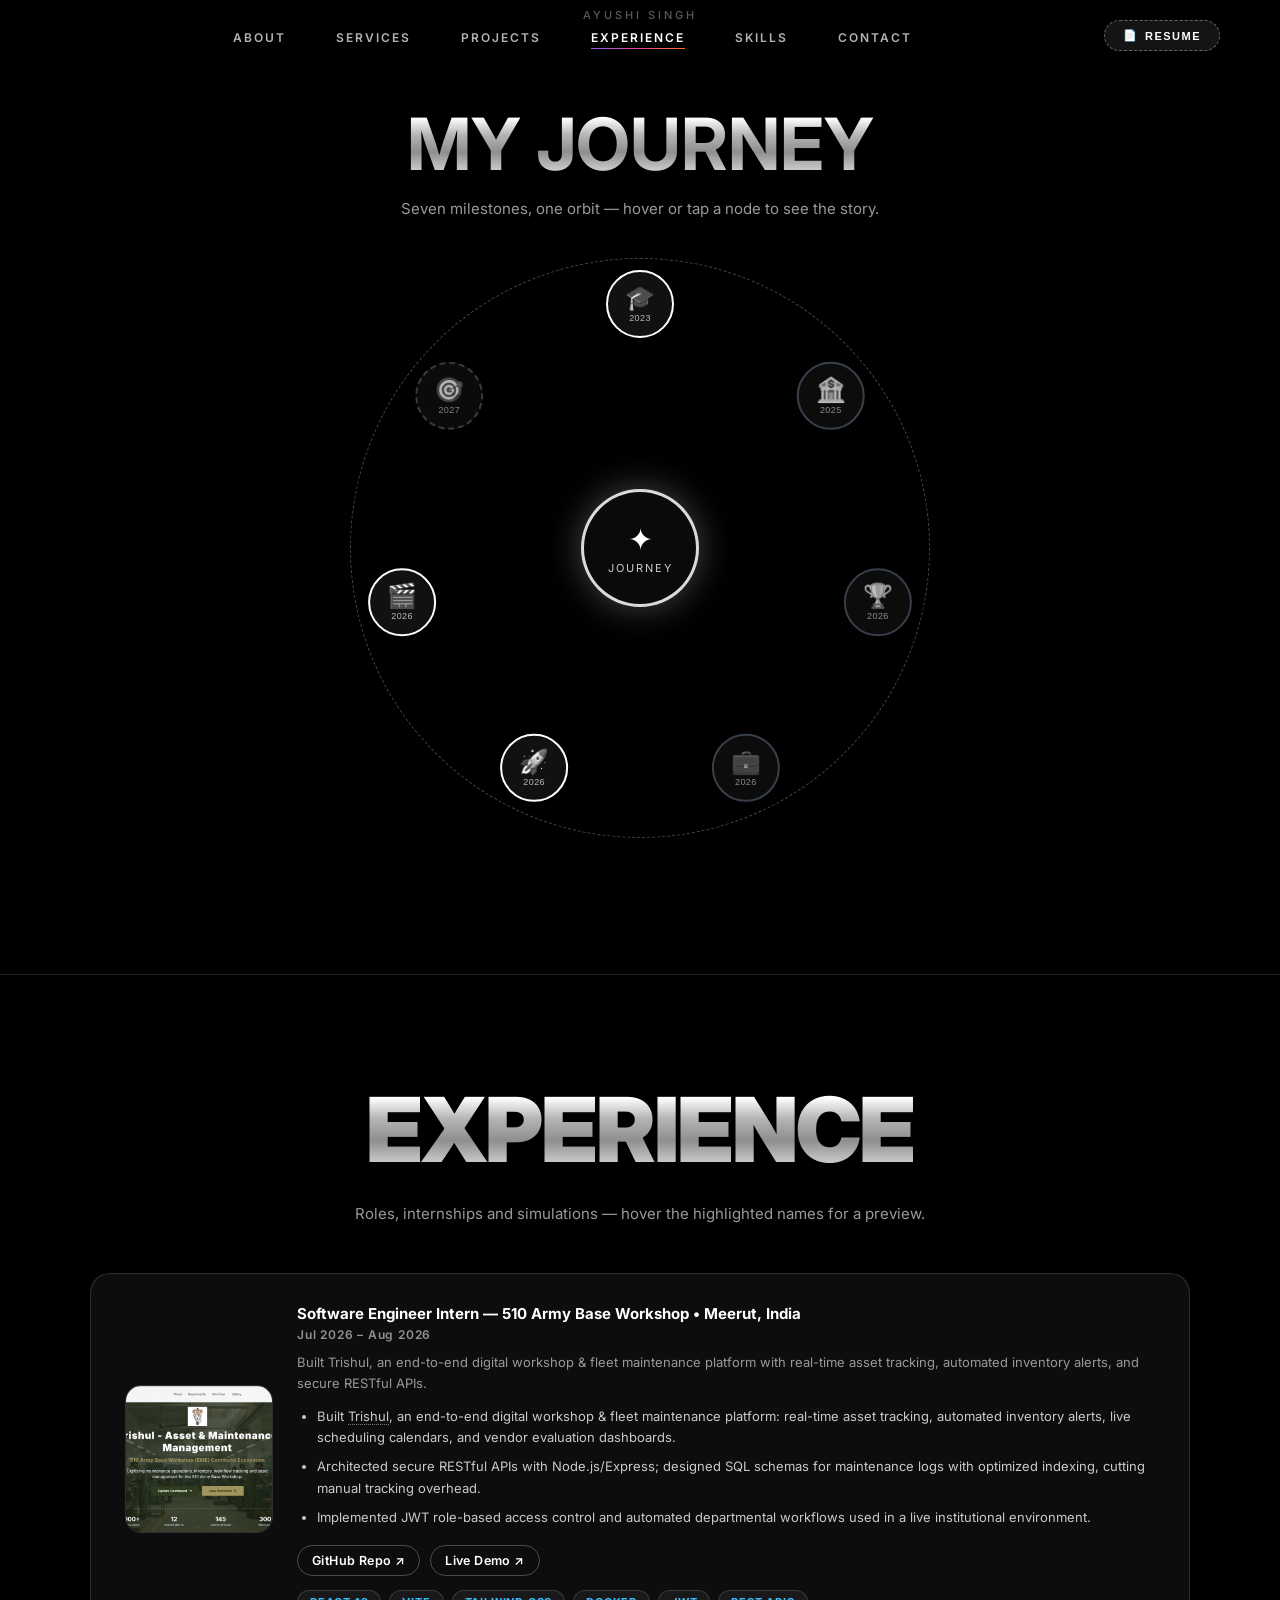
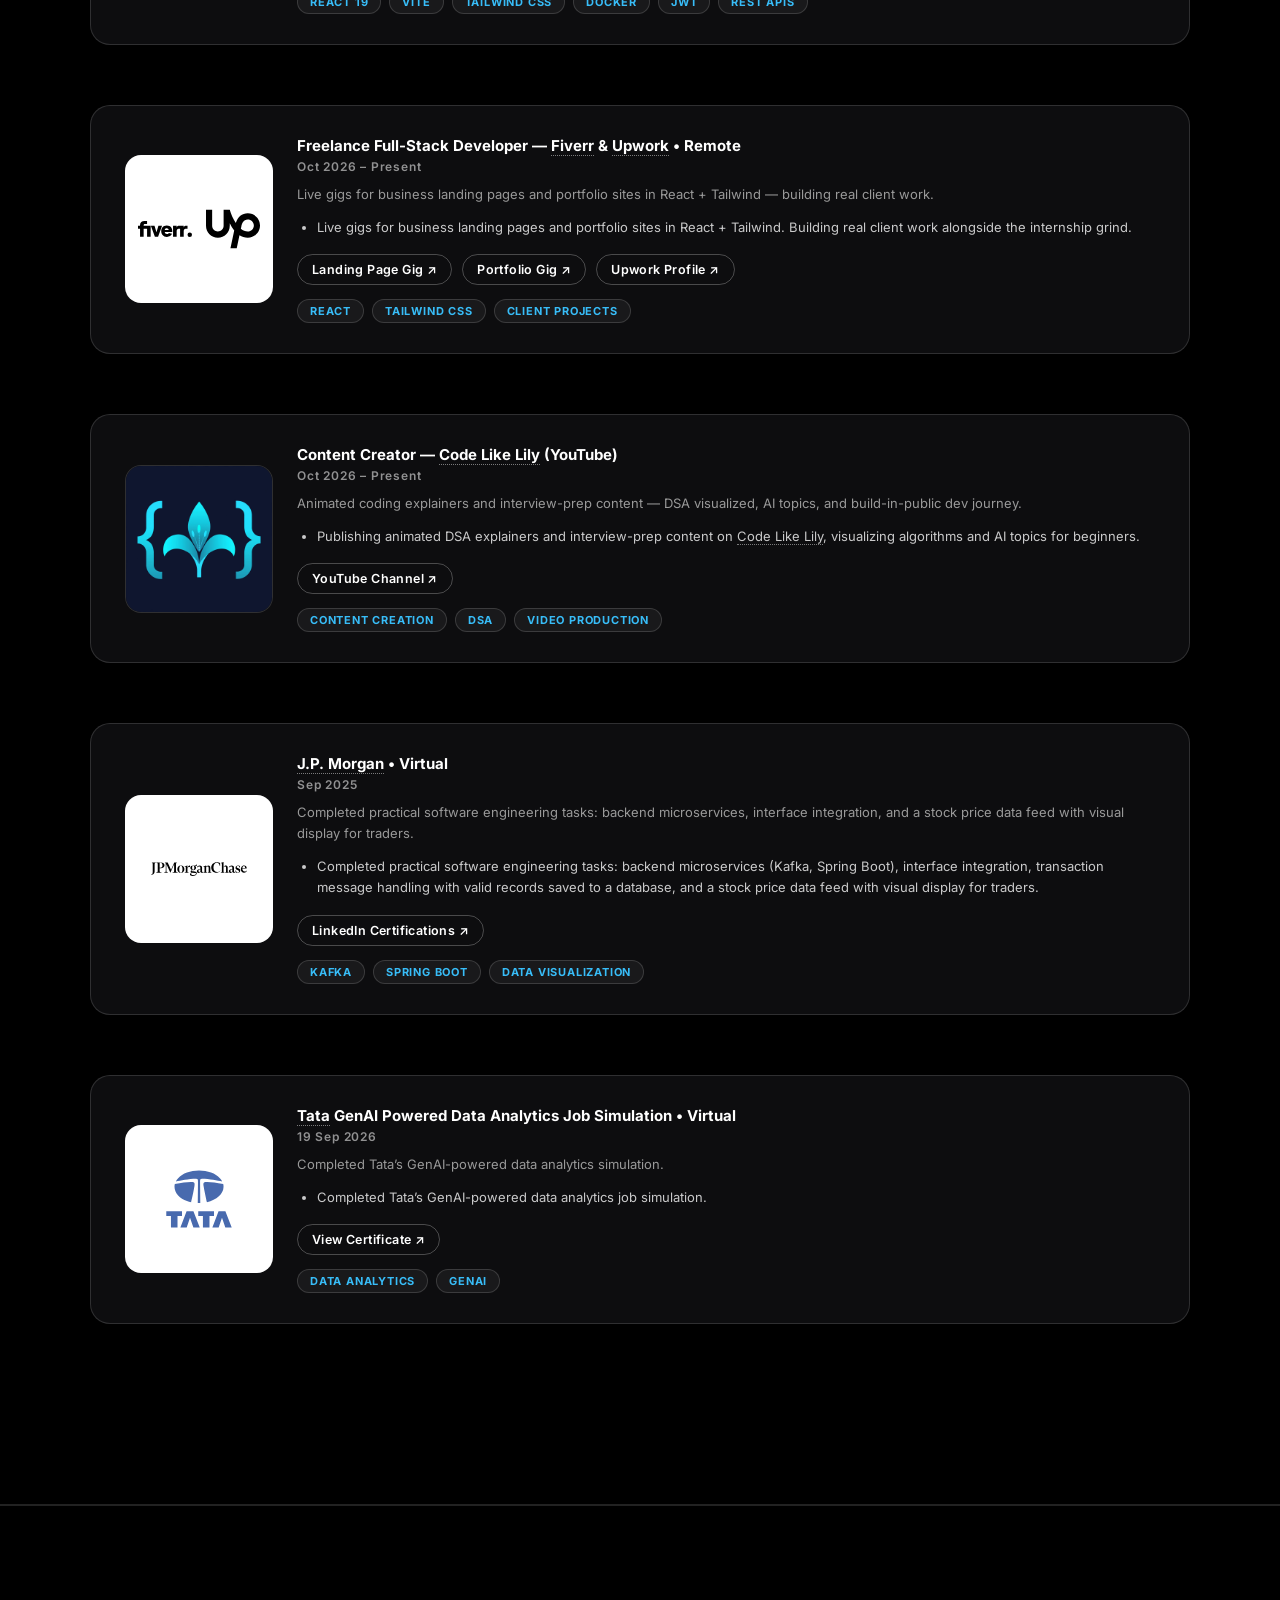
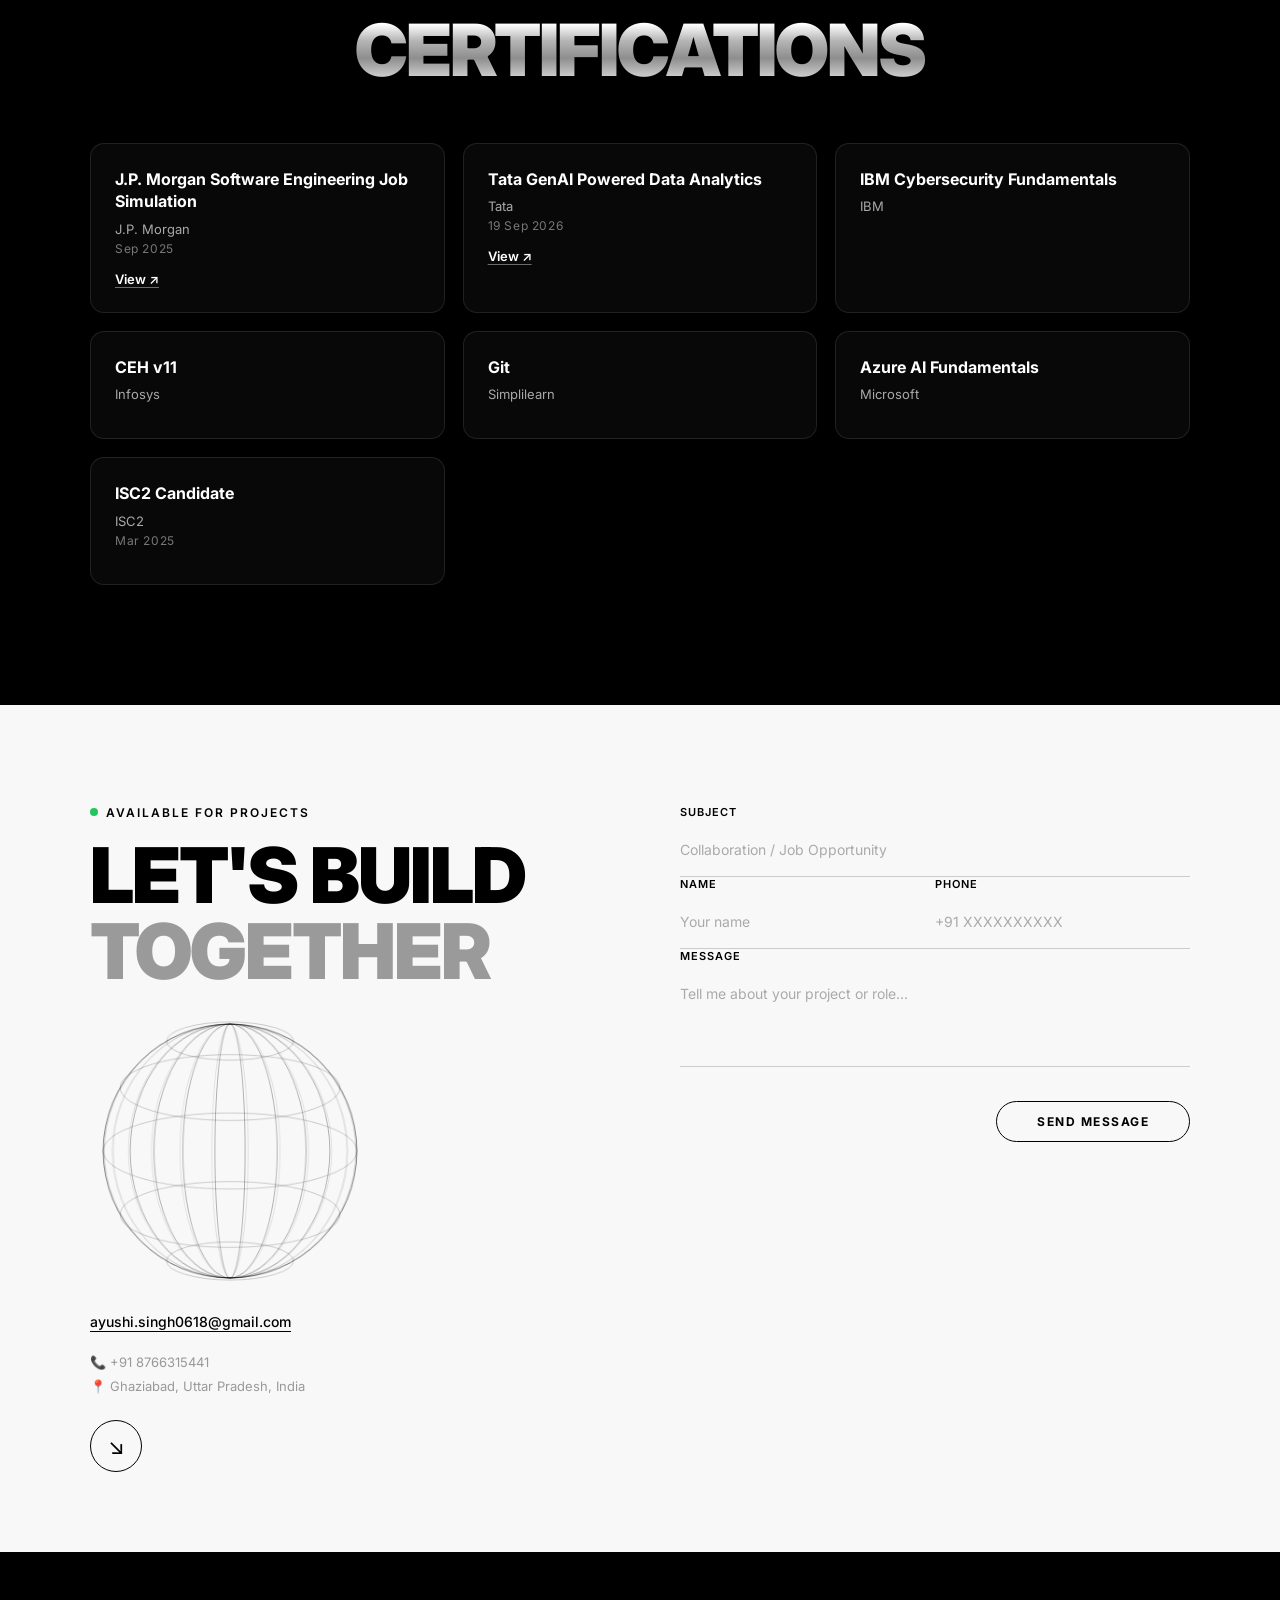
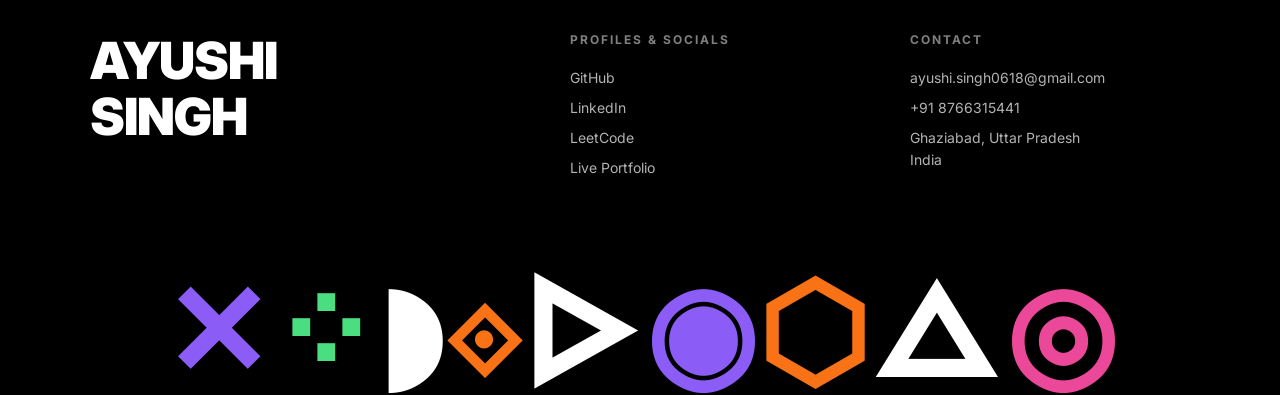
==== experience.html @ fd78d574 "Contact: Lets Work heading + wireframe globe + real backend (api/contact via Resend)" ====
<!DOCTYPE html>
<html lang="en">

<head>
  <meta charset="UTF-8">
  <meta name="viewport" content="width=device-width, initial-scale=1.0">
  <meta name="description"
    content="Ayushi Singh — Experience & Certifications. Software Engineer Intern, freelance full-stack developer, and job simulations.">
  <title>Experience &amp; Certifications &mdash; Ayushi Singh</title>
  <link rel="stylesheet" href="style.css">
  <link rel="icon"
    href="data:image/svg+xml,<svg xmlns='http://www.w3.org/2000/svg' viewBox='0 0 100 100'><text y='.9em' font-size='90'>&#128187;</text></svg>">
</head>

<body>

  <!-- ===== NAVIGATION ===== -->
  <nav class="navbar" id="navbar">
    <span class="nav-center">Ayushi Singh</span>
    <ul class="nav-links">
      <li><a href="index.html#about">About</a></li>
      <li><a href="index.html#services">Services</a></li>
      <li><a href="index.html#projects">Projects</a></li>
      <li><a href="experience.html" class="active">Experience</a></li>
      <li><a href="index.html#skills">Skills</a></li>
      <li><a href="index.html#contact">Contact</a></li>
    </ul>
    <button class="btn-resume-nav" id="open-resume-nav" title="View Ayushi's Resume">
      <span>&#128196;</span> Resume
    </button>
  </nav>

  <main>
  <!-- ===== EXPERIENCE SECTION ===== -->
  <section class="experience-section" id="experience">
    <div class="experience-container">
      <h2 class="chrome-text reveal"
        style="text-align: center; font-size: clamp(40px, 7vw, 90px); margin-bottom: 20px; font-weight: 900; letter-spacing: -2px;">
        EXPERIENCE</h2>
      <p class="reveal" style="text-align:center; color: rgba(255,255,255,0.6); margin-bottom: 50px; font-size: 15px;">
        Roles, internships and simulations &mdash; hover the highlighted names for a preview.</p>

      <div class="experience-list reveal delay-1">
      <div class="experience-bar reveal">
        <div class="exp-media"><img src="assets/trishul-1.png" alt="Trishul project screenshot" loading="lazy"></div>
        <div class="exp-details">
          <h4>Software Engineer Intern &mdash; 510 Army Base Workshop &bull; Meerut, India</h4>
          <div class="exp-date">Jul 2026 &ndash; Aug 2026</div>
          <p class="exp-desc">Built Trishul, an end-to-end digital workshop &amp; fleet maintenance platform with real-time asset tracking, automated inventory alerts, and secure RESTful APIs.</p>
          <ul class="exp-bullets">
            <li>Built <span class="exp-hover" data-preview="trishul">Trishul</span>, an end-to-end digital workshop &amp; fleet maintenance platform: real-time asset tracking, automated inventory alerts, live scheduling calendars, and vendor evaluation dashboards.</li>
            <li>Architected secure RESTful APIs with Node.js/Express; designed SQL schemas for maintenance logs with optimized indexing, cutting manual tracking overhead.</li>
            <li>Implemented JWT role-based access control and automated departmental workflows used in a live institutional environment.</li>
          </ul>
          <div class="exp-links">
            <a class="exp-link" href="https://github.com/ayushi0618/kavach-" target="_blank" rel="noopener noreferrer">GitHub Repo &#8599;</a>
            <a class="exp-link" href="https://trishul-eight.vercel.app/admin/analytics" target="_blank" rel="noopener noreferrer">Live Demo &#8599;</a>
          </div>
          <div class="exp-tags-row">
            <span class="exp-tag">React 19</span>
            <span class="exp-tag">Vite</span>
            <span class="exp-tag">Tailwind CSS</span>
            <span class="exp-tag">Docker</span>
            <span class="exp-tag">JWT</span>
            <span class="exp-tag">REST APIs</span>
          </div>
        </div>
      </div>
      <div class="experience-bar reveal">
        <div class="exp-media exp-media-logo"><img src="assets/logos/fiverr.svg" alt="Fiverr" loading="lazy"><img src="assets/logos/upwork.svg" alt="Upwork" loading="lazy"></div>
        <div class="exp-details">
          <h4>Freelance Full-Stack Developer &mdash; <span class="exp-hover" data-preview="freelance">Fiverr</span> &amp; <span class="exp-hover" data-preview="freelance">Upwork</span> &bull; Remote</h4>
          <div class="exp-date">Oct 2026 &ndash; Present</div>
          <p class="exp-desc">Live gigs for business landing pages and portfolio sites in React + Tailwind &mdash; building real client work.</p>
          <ul class="exp-bullets">
            <li>Live gigs for business landing pages and portfolio sites in React + Tailwind. Building real client work alongside the internship grind.</li>
          </ul>
          <div class="exp-links">
            <a class="exp-link" href="https://www.fiverr.com/ayushisingh504/build-a-modern-responsive-business-landing-page-in-react" target="_blank" rel="noopener noreferrer">Landing Page Gig &#8599;</a>
            <a class="exp-link" href="https://www.fiverr.com/ayushisingh504/create-a-stunning-portfolio-website-that-gets-you-noticed" target="_blank" rel="noopener noreferrer">Portfolio Gig &#8599;</a>
            <a class="exp-link" href="https://www.upwork.com/freelancers/~01e946418aff1cc53e" target="_blank" rel="noopener noreferrer">Upwork Profile &#8599;</a>
          </div>
          <div class="exp-tags-row">
            <span class="exp-tag">React</span>
            <span class="exp-tag">Tailwind CSS</span>
            <span class="exp-tag">Client Projects</span>
          </div>
        </div>
      </div>
      <div class="experience-bar reveal">
        <div class="exp-media"><img src="assets/logos/codelikelily.png" alt="Code Like Lily channel logo" loading="lazy"></div>
        <div class="exp-details">
          <h4>Content Creator &mdash; <span class="exp-hover" data-preview="codelikelily">Code Like Lily</span> (YouTube)</h4>
          <div class="exp-date">Oct 2026 &ndash; Present</div>
          <p class="exp-desc">Animated coding explainers and interview-prep content &mdash; DSA visualized, AI topics, and build-in-public dev journey.</p>
          <ul class="exp-bullets">
            <li>Publishing animated DSA explainers and interview-prep content on <span class="exp-hover" data-preview="codelikelily">Code Like Lily</span>, visualizing algorithms and AI topics for beginners.</li>
          </ul>
          <div class="exp-links">
            <a class="exp-link" href="https://www.youtube.com/@liliescodes" target="_blank" rel="noopener noreferrer">YouTube Channel &#8599;</a>
          </div>
          <div class="exp-tags-row">
            <span class="exp-tag">Content Creation</span>
            <span class="exp-tag">DSA</span>
            <span class="exp-tag">Video Production</span>
          </div>
        </div>
      </div>
      <div class="experience-bar reveal">
        <div class="exp-media exp-media-logo"><img class="logo-wide" src="assets/logos/jpmorganchase.svg" alt="JPMorgan Chase logo" loading="lazy"></div>
        <div class="exp-details">
          <h4><span class="exp-hover" data-preview="jpmorgan">J.P. Morgan</span> &bull; Virtual</h4>
          <div class="exp-date">Sep 2025</div>
          <p class="exp-desc">Completed practical software engineering tasks: backend microservices, interface integration, and a stock price data feed with visual display for traders.</p>
          <ul class="exp-bullets">
            <li>Completed practical software engineering tasks: backend microservices (Kafka, Spring Boot), interface integration, transaction message handling with valid records saved to a database, and a stock price data feed with visual display for traders.</li>
          </ul>
          <div class="exp-links">
            <a class="exp-link" href="https://www.theforage.com/completion-certificates/Sj7temL583QAYpHXD/E6McHJDKsQYh79moz_Sj7temL583QAYpHXD_68cfb30d010f69612c2b4b20_1759203359111_completion_certificate.pdf" target="_blank" rel="noopener noreferrer">LinkedIn Certifications &#8599;</a>
          </div>
          <div class="exp-tags-row">
            <span class="exp-tag">Kafka</span>
            <span class="exp-tag">Spring Boot</span>
            <span class="exp-tag">Data Visualization</span>
          </div>
        </div>
      </div>
      <div class="experience-bar reveal">
        <div class="exp-media exp-media-logo"><img class="logo-wide" src="assets/logos/tata.svg" alt="Tata logo" loading="lazy"></div>
        <div class="exp-details">
          <h4><span class="exp-hover" data-preview="tata">Tata</span> GenAI Powered Data Analytics Job Simulation &bull; Virtual</h4>
          <div class="exp-date">19 Sep 2026</div>
          <p class="exp-desc">Completed Tata&rsquo;s GenAI-powered data analytics simulation.</p>
          <ul class="exp-bullets">
            <li>Completed Tata&rsquo;s GenAI-powered data analytics job simulation.</li>
          </ul>
          <div class="exp-links">
            <a class="exp-link" href="https://drive.google.com/file/d/1M-NdrFGB6un7Y_RwoZTe3vNK2QL683BX/view" target="_blank" rel="noopener noreferrer">View Certificate &#8599;</a>
          </div>
          <div class="exp-tags-row">
            <span class="exp-tag">Data Analytics</span>
            <span class="exp-tag">GenAI</span>
          </div>
        </div>
      </div>
      </div>
    </div>
  </section>

  <!-- ===== CERTIFICATIONS SECTION ===== -->
  <section class="cert-section" id="certifications">
    <div class="experience-container">
      <h2 class="chrome-text reveal"
        style="text-align: center; font-size: clamp(36px, 6vw, 72px); margin-bottom: 50px; font-weight: 900; letter-spacing: -2px;">
        CERTIFICATIONS</h2>
      <div class="cert-grid">
        <div class="cert-card reveal">
          <h4>J.P. Morgan Software Engineering Job Simulation</h4>
          <p class="cert-issuer">J.P. Morgan</p>
          <p class="cert-date">Sep 2025</p>
          <a class="cert-link" href="https://www.theforage.com/completion-certificates/Sj7temL583QAYpHXD/E6McHJDKsQYh79moz_Sj7temL583QAYpHXD_68cfb30d010f69612c2b4b20_1759203359111_completion_certificate.pdf" target="_blank" rel="noopener noreferrer">View &#8599;</a>
        </div>
        <div class="cert-card reveal">
          <h4>Tata GenAI Powered Data Analytics</h4>
          <p class="cert-issuer">Tata</p>
          <p class="cert-date">19 Sep 2026</p>
          <a class="cert-link" href="https://drive.google.com/file/d/1M-NdrFGB6un7Y_RwoZTe3vNK2QL683BX/view" target="_blank" rel="noopener noreferrer">View &#8599;</a>
        </div>
        <div class="cert-card reveal">
          <h4>IBM Cybersecurity Fundamentals</h4>
          <p class="cert-issuer">IBM</p>
          <p class="cert-date"></p>
          
        </div>
        <div class="cert-card reveal">
          <h4>CEH v11</h4>
          <p class="cert-issuer">Infosys</p>
          <p class="cert-date"></p>
          
        </div>
        <div class="cert-card reveal">
          <h4>Git</h4>
          <p class="cert-issuer">Simplilearn</p>
          <p class="cert-date"></p>
          
        </div>
        <div class="cert-card reveal">
          <h4>Azure AI Fundamentals</h4>
          <p class="cert-issuer">Microsoft</p>
          <p class="cert-date"></p>
          
        </div>
        <div class="cert-card reveal">
          <h4>ISC2 Candidate</h4>
          <p class="cert-issuer">ISC2</p>
          <p class="cert-date">Mar 2025</p>
          
        </div>
      </div>
    </div>
  </section>
  </main>

  <!-- ===== CONTACT SECTION ===== -->
  <section class="contact" id="contact">
    <div class="contact-inner">
      <div class="contact-left">
        <p class="contact-avail reveal"><span class="contact-avail-dot"></span>Available for projects</p>
        <h2 class="contact-heading reveal">Let's build<br><span class="contact-heading-gray">together</span></h2>
        <canvas class="contact-globe reveal" id="contact-globe" width="300" height="300" aria-hidden="true"></canvas>
        <a href="mailto:ayushi.singh0618@gmail.com" class="contact-email reveal delay-1">ayushi.singh0618@gmail.com</a>
        <p class="contact-subinfo reveal delay-2">
          📞 +91 8766315441<br>
          📍 Ghaziabad, Uttar Pradesh, India
        </p>
        <a class="contact-arrow reveal delay-3" href="#contact-form" aria-label="Jump to the contact form">↘</a>
      </div>
      <form class="contact-form" id="contact-form">
        <div class="form-group reveal delay-1">
          <label for="contact-subject">Subject</label>
          <input type="text" id="contact-subject" name="subject" placeholder="Collaboration / Job Opportunity" required>
        </div>
        <div class="form-row">
          <div class="form-group reveal delay-2">
            <label for="contact-name">Name</label>
            <input type="text" id="contact-name" name="name" placeholder="Your name" required>
          </div>
          <div class="form-group reveal delay-2">
            <label for="contact-phone">Phone</label>
            <input type="tel" id="contact-phone" name="phone" placeholder="+91 XXXXXXXXXX">
          </div>
        </div>
        <div class="form-group reveal delay-3">
          <label for="contact-message">Message</label>
          <textarea id="contact-message" name="message" placeholder="Tell me about your project or role..."
            required></textarea>
        </div>
        <button type="submit" class="btn-send reveal delay-4" id="contact-submit">Send Message</button>
        <p class="contact-status" id="contact-status" role="status" aria-live="polite"></p>
      </form>
    </div>
  </section>

  <footer class="footer" id="footer">
    <div class="footer-top">
      <div class="footer-name-wrap">
        <h3 class="footer-name">AYUSHI<br>SINGH</h3>
      </div>
      <div class="footer-column">
        <h4 class="footer-column-title">Profiles & Socials</h4>
        <ul>
          <li><a href="https://github.com/ayushi0618" target="_blank" rel="noopener noreferrer"
              id="social-github">GitHub</a></li>
          <li><a href="https://www.linkedin.com/in/ayushi-singh-247126293/" target="_blank" rel="noopener noreferrer"
              id="social-linkedin">LinkedIn</a></li>
          <li><a href="https://leetcode.com/u/ayushi0618/" target="_blank" rel="noopener noreferrer"
              id="social-leetcode">LeetCode</a></li>
          <li><a href="https://ayushi-gray.vercel.app/" target="_blank" rel="noopener noreferrer"
              id="social-portfolio">Live Portfolio</a></li>
        </ul>
      </div>
      <div class="footer-column">
        <h4 class="footer-column-title">Contact</h4>
        <ul>
          <li><a href="mailto:ayushi.singh0618@gmail.com">ayushi.singh0618@gmail.com</a></li>
          <li><a href="tel:+918766315441">+91 8766315441</a></li>
        </ul>
        <address class="footer-address">
          Ghaziabad, Uttar Pradesh<br>
          India
        </address>
      </div>
    </div>

    <!-- Colorful geometric shapes -->
    <div class="footer-shapes" aria-hidden="true">
      <span class="shape shape-purple">✕</span>
      <span class="shape shape-green">⁘</span>
      <span class="shape shape-white">◗</span>
      <span class="shape shape-orange">⟐</span>
      <span class="shape shape-white">▷</span>
      <span class="shape shape-purple">◉</span>
      <span class="shape shape-orange">⬡</span>
      <span class="shape shape-white">△</span>
      <span class="shape shape-pink">◎</span>
    </div>
  </footer>

  <!-- ===== VERIFIED RESUME MODAL ===== -->
  <div id="resume-modal" class="modal-overlay" aria-hidden="true">
    <div class="modal-card">
      <div class="modal-header">
        <div class="modal-title-wrap">
          <span class="modal-icon">📄</span>
          <h3>Verified Resume • Ayushi Singh</h3>
        </div>
        <div class="modal-actions">
          <button id="print-resume-btn" class="btn-gradient btn-sm">
            <span>🖨️</span> Print / Save PDF
          </button>
          <button id="close-resume-btn" class="modal-close" aria-label="Close modal">&times;</button>
        </div>
      </div>
      <div class="resume-tabs" role="tablist" aria-label="Resume version">
        <button type="button" class="resume-tab active" data-resume-tab="sde" role="tab" aria-selected="true">Software Development</button>
        <button type="button" class="resume-tab" data-resume-tab="da" role="tab" aria-selected="false">Data Analyst</button>
      </div>
      <div class="modal-body" id="printable-resume">
        <div class="resume-sheet">
          <div class="resume-sde-pdf">
            <p class="resume-da-note">Software resume — same resume used for software-role applications.</p>
            <a class="btn-gradient btn-sm resume-da-download" href="assets/Ayushi_Singh_Software_Resume.pdf" download>⬇ Download Software Resume (PDF)</a>
          </div>
          <img class="resume-page-img" src="assets/resumes/sde-1.png" alt="Ayushi Singh software resume">
        </div>
        <div class="resume-pane-da" id="resume-da" hidden>
          <p class="resume-da-note">Data Analyst resume — same resume used for data-analyst applications (Retail Analyzer, A/B Testing, Olist).</p>
          <a class="btn-gradient btn-sm resume-da-download" href="assets/Ayushi_Singh_Data_Analyst_Resume.pdf" download>⬇ Download Data Analyst Resume (PDF)</a>
                    <img class="resume-page-img" src="assets/resumes/da-1.png" alt="Ayushi Singh data analyst resume">
        </div>
      </div>
    </div>
  </div>

  <script src="intro.js"></script>
  <script src="circular-gallery.js"></script>
  <script src="orbital-timeline.js"></script>
  <script src="neon-hero.js"></script>
  <script src="exp-hover.js"></script>
  <script src="contact-globe.js"></script>
  <script src="script.js"></script>
</body>

</html>
---- style.css ----
/* ===== IMPORTS ===== */
@import url('https://fonts.googleapis.com/css2?family=Inter:wght@300;400;500;600;700;800;900&display=swap');

/* ===== CSS CUSTOM PROPERTIES ===== */
:root {
  --bg-dark: #000000;
  --bg-light: #f8f8f8;
  --text-light: #ffffff;
  --text-dark: #000000;
  --text-gray: #999999;
  --text-gray-dark: #666666;
  --border-dark: #222222;
  --border-light: #e0e0e0;
  --accent-purple: #8B5CF6;
  --accent-pink: #EC4899;
  --accent-orange: #F97316;
  --gradient-accent: linear-gradient(135deg, #8B5CF6, #EC4899, #F97316);
  --font-main: 'Inter', -apple-system, BlinkMacSystemFont, sans-serif;
  --section-padding: 100px 60px;
  --transition-smooth: all 0.4s cubic-bezier(0.25, 0.46, 0.45, 0.94);
}

/* ===== RESET & BASE ===== */
*,
*::before,
*::after {
  margin: 0;
  padding: 0;
  box-sizing: border-box;
}

html {
  scroll-behavior: smooth;
  font-size: 16px;
}

body {
  font-family: var(--font-main);
  background: var(--bg-dark);
  color: var(--text-light);
  overflow-x: hidden;
  -webkit-font-smoothing: antialiased;
  -moz-osx-font-smoothing: grayscale;
}

a {
  text-decoration: none;
  color: inherit;
}

img {
  max-width: 100%;
  display: block;
}

/* ===== SCROLLBAR ===== */
::-webkit-scrollbar {
  width: 6px;
}

::-webkit-scrollbar-track {
  background: var(--bg-dark);
}

::-webkit-scrollbar-thumb {
  background: #333;
  border-radius: 3px;
}

::-webkit-scrollbar-thumb:hover {
  background: #555;
}

/* ===== NAVIGATION ===== */
.navbar {
  position: fixed;
  top: 0;
  left: 0;
  width: 100%;
  z-index: 1000;
  padding: 20px 60px;
  display: flex;
  align-items: center;
  justify-content: center;
  transition: var(--transition-smooth);
  background: transparent;
}

.navbar.scrolled {
  background: rgba(0, 0, 0, 0.85);
  backdrop-filter: blur(20px);
  -webkit-backdrop-filter: blur(20px);
  padding: 15px 60px;
  border-bottom: 1px solid rgba(255, 255, 255, 0.05);
}

.nav-center {
  font-size: 11px;
  font-weight: 500;
  letter-spacing: 3px;
  text-transform: uppercase;
  color: rgba(255, 255, 255, 0.35);
  position: absolute;
  top: 8px;
  left: 50%;
  transform: translateX(-50%);
  pointer-events: none;
}

.nav-links {
  display: flex;
  align-items: center;
  gap: 50px;
  list-style: none;
  width: 100%;
  justify-content: center;
}

.nav-links a {
  font-size: 12px;
  font-weight: 600;
  letter-spacing: 2px;
  text-transform: uppercase;
  color: rgba(255, 255, 255, 0.7);
  transition: var(--transition-smooth);
  position: relative;
}

.nav-links a::after {
  content: '';
  position: absolute;
  bottom: -4px;
  left: 0;
  width: 0;
  height: 1px;
  background: var(--gradient-accent);
  transition: width 0.3s ease;
}

.nav-links a:hover {
  color: #ffffff;
}

.nav-links a:hover::after {
  width: 100%;
}

/* ===== GRADIENT BUTTON ===== */
.btn-gradient {
  position: relative;
  display: inline-flex;
  align-items: center;
  justify-content: center;
  padding: 12px 28px;
  font-size: 11px;
  font-weight: 700;
  letter-spacing: 1.5px;
  text-transform: uppercase;
  color: var(--text-light);
  background: var(--bg-dark);
  border: none;
  border-radius: 50px;
  cursor: pointer;
  overflow: hidden;
  transition: var(--transition-smooth);
  z-index: 1;
}

.btn-gradient::before {
  content: '';
  position: absolute;
  inset: 0;
  border-radius: 50px;
  padding: 2px;
  background: var(--gradient-accent);
  -webkit-mask: linear-gradient(#fff 0 0) content-box, linear-gradient(#fff 0 0);
  -webkit-mask-composite: xor;
  mask-composite: exclude;
  z-index: -1;
}

.btn-gradient:hover {
  background: transparent;
  background-image: var(--gradient-accent);
  transform: scale(1.05);
  box-shadow: 0 0 30px rgba(139, 92, 246, 0.3);
}

/* White outline button variant */
.btn-outline {
  display: inline-flex;
  align-items: center;
  justify-content: center;
  padding: 10px 24px;
  font-size: 11px;
  font-weight: 700;
  letter-spacing: 1.5px;
  text-transform: uppercase;
  color: var(--text-light);
  background: transparent;
  border: 1px solid rgba(255, 255, 255, 0.4);
  border-radius: 50px;
  cursor: pointer;
  transition: var(--transition-smooth);
  font-family: var(--font-main);
}

.btn-outline:hover {
  background: rgba(255, 255, 255, 0.1);
  border-color: #fff;
  transform: scale(1.05);
}

/* Send button (light section) */
.btn-send {
  display: inline-flex;
  align-items: center;
  justify-content: center;
  padding: 12px 40px;
  font-size: 12px;
  font-weight: 700;
  letter-spacing: 1.5px;
  text-transform: uppercase;
  color: var(--text-dark);
  background: transparent;
  border: 1.5px solid var(--text-dark);
  border-radius: 50px;
  cursor: pointer;
  transition: var(--transition-smooth);
  font-family: var(--font-main);
}

.btn-send:hover {
  background: var(--text-dark);
  color: var(--text-light);
  transform: scale(1.05);
}

/* ===== CHROME TEXT EFFECT ===== */
.chrome-text {
  background: linear-gradient(
    180deg,
    #ffffff 0%,
    #e0e0e0 20%,
    #a0a0a0 40%,
    #808080 60%,
    #b0b0b0 80%,
    #d0d0d0 100%
  );
  -webkit-background-clip: text;
  background-clip: text;
  -webkit-text-fill-color: transparent;
  filter: brightness(1.1) contrast(1.1);
}

.chrome-text-dark {
  background: linear-gradient(
    180deg,
    #1a1a1a 0%,
    #333333 20%,
    #555555 40%,
    #222222 60%,
    #444444 80%,
    #1a1a1a 100%
  );
  -webkit-background-clip: text;
  background-clip: text;
  -webkit-text-fill-color: transparent;
}

/* ===== SECTION: HERO ===== */
.hero {
  min-height: 100vh;
  background: var(--bg-dark);
  display: flex;
  flex-direction: column;
  align-items: center;
  justify-content: center;
  position: relative;
  padding: 120px 60px 80px;
  overflow: hidden;
}

.hero-heading {
  font-size: clamp(80px, 12vw, 180px);
  font-weight: 900;
  text-transform: uppercase;
  line-height: 0.9;
  text-align: center;
  letter-spacing: -3px;
  position: relative;
  z-index: 2;
}

.hero-character {
  width: clamp(250px, 25vw, 400px);
  height: auto;
  position: absolute;
  top: 50%;
  left: 50%;
  transform: translate(-50%, -40%);
  z-index: 3;
  animation: float 4s ease-in-out infinite;
  filter: drop-shadow(0 20px 40px rgba(0, 0, 0, 0.5));
}

.hero-bottom {
  display: flex;
  justify-content: space-between;
  align-items: flex-end;
  width: 100%;
  max-width: 1200px;
  margin-top: auto;
  padding-top: 60px;
  position: relative;
  z-index: 4;
}

.hero-subtitle {
  font-size: 12px;
  font-weight: 500;
  line-height: 1.8;
  color: rgba(255, 255, 255, 0.7);
  max-width: 280px;
  text-transform: uppercase;
  letter-spacing: 0.5px;
}

/* ===== EXPERIENCE HOVER PREVIEWS ===== */
.exp-hover {
  border-bottom: 1px dotted rgba(255, 255, 255, 0.45);
  cursor: help;
  transition: border-color 0.2s, color 0.2s;
}
.exp-hover:hover, .exp-hover:focus-visible {
  border-bottom-color: #fff;
  color: #fff;
  outline: none;
}
.exp-hover-card {
  position: fixed;
  z-index: 5000;
  width: 300px;
  max-width: calc(100vw - 32px);
  background: #0d0d0d;
  border: 1px solid rgba(255, 255, 255, 0.16);
  border-radius: 14px;
  overflow: hidden;
  box-shadow: 0 18px 50px rgba(0, 0, 0, 0.65), 0 0 24px rgba(255, 255, 255, 0.08);
  pointer-events: none;
}
.exp-hover-img {
  width: 100%;
  height: 150px;
  object-fit: cover;
  object-position: top;
  display: block;
  border-bottom: 1px solid rgba(255, 255, 255, 0.1);
}
.exp-hover-body { padding: 14px 16px 16px; }
.exp-hover-title { font-size: 14px; font-weight: 700; color: #fff; margin-bottom: 6px; }
.exp-hover-desc { font-size: 12.5px; color: rgba(255, 255, 255, 0.7); line-height: 1.55; margin-bottom: 8px; }
.exp-hover-stack { font-size: 11px; color: rgba(255, 255, 255, 0.5); letter-spacing: 0.3px; }
@keyframes exp-hover-in {
  from { opacity: 0; transform: translateY(6px) scale(0.98); }
  to { opacity: 1; transform: translateY(0) scale(1); }
}
.exp-hover-in { animation: exp-hover-in 0.18s ease-out; }
@media (prefers-reduced-motion: reduce) {
  .exp-hover-in { animation: none; }
}

/* ===== DOTTED SURFACE — hero background ===== */
.dot-surface-canvas {
  position: absolute;
  inset: 0;
  width: 100%;
  height: 100%;
  z-index: 0;
  pointer-events: none;
}
/* dark scrim above the shader so hero text keeps its contrast */
.hero::after {
  content: '';
  position: absolute;
  inset: 0;
  z-index: 1;
  pointer-events: none;
  background: radial-gradient(ellipse 90% 75% at 50% 42%, rgba(0, 0, 0, 0.18) 0%, rgba(0, 0, 0, 0.52) 78%, rgba(0, 0, 0, 0.78) 100%);
}
/* static fallback (reduced motion / no canvas): faint neutral glow */
.hero.neon-static {
  background:
    radial-gradient(ellipse 70% 55% at 50% 40%, rgba(255, 255, 255, 0.07) 0%, transparent 70%),
    var(--bg-dark, #000);
}

/* ===== SECTION: ABOUT ME ===== */
.about {
  background: var(--bg-dark);
  padding: 120px 60px;
  position: relative;
  overflow: hidden;
  text-align: center;
}

.about-heading {
  font-size: clamp(60px, 9vw, 140px);
  font-weight: 900;
  text-transform: uppercase;
  margin-bottom: 40px;
  line-height: 1;
  letter-spacing: -2px;
}

.about-text {
  font-size: 15px;
  font-weight: 400;
  line-height: 1.9;
  color: rgba(255, 255, 255, 0.8);
  max-width: 600px;
  margin: 0 auto 40px;
}

.about-btn {
  margin-top: 10px;
}

/* 3D Decorative elements (Enlarged & Floating Physics) */
.about-decor {
  position: absolute;
  z-index: 3;
  pointer-events: none;
  border-radius: 50%;
  overflow: hidden;
  box-shadow: 0 14px 45px rgba(0, 0, 0, 0.75);
  border: 1px solid rgba(255, 255, 255, 0.12);
  transition: transform 0.1s ease-out;
}

.about-decor img {
  width: 100%;
  height: 100%;
  object-fit: cover;
  border-radius: 50%;
  filter: drop-shadow(0 6px 16px rgba(0,0,0,0.5));
}

.decor-star {
  width: 170px;
  height: 170px;
  top: 18%;
  left: 6%;
}

.decor-gem {
  width: 155px;
  height: 155px;
  top: 32%;
  right: 5%;
}

.decor-heart {
  width: 145px;
  height: 145px;
  bottom: 25%;
  left: 10%;
}

.decor-flower {
  width: 160px;
  height: 160px;
  top: 10%;
  right: 14%;
}

/* Hero 3D Cute Decors */
.hero-decor {
  position: absolute;
  z-index: 2;
  pointer-events: none;
  border-radius: 50%;
  overflow: hidden;
  box-shadow: 0 12px 35px rgba(0, 0, 0, 0.7);
  border: 1px solid rgba(255, 255, 255, 0.15);
  transition: transform 0.1s ease-out;
}

.hero-decor img {
  width: 100%;
  height: 100%;
  object-fit: cover;
  border-radius: 50%;
}

.hero-decor-star {
  width: 100px;
  height: 100px;
  top: 18%;
  left: 10%;
  animation: floatSlow 5s ease-in-out infinite;
}

.hero-decor-flower {
  width: 95px;
  height: 95px;
  top: 22%;
  right: 12%;
  animation: floatSlow 6s ease-in-out infinite 0.7s;
}

.hero-decor-gem {
  width: 85px;
  height: 85px;
  bottom: 24%;
  right: 8%;
  animation: floatSlow 5.5s ease-in-out infinite 1.2s;
}

.hero-decor-heart {
  width: 85px;
  height: 85px;
  bottom: 26%;
  left: 9%;
  animation: floatSlow 6.5s ease-in-out infinite 0.4s;
}

/* ===== SECTION: SERVICES ===== */
.services {
  background: var(--bg-light);
  padding: 100px 60px 120px;
  color: var(--text-dark);
}

.services-heading {
  font-size: clamp(60px, 9vw, 140px);
  font-weight: 900;
  text-transform: uppercase;
  text-align: center;
  margin-bottom: 80px;
  line-height: 1;
  letter-spacing: -2px;
}

.services-list {
  max-width: 900px;
  margin: 0 auto;
}

.service-item {
  display: flex;
  align-items: flex-start;
  gap: 30px;
  padding: 40px 0;
  border-top: 1px solid var(--border-light);
  position: relative;
}

.service-item:last-child {
  border-bottom: 1px solid var(--border-light);
}

.service-number {
  font-size: 48px;
  font-weight: 900;
  line-height: 1;
  min-width: 80px;
}

.service-content {
  flex: 1;
}

.service-title {
  font-size: 16px;
  font-weight: 800;
  text-transform: uppercase;
  letter-spacing: 1px;
  margin-bottom: 12px;
}

.service-desc {
  font-size: 14px;
  font-weight: 400;
  line-height: 1.7;
  color: var(--text-gray-dark);
}

/* ===== SECTION: PROJECTS (STICKY STACKED CARDS MATCHING VIDEO) ===== */
.projects {
  background: var(--bg-dark);
  padding: 100px 60px 160px;
  position: relative;
}

.projects-list {
  max-width: 1120px;
  margin: 0 auto;
  position: relative;
  display: flex;
  flex-direction: column;
}

.project-item {
  background: #0d0d0f;
  border: 1.5px solid rgba(255, 255, 255, 0.22);
  border-radius: 28px;
  overflow: hidden;
  box-shadow: 0 -8px 30px rgba(0, 0, 0, 0.9), 0 25px 60px rgba(0, 0, 0, 0.95);
  position: sticky;
  transition: transform 0.4s cubic-bezier(0.25, 0.46, 0.45, 0.94),
              border-color 0.3s ease,
              box-shadow 0.3s ease;
  margin-bottom: 70px;
}

.project-item:hover {
  border-color: rgba(255, 255, 255, 0.5);
}

/* Dynamic stacking top offsets */
.project-item:nth-child(1) { top: 90px; z-index: 1; }
.project-item:nth-child(2) { top: 115px; z-index: 2; }
.project-item:nth-child(3) { top: 140px; z-index: 3; }
.project-item:nth-child(4) { top: 165px; z-index: 4; }
.project-item:nth-child(5) { top: 190px; z-index: 5; }
.project-item:nth-child(6) { top: 215px; z-index: 6; }
.project-item:nth-child(7) { top: 240px; z-index: 7; }
.project-item:nth-child(8) { top: 265px; z-index: 8; }

.project-header {
  display: flex;
  align-items: center;
  justify-content: space-between;
  padding: 32px 38px;
  cursor: pointer;
  background: #0d0d0f;
  border-radius: 28px 28px 0 0;
  user-select: none;
}

.project-actions {
  display: flex;
  align-items: center;
  gap: 12px;
}

.project-left {
  display: flex;
  align-items: center;
  gap: 28px;
}

.project-number {
  font-size: 50px;
  font-weight: 900;
  line-height: 1;
  color: rgba(255, 255, 255, 0.9);
  letter-spacing: -1.5px;
}

.project-info {
  display: flex;
  flex-direction: column;
  gap: 4px;
}

.project-client-label {
  font-size: 16px;
  font-weight: 800;
  text-transform: uppercase;
  letter-spacing: 1px;
}

.project-client-name {
  font-size: 12px;
  font-weight: 500;
  color: var(--text-gray);
}

.project-gallery {
  padding: 0 38px 36px;
  overflow: hidden;
}

.project-images {
  display: flex;
  gap: 20px;
  width: 100%;
}

.project-images img {
  flex: 1 1 0;
  min-width: 0;
  max-width: 100%;
  height: 250px;
  object-fit: cover;
  border-radius: 18px;
  transition: transform 0.4s ease;
}

.project-images img:hover {
  transform: scale(1.02);
}

/* ===== SECTION: TESTIMONIALS ===== */
.testimonials {
  background: var(--bg-dark);
  padding: 100px 60px 120px;
  position: relative;
}

.testimonials-grid {
  display: grid;
  grid-template-columns: repeat(3, 1fr);
  gap: 16px;
  max-width: 1100px;
  margin: 0 auto;
}

.testimonial-card {
  background: rgba(255, 255, 255, 0.02);
  border: 1px solid rgba(255, 255, 255, 0.1);
  border-radius: 16px;
  padding: 28px;
  display: flex;
  flex-direction: column;
  justify-content: space-between;
  min-height: 200px;
  transition: var(--transition-smooth);
}

.testimonial-card:hover {
  border-color: rgba(255, 255, 255, 0.25);
  background: rgba(255, 255, 255, 0.04);
  transform: translateY(-4px);
}

.testimonial-text {
  font-size: 13px;
  font-weight: 400;
  line-height: 1.7;
  color: rgba(255, 255, 255, 0.7);
  margin-bottom: 20px;
}

.testimonial-author {
  display: flex;
  align-items: center;
  gap: 12px;
}

.testimonial-avatar {
  width: 40px;
  height: 40px;
  border-radius: 50%;
  object-fit: cover;
  background: linear-gradient(135deg, #333, #555);
}

.testimonial-name {
  font-size: 12px;
  font-weight: 700;
  text-transform: uppercase;
  letter-spacing: 0.5px;
}

.testimonial-company {
  font-size: 11px;
  font-weight: 400;
  color: var(--text-gray);
  margin-top: 2px;
}

.testimonials-emoji {
  position: absolute;
  bottom: 40px;
  left: 60px;
  font-size: 40px;
  animation: floatSlow 4s ease-in-out infinite;
}

/* ===== SECTION: CONTACT ===== */
.contact {
  background: var(--bg-light);
  padding: 100px 60px 80px;
  color: var(--text-dark);
  position: relative;
  overflow: hidden;
}

.contact-inner {
  max-width: 1100px;
  margin: 0 auto;
  display: grid;
  grid-template-columns: 1fr 1fr;
  gap: 80px;
  align-items: start;
}

.contact-left {
  position: relative;
}

.contact-heading {
  font-size: clamp(48px, 6vw, 90px);
  font-weight: 900;
  text-transform: uppercase;
  line-height: 1;
  letter-spacing: -2px;
  margin-bottom: 20px;
}

.contact-email {
  font-size: 14px;
  font-weight: 500;
  color: var(--text-dark);
  text-decoration: underline;
  text-underline-offset: 4px;
}

.contact-hand {
  position: absolute;
  top: -56px;
  right: 30px;
  width: 115px;
  height: 115px;
  animation: floatSlow 4s ease-in-out infinite;
  z-index: 2;
}

.contact-hand img {
  width: 100%;
  height: 100%;
  object-fit: contain;
}

.contact-emoji {
  position: absolute;
  top: -30px;
  left: -6px;
  font-size: 42px;
  animation: floatSlow 3.5s ease-in-out infinite 0.5s;
}

.contact-form {
  display: flex;
  flex-direction: column;
  gap: 0;
}

.form-row {
  display: grid;
  grid-template-columns: 1fr 1fr;
  gap: 0;
}

.form-group {
  position: relative;
}

.form-group input,
.form-group textarea {
  width: 100%;
  padding: 18px 0;
  font-size: 14px;
  font-family: var(--font-main);
  font-weight: 400;
  color: var(--text-dark);
  background: transparent;
  border: none;
  border-bottom: 1px solid #ccc;
  outline: none;
  transition: border-color 0.3s ease;
}

.form-group input::placeholder,
.form-group textarea::placeholder {
  color: #aaa;
  font-weight: 400;
}

.form-group input:focus,
.form-group textarea:focus {
  border-bottom-color: var(--text-dark);
}

.form-row .form-group:first-child input {
  padding-right: 20px;
}

.form-group textarea {
  resize: none;
  height: 100px;
}

.form-group label {
  font-size: 11px;
  font-weight: 600;
  text-transform: uppercase;
  letter-spacing: 1px;
  color: var(--text-dark);
  margin-bottom: 4px;
  display: block;
}

.contact-form .btn-send {
  align-self: flex-end;
  margin-top: 30px;
}

/* ===== CONTACT RETOUCH (Lets Work heading + wireframe globe) ===== */
.contact-avail {
  display: flex;
  align-items: center;
  gap: 8px;
  font-size: 12px;
  font-weight: 600;
  text-transform: uppercase;
  letter-spacing: 2px;
  color: var(--text-dark);
  margin-bottom: 18px;
}

.contact-avail-dot {
  width: 8px;
  height: 8px;
  border-radius: 50%;
  background: #22c55e;
  animation: contactPulse 2s ease-in-out infinite;
}

@keyframes contactPulse {
  0% { box-shadow: 0 0 0 0 rgba(34, 197, 94, 0.45); }
  70% { box-shadow: 0 0 0 9px rgba(34, 197, 94, 0); }
  100% { box-shadow: 0 0 0 0 rgba(34, 197, 94, 0); }
}

.contact-heading-gray {
  color: #9a9a9a;
}

.contact-globe {
  display: block;
  width: 280px;
  height: 280px;
  max-width: 100%;
  margin: 6px 0 20px;
}

.contact-arrow {
  display: inline-flex;
  align-items: center;
  justify-content: center;
  width: 52px;
  height: 52px;
  margin-top: 22px;
  border: 1.5px solid var(--text-dark);
  border-radius: 50%;
  font-size: 22px;
  color: var(--text-dark);
  text-decoration: none;
  transition: background 0.3s ease, color 0.3s ease, transform 0.3s ease;
}

.contact-arrow:hover {
  background: var(--text-dark);
  color: #fff;
  transform: rotate(45deg);
}

.contact-status {
  min-height: 20px;
  margin-top: 16px;
  font-size: 13px;
  color: var(--text-dark);
}

.contact-status.success { color: #15803d; }
.contact-status.error { color: #b91c1c; }
.contact-status.info { color: #92400e; }

/* ===== SECTION: FOOTER ===== */
.footer {
  background: var(--bg-dark);
  padding: 80px 60px 0;
  color: var(--text-light);
  position: relative;
  overflow: hidden;
}

.footer-top {
  display: grid;
  grid-template-columns: 1.5fr 1fr 1fr;
  gap: 60px;
  max-width: 1100px;
  margin: 0 auto;
  padding-bottom: 60px;
}

.footer-name {
  font-size: clamp(36px, 4vw, 56px);
  font-weight: 900;
  text-transform: uppercase;
  line-height: 1.1;
  letter-spacing: -1px;
}

.footer-column-title {
  font-size: 12px;
  font-weight: 700;
  text-transform: uppercase;
  letter-spacing: 2px;
  margin-bottom: 20px;
  color: rgba(255, 255, 255, 0.5);
}

.footer-column ul {
  list-style: none;
}

.footer-column ul li {
  margin-bottom: 10px;
}

.footer-column ul li a {
  font-size: 14px;
  font-weight: 400;
  color: rgba(255, 255, 255, 0.7);
  transition: color 0.3s ease;
}

.footer-column ul li a:hover {
  color: #ffffff;
}

.footer-address {
  font-size: 14px;
  font-weight: 400;
  color: rgba(255, 255, 255, 0.7);
  line-height: 1.6;
  font-style: normal;
}

/* Footer decorative shapes */
.footer-shapes {
  display: flex;
  align-items: center;
  justify-content: center;
  gap: 0;
  padding: 20px 0 0;
  overflow: hidden;
  font-size: clamp(60px, 10vw, 140px);
  font-weight: 900;
  line-height: 1;
  user-select: none;
}

.shape {
  display: inline-flex;
  align-items: center;
  justify-content: center;
}

.shape-purple { color: #8B5CF6; }
.shape-green { color: #4ADE80; }
.shape-white { color: #FFFFFF; }
.shape-orange { color: #F97316; }
.shape-pink { color: #EC4899; }
.shape-yellow { color: #FBBF24; }

/* ===== ANIMATIONS ===== */
@keyframes float {
  0%, 100% { transform: translate(-50%, -40%) translateY(0); }
  50% { transform: translate(-50%, -40%) translateY(-15px); }
}

@keyframes floatSlow {
  0%, 100% { transform: translateY(0) rotate(0deg); }
  50% { transform: translateY(-12px) rotate(3deg); }
}

/* Scroll reveal animations */
.reveal {
  opacity: 0;
  transform: translateY(40px);
  transition: opacity 0.8s cubic-bezier(0.25, 0.46, 0.45, 0.94),
              transform 0.8s cubic-bezier(0.25, 0.46, 0.45, 0.94);
}

.reveal.visible {
  opacity: 1;
  transform: translateY(0);
}

.reveal-left {
  opacity: 0;
  transform: translateX(-40px);
  transition: opacity 0.8s cubic-bezier(0.25, 0.46, 0.45, 0.94),
              transform 0.8s cubic-bezier(0.25, 0.46, 0.45, 0.94);
}

.reveal-left.visible {
  opacity: 1;
  transform: translateX(0);
}

/* Staggered delays */
.delay-1 { transition-delay: 0.1s; }
.delay-2 { transition-delay: 0.2s; }
.delay-3 { transition-delay: 0.3s; }
.delay-4 { transition-delay: 0.4s; }
.delay-5 { transition-delay: 0.5s; }
.delay-6 { transition-delay: 0.6s; }
.delay-7 { transition-delay: 0.7s; }
.delay-8 { transition-delay: 0.8s; }
.delay-9 { transition-delay: 0.9s; }

/* Hero specific animations */
.hero-heading {
  animation: heroReveal 1s cubic-bezier(0.25, 0.46, 0.45, 0.94) forwards;
}

@keyframes heroReveal {
  0% { opacity: 0; transform: scale(0.9); }
  100% { opacity: 1; transform: scale(1); }
}

.hero-character {
  animation: heroCharacter 1.2s cubic-bezier(0.25, 0.46, 0.45, 0.94) forwards,
             float 4s ease-in-out infinite 1.2s;
  opacity: 0;
}

@keyframes heroCharacter {
  0% { opacity: 0; transform: translate(-50%, -30%) scale(0.8); }
  100% { opacity: 1; transform: translate(-50%, -40%) scale(1); }
}

.hero-bottom {
  animation: fadeInUp 1s cubic-bezier(0.25, 0.46, 0.45, 0.94) 0.5s forwards;
  opacity: 0;
}

@keyframes fadeInUp {
  0% { opacity: 0; transform: translateY(30px); }
  100% { opacity: 1; transform: translateY(0); }
}

/* ===== RESPONSIVE ===== */
@media (max-width: 1024px) {
  :root {
    --section-padding: 80px 40px;
  }

  .navbar {
    padding: 15px 30px;
  }

  .nav-links {
    gap: 30px;
  }

  .hero {
    padding: 100px 40px 60px;
  }

  .about,
  .services,
  .projects,
  .testimonials,
  .contact,
  .footer {
    padding-left: 40px;
    padding-right: 40px;
  }

  .testimonials-grid {
    grid-template-columns: repeat(2, 1fr);
  }

  .footer-top {
    grid-template-columns: 1fr 1fr;
    gap: 40px;
  }
}

@media (max-width: 768px) {
  .navbar {
    padding: 12px 20px;
  }

  .nav-links {
    gap: 20px;
  }

  .nav-links a {
    font-size: 10px;
  }

  .nav-center {
    display: none;
  }

  .hero {
    padding: 100px 20px 40px;
    min-height: 80vh;
  }

  .hero-bottom {
    flex-direction: column;
    gap: 30px;
    align-items: center;
    text-align: center;
  }

  .hero-subtitle {
    max-width: 100%;
  }

  .about,
  .services,
  .projects,
  .testimonials,
  .contact,
  .footer {
    padding-left: 20px;
    padding-right: 20px;
  }

  .service-item {
    flex-direction: column;
    gap: 15px;
  }

  .service-number {
    font-size: 36px;
  }

  .project-header {
    flex-direction: column;
    align-items: flex-start;
    gap: 15px;
  }

  .project-images {
    flex-direction: column;
  }

  .project-images img {
    height: 180px;
  }

  .testimonials-grid {
    grid-template-columns: 1fr;
  }

  .contact-inner {
    grid-template-columns: 1fr;
    gap: 50px;
  }

  .footer-top {
    grid-template-columns: 1fr;
    gap: 30px;
  }

  .footer-shapes {
    font-size: 40px;
    flex-wrap: wrap;
  }

  .form-row {
    grid-template-columns: 1fr;
  }
}

@media (max-width: 480px) {
  .nav-links {
    gap: 15px;
  }

  .nav-links a {
    font-size: 9px;
    letter-spacing: 1px;
  }

  .hero-heading {
    font-size: 60px;
  }

  .hero-character {
    width: 200px;
  }

  .about-heading,
  .services-heading {
    font-size: 50px;
  }

  .decor-star,
  .decor-gem,
  .decor-heart,
  .decor-flower {
    width: 60px;
    height: 60px;
  }
}

/* ===== SKILLS SECTION & CUSTOM ADDITIONS ===== */
.project-desc-text {
  font-size: 13.5px;
  line-height: 1.75;
  color: rgba(255, 255, 255, 0.72);
  margin-bottom: 18px;
  max-width: 950px;
}

.experience-section {
  background: var(--bg-dark);
  padding: 100px 60px 120px;
  border-top: 1px solid var(--border-dark);
  border-bottom: 1px solid var(--border-dark);
}

.experience-container {
  max-width: 1100px;
  margin: 0 auto;
}

.skills-section {
  background: var(--bg-dark);
  padding: 100px 60px 120px;
  border-top: 1px solid var(--border-dark);
  border-bottom: 1px solid var(--border-dark);
}

.skills-container {
  max-width: 1100px;
  margin: 0 auto;
}

.skills-grid {
  display: grid;
  grid-template-columns: repeat(2, 1fr);
  gap: 24px;
  margin-bottom: 50px;
}

.skill-category-card {
  background: rgba(255, 255, 255, 0.02);
  border: 1px solid rgba(255, 255, 255, 0.08);
  border-radius: 16px;
  padding: 30px;
  transition: var(--transition-smooth);
}

.skill-category-card:hover {
  background: rgba(255, 255, 255, 0.05);
  border-color: rgba(255, 255, 255, 0.2);
  transform: translateY(-3px);
}

.skill-cat-title {
  font-size: 16px;
  font-weight: 700;
  letter-spacing: 1px;
  text-transform: uppercase;
  margin-bottom: 14px;
  background: var(--gradient-accent);
  -webkit-background-clip: text;
  -webkit-text-fill-color: transparent;
}

.skill-tags {
  font-size: 13.5px;
  line-height: 1.8;
  color: rgba(255, 255, 255, 0.8);
}

.experience-bar {
  display: flex;
  align-items: center;
  gap: 24px;
  background: rgba(255, 255, 255, 0.03);
  border: 1px solid rgba(255, 255, 255, 0.1);
  border-radius: 16px;
  padding: 24px 30px;
}
.experience-list {
  display: flex;
  flex-direction: column;
  gap: 18px;
}
.exp-date {
  font-size: 12px;
  color: rgba(255, 255, 255, 0.55);
  letter-spacing: 0.8px;
  margin-bottom: 10px;
  font-weight: 600;
}
.exp-details {
  min-width: 0; /* let flex child shrink so bullets never overflow the card */
  flex: 1;
}

.exp-badge {
  font-size: 11px;
  font-weight: 800;
  letter-spacing: 1.5px;
  text-transform: uppercase;
  padding: 6px 14px;
  background: var(--gradient-accent);
  color: #fff;
  border-radius: 20px;
  white-space: nowrap;
}

.exp-details h4 {
  font-size: 15px;
  font-weight: 700;
  margin-bottom: 4px;
  color: #fff;
}

.exp-details p {
  font-size: 13px;
  color: var(--text-gray);
  line-height: 1.6;
}

.exp-bullets {
  list-style: disc;
  padding-left: 20px;
  margin: 12px 0 16px;
  display: flex;
  flex-direction: column;
  gap: 8px;
}

.exp-bullets li {
  font-size: 13px;
  line-height: 1.65;
  color: rgba(255, 255, 255, 0.78);
  overflow-wrap: break-word;
}

.exp-tags-row {
  display: flex;
  flex-wrap: wrap;
  gap: 8px;
  margin-top: 10px;
}

.exp-tag {
  font-size: 11px;
  font-weight: 700;
  letter-spacing: 0.8px;
  text-transform: uppercase;
  padding: 4px 12px;
  background: rgba(255, 255, 255, 0.05);
  border: 1px solid rgba(255, 255, 255, 0.15);
  border-radius: 12px;
  color: #38bdf8;
}

.contact-subinfo {
  margin-top: 20px;
  font-size: 13px;
  line-height: 1.8;
  color: var(--text-gray);
}

@media (max-width: 768px) {
  .skills-grid {
    grid-template-columns: 1fr;
  }
  .experience-bar {
    flex-direction: column;
    align-items: flex-start;
    gap: 12px;
  }
}

/* ===== RESUME BUTTON IN NAVBAR ===== */
.btn-resume-nav {
  display: inline-flex;
  align-items: center;
  gap: 6px;
  padding: 8px 18px;
  font-size: 11px;
  font-weight: 700;
  letter-spacing: 1.5px;
  text-transform: uppercase;
  color: #fff;
  background: rgba(255, 255, 255, 0.08);
  border: 1px dashed rgba(255, 255, 255, 0.35);
  border-radius: 20px;
  cursor: pointer;
  transition: var(--transition-smooth);
  margin-left: 20px;
}

.btn-resume-nav:hover {
  background: var(--gradient-accent);
  border-style: solid;
  border-color: transparent;
  transform: translateY(-2px);
  box-shadow: 0 4px 15px rgba(236, 72, 153, 0.4);
}

/* ===== HERO ROLE TAGS & BADGES ANIMATION ===== */
.hero-roles-banner {
  display: flex;
  flex-direction: column;
  align-items: center;
  gap: 12px;
  margin-bottom: 25px;
  z-index: 5;
}

.pulse-badge {
  font-size: 11px;
  font-weight: 700;
  letter-spacing: 1.5px;
  text-transform: uppercase;
  background: rgba(16, 185, 129, 0.15);
  color: #34d399;
  border: 1px solid rgba(52, 211, 153, 0.3);
  padding: 6px 14px;
  border-radius: 20px;
  box-shadow: 0 0 15px rgba(52, 211, 153, 0.2);
  animation: pulseGlow 2.5s infinite;
}

@keyframes pulseGlow {
  0%, 100% {
    transform: scale(1);
    opacity: 0.95;
  }
  50% {
    transform: scale(1.04);
    opacity: 1;
    box-shadow: 0 0 22px rgba(52, 211, 153, 0.45);
  }
}

.role-tags-track {
  display: flex;
  flex-wrap: wrap;
  justify-content: center;
  gap: 10px;
}

.role-tag {
  font-size: 11px;
  font-weight: 700;
  letter-spacing: 1px;
  text-transform: uppercase;
  padding: 6px 14px;
  border-radius: 20px;
  background: rgba(255, 255, 255, 0.04);
  border: 1px solid rgba(255, 255, 255, 0.12);
  color: #e5e5e5;
  transition: all 0.35s ease;
  animation: floatTag 4s ease-in-out infinite alternate;
}

.role-tag:nth-child(1) { animation-delay: 0s; }
.role-tag:nth-child(2) { animation-delay: 0.8s; }
.role-tag:nth-child(3) { animation-delay: 1.6s; }
.role-tag:nth-child(4) { animation-delay: 2.4s; }

@keyframes floatTag {
  0% { transform: translateY(0); }
  100% { transform: translateY(-4px); }
}

.role-tag:hover {
  background: rgba(255, 255, 255, 0.1);
  border-color: rgba(255, 255, 255, 0.35);
  transform: translateY(-5px) scale(1.05);
  box-shadow: 0 6px 20px rgba(0, 0, 0, 0.5);
}

.role-tag.tag-dev:hover { border-color: #3b82f6; color: #93c5fd; }
.role-tag.tag-data:hover { border-color: #10b981; color: #6ee7b7; }
.role-tag.tag-eng:hover { border-color: #f59e0b; color: #fcd34d; }
.role-tag.tag-ai:hover { border-color: #ec4899; color: #f472b6; }

/* Hero Character Wrap & Floating Badges */
.hero-character-wrap {
  position: relative;
  display: inline-block;
  margin-bottom: 20px;
}

.floating-role-badge {
  position: absolute;
  top: 45%;
  transform: translateY(-50%);
  background: rgba(15, 15, 15, 0.85);
  backdrop-filter: blur(12px);
  -webkit-backdrop-filter: blur(12px);
  border: 1px solid rgba(255, 255, 255, 0.15);
  padding: 8px 16px;
  border-radius: 30px;
  display: flex;
  align-items: center;
  gap: 8px;
  box-shadow: 0 10px 30px rgba(0, 0, 0, 0.6);
  z-index: 10;
  animation: floatBadge 3.5s ease-in-out infinite alternate;
}

.floating-role-badge.badge-left {
  left: -80px;
  animation-delay: 0.3s;
}

.floating-role-badge.badge-right {
  right: -90px;
  animation-delay: 1.5s;
}

@keyframes floatBadge {
  0% { transform: translateY(-50%) translateY(0); }
  100% { transform: translateY(-50%) translateY(-8px); }
}

.floating-role-badge .badge-icon {
  font-size: 14px;
}

.floating-role-badge .badge-text {
  font-size: 11px;
  font-weight: 700;
  letter-spacing: 0.8px;
  text-transform: uppercase;
  color: #fff;
  white-space: nowrap;
}

/* Interactive Roles Ticker */
.hero-interactive-roles {
  display: flex;
  align-items: center;
  gap: 10px;
  margin-top: 10px;
}

.interactive-role {
  font-size: 11.5px;
  font-weight: 600;
  letter-spacing: 1px;
  text-transform: uppercase;
  color: rgba(255, 255, 255, 0.45);
  transition: all 0.3s ease;
  cursor: pointer;
}

.interactive-role.active {
  color: #fff;
  background: var(--gradient-accent);
  -webkit-background-clip: text;
  -webkit-text-fill-color: transparent;
  font-weight: 800;
  transform: scale(1.05);
}

.role-dot {
  font-size: 10px;
  color: rgba(255, 255, 255, 0.2);
}

/* Hero Action Buttons */
.hero-actions {
  display: flex;
  align-items: center;
  gap: 14px;
}

.btn-outline-hero {
  display: inline-flex;
  align-items: center;
  justify-content: center;
  padding: 12px 28px;
  font-size: 11px;
  font-weight: 700;
  letter-spacing: 1.5px;
  text-transform: uppercase;
  color: #fff;
  background: transparent;
  border: 1px solid rgba(255, 255, 255, 0.25);
  border-radius: 4px;
  cursor: pointer;
  transition: var(--transition-smooth);
}

.btn-outline-hero:hover {
  border-color: #fff;
  background: rgba(255, 255, 255, 0.08);
  transform: translateY(-2px);
}

/* ===== VERIFIED RESUME MODAL STYLES ===== */
.modal-overlay {
  position: fixed;
  top: 0;
  left: 0;
  width: 100vw;
  height: 100vh;
  background: rgba(0, 0, 0, 0.85);
  backdrop-filter: blur(10px);
  -webkit-backdrop-filter: blur(10px);
  z-index: 2000;
  display: flex;
  align-items: center;
  justify-content: center;
  padding: 20px;
  opacity: 0;
  pointer-events: none;
  transition: opacity 0.35s ease;
}

.modal-overlay.active {
  opacity: 1;
  pointer-events: auto;
}

.modal-card {
  background: #0f0f11;
  border: 1px solid rgba(255, 255, 255, 0.15);
  border-radius: 20px;
  width: 100%;
  max-width: 860px;
  max-height: 90vh;
  display: flex;
  flex-direction: column;
  box-shadow: 0 25px 60px rgba(0, 0, 0, 0.8);
  transform: translateY(20px) scale(0.98);
  transition: all 0.35s cubic-bezier(0.25, 0.46, 0.45, 0.94);
  overflow: hidden;
}

.modal-overlay.active .modal-card {
  transform: translateY(0) scale(1);
}

.modal-header {
  display: flex;
  align-items: center;
  justify-content: space-between;
  padding: 20px 28px;
  border-bottom: 1px solid rgba(255, 255, 255, 0.08);
  background: rgba(255, 255, 255, 0.02);
}

.modal-title-wrap {
  display: flex;
  align-items: center;
  gap: 12px;
}

.modal-title-wrap h3 {
  font-size: 16px;
  font-weight: 700;
  color: #fff;
  letter-spacing: 0.5px;
}

.modal-actions {
  display: flex;
  align-items: center;
  gap: 12px;
}

.btn-sm {
  padding: 8px 18px;
  font-size: 10px;
}

.modal-close {
  background: none;
  border: none;
  color: rgba(255, 255, 255, 0.6);
  font-size: 28px;
  line-height: 1;
  cursor: pointer;
  transition: color 0.2s ease;
  padding: 0 4px;
}

.modal-close:hover {
  color: #fff;
}

.modal-body {
  padding: 30px;
  overflow-y: auto;
  color: #e0e0e0;
}

/* Printable Resume Sheet */
.resume-sheet {
  background: #ffffff;
  color: #1a1a1a;
  border-radius: 12px;
  padding: 36px 40px;
  box-shadow: 0 4px 20px rgba(0, 0, 0, 0.2);
  font-family: 'Inter', sans-serif;
}

.res-head {
  border-bottom: 2px solid #222;
  padding-bottom: 16px;
  margin-bottom: 20px;
}

.res-name {
  font-size: 26px;
  font-weight: 900;
  letter-spacing: 1px;
  color: #000;
  margin-bottom: 6px;
}

.res-sub {
  font-size: 12px;
  color: #444;
  margin-bottom: 6px;
}

.res-links a {
  font-size: 12px;
  color: #2563eb;
  text-decoration: underline;
}

.res-sec {
  margin-bottom: 20px;
}

.res-sec-title {
  font-size: 14px;
  font-weight: 800;
  text-transform: uppercase;
  letter-spacing: 1px;
  color: #000;
  border-bottom: 1px solid #ddd;
  padding-bottom: 4px;
  margin-bottom: 10px;
}

.res-text {
  font-size: 12px;
  line-height: 1.6;
  color: #333;
}

.res-exp-item, .res-edu-item {
  margin-bottom: 12px;
}

.res-exp-head {
  display: flex;
  justify-content: space-between;
  align-items: center;
  font-size: 12.5px;
  font-weight: 700;
  margin-bottom: 4px;
}

.res-company {
  color: #555;
  font-weight: 500;
}

.res-date {
  font-size: 11px;
  color: #777;
}

.res-list {
  padding-left: 18px;
  font-size: 12px;
  line-height: 1.5;
  color: #444;
}

.res-skills {
  display: grid;
  grid-template-columns: 1fr 1fr;
  gap: 8px 16px;
  font-size: 11.5px;
  line-height: 1.5;
  color: #333;
}

.res-proj-item {
  font-size: 12px;
  line-height: 1.5;
  margin-bottom: 8px;
  color: #444;
}

.res-proj-item strong {
  color: #000;
}



@media (max-width: 900px) {
  .floating-role-badge.badge-left {
    left: 10px;
  }
  .floating-role-badge.badge-right {
    right: 10px;
  }
  .res-skills {
    grid-template-columns: 1fr;
  }
}

/* ===== TYPEWRITER PILL ===== */
.hero-typewriter-pill {
  display: inline-flex;
  align-items: center;
  gap: 10px;
  padding: 8px 20px;
  background-color: #faf8f5;
  border: 1.5px dashed #d1b58a;
  border-radius: 50px;
  margin-bottom: 25px;
}

.typewriter-text {
  font-size: 14px;
  font-weight: 600;
  color: #4a3f35;
  white-space: nowrap;
  border-right: 2px solid #4a3f35;
  padding-right: 2px;
  display: inline-block;
  min-width: 5px; /* ensure cursor is visible even when empty */
  animation: cursor-blink 0.8s step-end infinite;
}

@keyframes cursor-blink {
  0%, 100% { border-right-color: transparent; }
  50% { border-right-color: #4a3f35; }
}

/* ===== PRINT STYLES FOR RESUME ===== */
@media print {
  /* Hide the rest of the page */
  body > *:not(#resume-modal) {
    display: none !important;
  }
  
  /* Reset body and html */
  body, html {
    background: #fff !important;
    margin: 0 !important;
    padding: 0 !important;
    height: auto !important;
    width: 100% !important;
  }
  
  /* Reset the modal container */
  #resume-modal {
    position: static !important;
    display: block !important;
    background: transparent !important;
    opacity: 1 !important;
    visibility: visible !important;
    padding: 0 !important;
    backdrop-filter: none !important;
    -webkit-backdrop-filter: none !important;
  }

  /* Hide close and print buttons in the modal header */
  .modal-header {
    display: none !important;
  }

  /* Target the correct modal card class */
  .modal-card {
    background: transparent !important;
    box-shadow: none !important;
    border: none !important;
    width: 100% !important;
    max-width: none !important;
    max-height: none !important;
    height: auto !important;
    margin: 0 !important;
    padding: 0 !important;
    transform: none !important;
    overflow: visible !important;
  }

  /* Ensure the body expands */
  .modal-body {
    padding: 0 !important;
    overflow: visible !important;
    max-height: none !important;
    height: auto !important;
  }

  /* Ensure the resume sheet fills the page */
  .resume-sheet {
    box-shadow: none !important;
    border: none !important;
    margin: 0 !important;
    padding: 0 !important; /* Allow the browser to handle print margins */
    width: 100% !important;
    max-width: 100% !important;
    height: auto !important;
  }
  
  /* Ensure high contrast and exact colors */
  * {
    color: #000 !important;
    -webkit-print-color-adjust: exact !important;
    print-color-adjust: exact !important;
  }

  /* Avoid page breaks inside sections */
  .res-sec {
    page-break-inside: avoid;
    break-inside: avoid;
  }

  .resume-sde-pdf {
    display: none !important;
  }

  .resume-pane-da > .resume-da-note,
  .resume-pane-da > .resume-da-download {
    display: none !important;
  }
}



/* ===== VAPOUR TEXT INTRO ===== */
body.vapour-lock {
  overflow: hidden;
}

#vapour-intro {
  position: fixed;
  inset: 0;
  z-index: 9999;
  background: #000000;
  opacity: 1;
  transition: opacity 0.55s ease;
}

#vapour-intro.vapour-fading {
  opacity: 0;
  pointer-events: none;
}

#vapour-canvas {
  position: absolute;
  inset: 0;
  display: block;
}

.vapour-skip-hint {
  position: absolute;
  bottom: 28px;
  left: 50%;
  transform: translateX(-50%);
  margin: 0;
  font-size: 11px;
  letter-spacing: 0.28em;
  text-transform: uppercase;
  color: rgba(255, 255, 255, 0.35);
  opacity: 0;
  transition: opacity 0.6s ease;
  pointer-events: none;
  white-space: nowrap;
}

.vapour-skip-hint.visible {
  opacity: 1;
}

/* ===== CIRCULAR GALLERY (3D rotating project ring) ===== */
.cg-wrap {
  margin: 10px auto 80px;
  max-width: 1280px;
  padding: 0 20px;
}

.cg-stage {
  position: relative;
  height: 640px;
  perspective: 2200px; /* JS also sets this per breakpoint in onResize */
  overflow: hidden;
  cursor: grab;
  touch-action: pan-y;
  -webkit-user-select: none;
  user-select: none;
}

.cg-stage.cg-dragging {
  cursor: grabbing;
}

.cg-ring {
  position: absolute;
  left: 50%;
  top: 50%;
  width: 0;
  height: 0;
  transform-style: preserve-3d;
}

.cg-card {
  --cg-card-w: 300px;
  position: absolute;
  left: calc(var(--cg-card-w) / -2);
  top: -250px;
  width: var(--cg-card-w);
  height: 500px;
  background: #0d0d0f;
  border: 1px solid #232323;
  border-radius: 18px;
  overflow: hidden;
  display: flex;
  flex-direction: column;
  transition: border-color 0.35s ease, box-shadow 0.35s ease;
  will-change: transform, opacity, filter;
}

.cg-card.cg-active {
  border-color: rgba(139, 92, 246, 0.55);
  box-shadow: 0 0 44px rgba(139, 92, 246, 0.28), 0 24px 60px rgba(0, 0, 0, 0.6);
}

.cg-img-wrap {
  height: 36%;
  overflow: hidden;
  background: #161618;
  border-bottom: 1px solid #1e1e1e;
}

.cg-img-wrap img {
  width: 100%;
  height: 100%;
  object-fit: cover;
  object-position: top center;
  pointer-events: none;
}

.cg-body {
  padding: 16px 18px 14px;
  display: flex;
  flex-direction: column;
  gap: 8px;
  flex: 1;
  min-height: 0;
}

.cg-num {
  font-size: 11px;
  letter-spacing: 0.3em;
  color: #8B5CF6;
  font-weight: 700;
}

.cg-title {
  font-size: 16.5px;
  line-height: 1.3;
  font-weight: 700;
  color: #ffffff;
  margin: 0;
}

.cg-stack {
  font-size: 11px;
  line-height: 1.5;
  color: #999999;
  margin: 0;
}

.cg-desc {
  font-size: 12.5px;
  line-height: 1.55;
  color: #cfcfcf;
  margin: 0;
  display: -webkit-box;
  -webkit-line-clamp: 3;
  -webkit-box-orient: vertical;
  overflow: hidden;
}

.cg-card.cg-expanded .cg-desc {
  -webkit-line-clamp: 7;
}

.cg-more {
  margin-left: auto;
  background: none;
  border: none;
  padding: 7px 4px;
  font-size: 11.5px;
  font-weight: 600;
  letter-spacing: 0.04em;
  color: #a78bfa;
  cursor: pointer;
  white-space: nowrap;
}

.cg-more:hover {
  color: #c4b5fd;
  text-decoration: underline;
}

.cg-links {
  margin-top: auto;
  display: flex;
  gap: 10px;
  padding-top: 6px;
}

.cg-link {
  font-size: 12px;
  font-weight: 600;
  letter-spacing: 0.04em;
  color: #ffffff;
  border: 1px solid #333;
  border-radius: 999px;
  padding: 7px 14px;
  transition: all 0.25s ease;
}

.cg-link:hover {
  border-color: #8B5CF6;
  background: linear-gradient(135deg, rgba(139, 92, 246, 0.25), rgba(236, 72, 153, 0.25));
}

.cg-controls {
  display: flex;
  align-items: center;
  justify-content: center;
  gap: 22px;
  margin-top: 6px;
}

.cg-arrow {
  width: 46px;
  height: 46px;
  border-radius: 50%;
  border: 1px solid #2c2c2c;
  background: #101012;
  color: #fff;
  font-size: 20px;
  cursor: pointer;
  transition: all 0.25s ease;
  line-height: 1;
}

.cg-arrow:hover {
  border-color: #8B5CF6;
  background: rgba(139, 92, 246, 0.15);
  transform: translateY(-2px);
}

.cg-dots {
  display: flex;
  gap: 10px;
}

.cg-dot {
  width: 9px;
  height: 9px;
  border-radius: 50%;
  border: none;
  background: #3a3a3a;
  cursor: pointer;
  padding: 0;
  transition: all 0.3s ease;
}

.cg-dot.cg-dot-active {
  background: linear-gradient(135deg, #8B5CF6, #EC4899);
  transform: scale(1.35);
}

.cg-hint {
  text-align: center;
  font-size: 11px;
  letter-spacing: 0.24em;
  text-transform: uppercase;
  color: rgba(255, 255, 255, 0.3);
  margin-top: 16px;
}

@media (max-width: 640px) {
  .cg-stage {
    height: 540px;
    perspective: 1300px;
  }
  .cg-card {
    top: -215px;
    height: 430px;
  }
  .cg-desc {
    -webkit-line-clamp: 2;
  }
  .cg-card.cg-expanded .cg-desc {
    -webkit-line-clamp: 5;
  }
}

/* ===== RADIAL ORBITAL TIMELINE ===== */
.journey {
  --stage-size: clamp(320px, 72vmin, 580px);
  --orbit-r: calc(var(--stage-size) / 2 - 46px);
  --orbit-dur: 70s;
  background: #000;
  color: #fff;
  padding: 100px 24px;
  text-align: center;
  overflow: hidden;
}
.journey-inner { max-width: 1100px; margin: 0 auto; }
.journey-inner h2 { font-size: clamp(36px, 6vw, 72px); margin-bottom: 12px; }
.journey-sub { color: #999; margin-bottom: 40px; font-size: 15px; }

.orbital-stage {
  position: relative;
  width: var(--stage-size);
  height: var(--stage-size);
  margin: 0 auto 36px;
}
.orbital-ring {
  position: absolute; inset: 0;
  border-radius: 50%;
  border: 1px dashed rgba(255, 255, 255, 0.28);
  pointer-events: none;
}
.orbital-spinner { position: absolute; inset: 0; animation: orbital-spin var(--orbit-dur) linear infinite; pointer-events: none; }
.orbital-slot {
  position: absolute; left: 50%; top: 50%; width: 0; height: 0;
  transform: rotate(var(--start, 0deg));
  pointer-events: none;
}
@keyframes orbital-spin { to { transform: rotate(360deg); } }
/* The node counter-rotates (via the independent `rotate` property, so it never
   fights `translate`/`scale`) to stay upright while the spinner carries it
   around the ring. Total orientation = spinner(θ) + slot(start) + node(−start−θ) = 0. */
@keyframes orbital-node-rev {
  from { rotate: calc(var(--start, 0deg) * -1); }
  to { rotate: calc(var(--start, 0deg) * -1 - 360deg); }
}

.orbital-stage.is-paused .orbital-spinner,
.orbital-stage.is-paused .orbital-node { animation-play-state: paused; }
.orbital-node {
  position: absolute; left: var(--orbit-r); top: 0;
  translate: -50% -50%;
  rotate: calc(var(--start, 0deg) * -1);
  width: 68px; height: 68px;
  border-radius: 50%;
  display: flex; flex-direction: column; align-items: center; justify-content: center; gap: 0;
  background: #111;
  border: 2px solid #333;
  cursor: pointer;
  padding: 0;
  pointer-events: auto;
  animation: orbital-node-rev var(--orbit-dur) linear infinite;
  transition: border-color 0.3s, box-shadow 0.3s, scale 0.3s;
}
.orbital-node:hover, .orbital-node:focus-visible, .orbital-node.is-active {
  scale: 1.12;
  outline: none;
}
.orbital-node--completed { border-color: #4b5563; opacity: 0.75; }
.orbital-node--completed:hover, .orbital-node--completed:focus-visible, .orbital-node--completed.is-active { border-color: #9ca3af; opacity: 1; }
.orbital-node--in-progress {
  border-color: #fff;
  background: #111;
  /* keep the counter-rotation (first) so the node stays upright, plus pulse */
  animation: orbital-node-rev var(--orbit-dur) linear infinite,
             orbital-pulse 2.6s ease-in-out infinite;
}
@keyframes orbital-pulse {
  0%, 100% { box-shadow: 0 0 12px rgba(255, 255, 255, 0.40), 0 0 30px rgba(255, 255, 255, 0.18); }
  50% { box-shadow: 0 0 22px rgba(255, 255, 255, 0.75), 0 0 46px rgba(255, 255, 255, 0.35); }
}
.orbital-node--upcoming { border-style: dashed; border-color: #555; opacity: 0.7; }
.orbital-node:focus-visible { box-shadow: 0 0 0 3px rgba(255, 255, 255, 0.6); }
.orbital-node-icon { font-size: 24px; line-height: 1; filter: grayscale(1) brightness(1.15); }
.orbital-node-year { font-size: 9px; color: #bbb; margin-top: 3px; letter-spacing: 0.4px; white-space: nowrap; }

.orbital-hub {
  position: absolute; left: 50%; top: 50%;
  transform: translate(-50%, -50%);
  width: 118px; height: 118px; border-radius: 50%;
  display: flex; flex-direction: column; align-items: center; justify-content: center;
  background: #0a0a0a;
  border: 3px solid rgba(255, 255, 255, 0.85);
  font-size: 30px; color: #fff;
  box-shadow: 0 0 34px rgba(255, 255, 255, 0.28);
}
.orbital-hub-label { font-size: 11px; letter-spacing: 2px; text-transform: uppercase; color: #ccc; margin-top: 4px; }

.orbital-card {
  position: absolute;
  width: min(320px, calc(100% - 16px));
  display: none;
  z-index: 30;
  background: #0d0d0d;
  border: 1px solid #333;
  border-radius: 16px;
  padding: 20px 22px;
  text-align: left;
  box-shadow: 0 18px 60px rgba(0, 0, 0, 0.7), 0 0 24px rgba(255, 255, 255, 0.12);
}
.orbital-card.is-open { display: block; animation: orbital-card-pop 0.22s ease-out; }
@keyframes orbital-card-pop {
  from { opacity: 0; transform: translateY(8px) scale(0.97); }
  to { opacity: 1; transform: none; }
}
.orbital-card h3 { font-size: 22px; margin: 10px 0 6px; }
.orbital-card-org { color: #bbb; font-size: 14px; }
.orbital-card-date { color: #e5e5e5; font-size: 13px; letter-spacing: 1px; margin: 6px 0 12px; font-weight: 600; }
.orbital-card-desc { color: #ddd; font-size: 15px; line-height: 1.65; }
/* brief highlight so node activation is unmistakable */
@keyframes orbital-card-flash {
  0% { border-color: #fff; box-shadow: 0 0 0 3px rgba(255, 255, 255, 0.30); }
  100% { border-color: #222; box-shadow: none; }
}
.orbital-card-flash { animation: orbital-card-flash 0.8s ease-out; }
.orbital-card-status {
  display: inline-block; font-size: 11px; font-weight: 700;
  letter-spacing: 1.4px; text-transform: uppercase;
  padding: 5px 12px; border-radius: 999px;
}
.orbital-card-status--completed { background: rgba(156, 163, 175, 0.15); color: #9ca3af; }
.orbital-card-status--in-progress {
  background: #f5f5f5;
  color: #111; box-shadow: 0 0 14px rgba(255, 255, 255, 0.35);
}
.orbital-card-status--upcoming { border: 1px dashed #666; color: #aaa; }

/* mobile fallback: vertical list instead of orbit */
.orbital-list { display: none; list-style: none; text-align: left; max-width: 640px; margin: 0 auto; padding: 0; }
.orbital-list-item {
  display: flex; gap: 16px; align-items: flex-start;
  background: #0d0d0d; border: 1px solid #222; border-radius: 16px;
  padding: 18px; margin-bottom: 14px;
}
.orbital-list-icon { font-size: 30px; flex: none; filter: grayscale(1) brightness(1.15); }
.orbital-list-item h3 { font-size: 18px; margin: 8px 0 4px; }
.orbital-list-meta { color: #bbb; font-size: 13px; margin-bottom: 8px; }
.orbital-list-desc { color: #ddd; font-size: 14px; line-height: 1.6; }

@media (max-width: 640px) {
  .orbital-stage { display: none; }
  .orbital-list { display: block; }
}

@media (prefers-reduced-motion: reduce) {
  .orbital-spinner, .orbital-node, .orbital-node--in-progress { animation: none; }
  .orbital-slot { transform: rotate(var(--start, 0deg)); }
  .orbital-node { rotate: calc(var(--start, 0deg) * -1); }
}

/* ===== EXPERIENCE PAGE: link buttons, descriptions, certifications ===== */
.nav-links a.active {
  color: #fff;
}
.nav-links a.active::after {
  width: 100%;
}

.exp-desc {
  font-size: 14.5px;
  color: rgba(255, 255, 255, 0.75);
  margin: 8px 0 10px;
  line-height: 1.6;
}

.exp-links {
  display: flex;
  flex-wrap: wrap;
  gap: 10px;
  margin: 12px 0 14px;
}

.exp-link {
  font-size: 12.5px;
  font-weight: 600;
  letter-spacing: 0.4px;
  color: #fff;
  border: 1px solid rgba(255, 255, 255, 0.25);
  border-radius: 999px;
  padding: 7px 14px;
  text-decoration: none;
  transition: border-color 0.25s, background 0.25s;
}

.exp-link:hover {
  border-color: #fff;
  background: rgba(255, 255, 255, 0.08);
}

.cert-section {
  background: var(--bg-dark);
  padding: 100px 60px 120px;
  border-top: 1px solid var(--border-dark);
}

.cert-grid {
  display: grid;
  grid-template-columns: repeat(3, 1fr);
  gap: 18px;
}

.cert-card {
  background: rgba(255, 255, 255, 0.03);
  border: 1px solid rgba(255, 255, 255, 0.1);
  border-radius: 14px;
  padding: 24px;
  transition: border-color 0.25s, transform 0.25s;
}

.cert-card:hover {
  border-color: rgba(255, 255, 255, 0.25);
  transform: translateY(-3px);
}

.cert-card h4 {
  font-size: 16px;
  font-weight: 700;
  margin-bottom: 8px;
  line-height: 1.4;
}

.cert-issuer {
  font-size: 13px;
  color: rgba(255, 255, 255, 0.65);
  margin-bottom: 4px;
}

.cert-date {
  font-size: 12px;
  color: rgba(255, 255, 255, 0.45);
  letter-spacing: 0.6px;
  margin-bottom: 12px;
}

.cert-link {
  font-size: 13px;
  font-weight: 600;
  color: #fff;
  text-decoration: underline;
  text-underline-offset: 3px;
  text-decoration-color: rgba(255, 255, 255, 0.4);
}

.cert-link:hover {
  text-decoration-color: #fff;
}

@media (max-width: 900px) {
  .cert-grid { grid-template-columns: repeat(2, 1fr); }
}

@media (max-width: 640px) {
  .cert-grid { grid-template-columns: 1fr; }
  .cert-section { padding: 70px 24px 90px; }
}

/* ===== anchored sections: keep headings clear of the fixed nav ===== */
#about, #services, #projects, #experience, #skills, #contact, #journey, #certifications {
  scroll-margin-top: 96px;
}

/* ===== EXPERIENCE PAGE: entry media + sticky stacking cards ===== */
.experience-section .experience-list {
  gap: 0;
}
.experience-section .experience-bar {
  position: sticky;
  background: #0d0d0f;
  border: 1.5px solid rgba(255, 255, 255, 0.14);
  border-radius: 20px;
  box-shadow: 0 -8px 30px rgba(0, 0, 0, 0.9), 0 25px 60px rgba(0, 0, 0, 0.95);
  margin-bottom: 60px;
  padding: 30px 34px;
  transition: border-color 0.3s ease;
}
.experience-section .experience-bar:hover {
  border-color: rgba(255, 255, 255, 0.35);
}
.experience-section .experience-bar:nth-child(1) { top: 96px; z-index: 1; }
.experience-section .experience-bar:nth-child(2) { top: 120px; z-index: 2; }
.experience-section .experience-bar:nth-child(3) { top: 144px; z-index: 3; }
.experience-section .experience-bar:nth-child(4) { top: 168px; z-index: 4; }
.experience-section .experience-bar:nth-child(5) { top: 192px; z-index: 5; }

.exp-media {
  width: 148px;
  height: 148px;
  flex: none;
  border-radius: 16px;
  overflow: hidden;
  border: 1px solid rgba(255, 255, 255, 0.14);
  background: #0d0d0f;
}
.exp-media img {
  width: 100%;
  height: 100%;
  object-fit: cover;
  display: block;
}
.exp-monogram {
  display: flex;
  flex-direction: column;
  align-items: center;
  justify-content: center;
  gap: 2px;
  font-size: 30px;
  font-weight: 900;
  letter-spacing: 1px;
}
.exp-mono-play {
  font-size: 26px;
  line-height: 1;
  color: rgba(255, 255, 255, 0.9);
}
.exp-mono-sub {
  font-size: 22px;
  font-weight: 900;
  letter-spacing: 2px;
}

@media (max-width: 768px) {
  .experience-section .experience-bar:nth-child(1) { top: 80px; }
  .experience-section .experience-bar:nth-child(2) { top: 96px; }
  .experience-section .experience-bar:nth-child(3) { top: 112px; }
  .experience-section .experience-bar:nth-child(4) { top: 128px; }
  .experience-section .experience-bar:nth-child(5) { top: 144px; }
  .exp-media {
    width: 112px;
    height: 112px;
  }
}

/* ===== SKILL LOGO CHIPS (31 Oct 2026) ===== */
.skill-chips { display: flex; flex-wrap: wrap; gap: 10px; }
.skill-chip { display: inline-flex; align-items: center; gap: 8px; background: rgba(255, 255, 255, 0.05); border: 1px solid rgba(255, 255, 255, 0.12); border-radius: 999px; padding: 6px 14px 6px 8px; font-size: 13.5px; color: rgba(255, 255, 255, 0.85); transition: var(--transition-smooth); }
.skill-chip:hover { background: rgba(255, 255, 255, 0.09); border-color: rgba(255, 255, 255, 0.28); transform: translateY(-2px); }
.skill-chip img { height: 20px; width: auto; max-width: 72px; object-fit: contain; background: #fff; border-radius: 6px; padding: 2px 4px; }
.skill-chip-text { padding-left: 14px; }
.skill-chip-hot { border-color: rgba(255, 210, 120, 0.5); color: #ffd278; font-weight: 700; }
.skill-category-wide { grid-column: 1 / -1; }
.skill-category-card:hover { box-shadow: 0 12px 32px rgba(0, 0, 0, 0.35); }

/* ===== EXPERIENCE LOGO TILES (31 Oct 2026) ===== */
.exp-media.exp-media-logo { display: flex; align-items: center; justify-content: center; gap: 14px; background: #ffffff; padding: 14px; }
.exp-media.exp-media-logo img { width: 54px; height: 54px; object-fit: contain; }
.exp-media.exp-media-logo img.logo-wide { width: 82%; height: auto; max-height: 64px; }

/* ===== HOVER LOGO PREVIEWS ===== */
.exp-hover-img.exp-hover-logo { object-fit: contain; object-position: center; background: #ffffff; padding: 14px; height: 110px; }

/* ===== RESUME TABS (31 Oct 2026) ===== */
.resume-tabs { display: flex; gap: 10px; padding: 0 24px 16px; border-bottom: 1px solid rgba(255, 255, 255, 0.1); }
.resume-tab { background: rgba(255, 255, 255, 0.05); border: 1px solid rgba(255, 255, 255, 0.14); color: rgba(255, 255, 255, 0.75); border-radius: 999px; padding: 8px 18px; font-size: 13.5px; font-weight: 600; cursor: pointer; }
.resume-tab.active { background: var(--gradient-accent); color: #fff; border-color: transparent; }
#resume-modal.da-active #print-resume-btn { display: none; }
.resume-pane-da { padding: 24px; }
.resume-da-note { color: rgba(255, 255, 255, 0.7); font-size: 14px; margin-bottom: 16px; }
.resume-da-download { display: inline-block; text-decoration: none; margin-bottom: 18px; }
.resume-pdf-embed { width: 100%; height: 720px; border: 1px solid rgba(255, 255, 255, 0.12); border-radius: 12px; background: #fff; }
.resume-page-img { display: block; width: 100%; height: auto; border-radius: 12px; border: 1px solid rgba(255, 255, 255, 0.12); background: #fff; }
.resume-sde-pdf { margin-bottom: 28px; }

/* ===== DSA SECTION (31 Oct 2026) ===== */
.dsa-section { padding: 80px 5% 40px; }
.dsa-container { max-width: 1100px; margin: 0 auto; }
.dsa-stats-card { display: flex; align-items: center; justify-content: space-between; gap: 24px; flex-wrap: wrap; background: rgba(255, 255, 255, 0.03); border: 1px solid rgba(255, 255, 255, 0.1); border-radius: 16px; padding: 28px 32px; margin-bottom: 22px; }
.dsa-stats-main { display: flex; align-items: center; gap: 20px; }
.dsa-code { font-size: 30px; font-weight: 900; color: rgba(255, 255, 255, 0.9); background: rgba(255, 255, 255, 0.05); border: 1px solid rgba(255, 255, 255, 0.15); border-radius: 14px; padding: 12px 14px; }
.dsa-count { font-size: clamp(24px, 3vw, 32px); font-weight: 800; }
.dsa-badge { display: inline-block; vertical-align: middle; font-size: 11px; font-weight: 800; letter-spacing: 1px; text-transform: uppercase; color: #2fbf71; background: rgba(47, 191, 113, 0.14); border: 1px solid rgba(47, 191, 113, 0.35); border-radius: 6px; padding: 3px 9px; margin-left: 8px; }
.dsa-split { color: rgba(255, 255, 255, 0.75); font-size: 14px; margin-top: 6px; }
.dsa-easy { color: #2fbf71; font-weight: 700; }
.dsa-medium { color: #f5a623; font-weight: 700; }
.dsa-hard { color: #f87171; font-weight: 700; }
.dsa-note { color: rgba(255, 255, 255, 0.55); font-size: 13.5px; margin-top: 6px; }
.dsa-topic-grid { display: grid; grid-template-columns: repeat(3, 1fr); gap: 18px; }
.dsa-topic-card { background: rgba(255, 255, 255, 0.03); border: 1px solid rgba(255, 255, 255, 0.1); border-radius: 14px; padding: 22px 24px; transition: var(--transition-smooth); }
.dsa-topic-card:hover { background: rgba(255, 255, 255, 0.05); border-color: rgba(255, 255, 255, 0.25); transform: translateY(-3px); }
.dsa-topic-head { display: flex; align-items: center; justify-content: space-between; gap: 12px; margin-bottom: 8px; }
.dsa-topic-name { font-size: 17px; font-weight: 800; }
.dsa-topic-count { font-size: 11px; font-weight: 700; letter-spacing: 0.8px; text-transform: uppercase; color: #38bdf8; background: rgba(255, 255, 255, 0.05); border: 1px solid rgba(255, 255, 255, 0.15); border-radius: 12px; padding: 4px 12px; white-space: nowrap; }
.dsa-topic-focus { color: rgba(255, 255, 255, 0.55); font-size: 13.5px; }
.dsa-source { color: rgba(255, 255, 255, 0.4); font-size: 12.5px; margin-top: 18px; }

/* ===== DSA BENTO + SPOTLIGHT (1 Nov 2026) ===== */
.dsa-bento { display: grid; grid-template-columns: repeat(4, 1fr); gap: 18px; margin-bottom: 22px; }
.dsa-bento-hero { grid-column: span 2; grid-row: span 2; display: flex; align-items: center; background: rgba(255, 255, 255, 0.03); border: 1px solid rgba(255, 255, 255, 0.1); border-radius: 16px; padding: 28px 32px; }
.dsa-bento-cell { background: rgba(255, 255, 255, 0.03); border: 1px solid rgba(255, 255, 255, 0.1); border-radius: 14px; padding: 22px 24px; }
.dsa-bento-num { font-size: clamp(28px, 3vw, 36px); font-weight: 800; line-height: 1.1; }
.dsa-bento-label { font-size: 12px; font-weight: 700; letter-spacing: 1px; text-transform: uppercase; color: rgba(255, 255, 255, 0.6); margin-top: 4px; }
.dsa-bento-bar { height: 6px; background: rgba(255, 255, 255, 0.08); border-radius: 999px; margin-top: 12px; overflow: hidden; }
.dsa-bento-fill { display: block; height: 100%; border-radius: 999px; }
.dsa-fill-easy { background: #2fbf71; }
.dsa-fill-medium { background: #f5a623; }
.dsa-fill-hard { background: #f87171; }
.dsa-bento-links { display: flex; flex-direction: column; justify-content: center; gap: 12px; }
.dsa-bento-hero:hover, .dsa-bento-cell:hover { border-color: rgba(255, 255, 255, 0.25); }
.dsa-spot { position: relative; overflow: hidden; }
.dsa-spot::before { content: ""; position: absolute; inset: 0; border-radius: inherit; background: radial-gradient(240px circle at var(--spot-x, 50%) var(--spot-y, 50%), rgba(56, 189, 248, 0.16), transparent 70%); opacity: 0; transition: opacity 0.35s ease; pointer-events: none; }
.dsa-spot:hover::before { opacity: 1; }

/* ===== DSA STRIP (compact, inside Tech Arsenal) ===== */
.dsa-strip { display: flex; flex-wrap: wrap; align-items: center; gap: 16px 28px; background: rgba(255, 255, 255, 0.03); border: 1px solid rgba(255, 255, 255, 0.1); border-radius: 16px; padding: 20px 24px; margin-top: 22px; }
.dsa-strip-main { display: flex; align-items: center; gap: 16px; }
.dsa-strip-stats { display: flex; flex-direction: column; gap: 2px; }
.dsa-strip-title { font-size: 12px; font-weight: 800; letter-spacing: 1px; text-transform: uppercase; color: rgba(255, 255, 255, 0.6); }
.dsa-strip-count { font-size: 20px; font-weight: 800; }
.dsa-strip-split { color: rgba(255, 255, 255, 0.75); font-size: 13.5px; }
.dsa-strip-topics { display: flex; flex-wrap: wrap; gap: 10px; }
.dsa-strip-chip { font-size: 12px; font-weight: 700; color: rgba(255, 255, 255, 0.85); background: rgba(255, 255, 255, 0.05); border: 1px solid rgba(255, 255, 255, 0.15); border-radius: 12px; padding: 5px 12px; white-space: nowrap; }
.dsa-strip-chip b { color: #38bdf8; }
.dsa-strip-links { display: flex; gap: 16px; margin-left: auto; }
.dsa-strip-source { width: 100%; color: rgba(255, 255, 255, 0.4); font-size: 12.5px; margin: 0; }
@media (max-width: 768px) {
  .dsa-topic-grid { grid-template-columns: 1fr; }
  .dsa-stats-card { padding: 22px; }
  .dsa-bento { grid-template-columns: 1fr; }
  .dsa-bento-hero { grid-column: span 1; grid-row: span 1; padding: 22px; }
}

/* DATA ANALYTICS badge on DA project cards */
.cg-badge { display: inline-block; font-size: 10px; font-weight: 700; letter-spacing: 0.12em; color: #22d3ee; border: 1px solid rgba(34, 211, 238, 0.55); border-radius: 999px; padding: 4px 10px; margin-bottom: 10px; }

/* ===== HALFTONE WORDMARK FOOTER (1 Nov 2026) — scoped .hwf- styles, verbatim from the component ===== */
.hwf-root {
  position: relative; width: 100%; overflow: hidden; isolation: isolate;
  background: var(--hwf-bg); color: var(--hwf-ink); -webkit-font-smoothing: antialiased;
}
.hwf-root canvas { position: absolute; inset: 0; width: 100%; height: 100%; display: block; max-width: none; }
.hwf-top {
  position: relative; z-index: 1; display: grid; grid-template-columns: minmax(0, 1.25fr) repeat(3, minmax(0, 1fr));
  gap: 24px; padding: clamp(22px, 3.4vw, 40px) clamp(20px, 3.4vw, 44px) 0;
  font-family: var(--hwf-mono); font-size: 10.5px; letter-spacing: .18em; text-transform: uppercase; line-height: 1.75;
}
.hwf-brand strong { display: block; font-weight: 500; }
.hwf-brand span { opacity: .45; }
.hwf-col h3 { margin: 0; font: inherit; opacity: .4; font-weight: 500; }
.hwf-col ul { list-style: none; margin: 0; padding: 0; }
.hwf-col a, .hwf-up {
  color: inherit; text-decoration: none; opacity: .78; background: none; border: 0; padding: 0;
  font: inherit; letter-spacing: inherit; text-transform: inherit; cursor: pointer;
  background-image: linear-gradient(currentColor, currentColor); background-size: 0% 1px;
  background-repeat: no-repeat; background-position: 0 100%; transition: opacity .25s ease, background-size .35s cubic-bezier(.2,.7,.1,1);
}
.hwf-col a:hover, .hwf-up:hover { opacity: 1; background-size: 100% 1px; }
.hwf-col a:focus-visible, .hwf-up:focus-visible { outline: 1px solid currentColor; outline-offset: 3px; opacity: 1; }
.hwf-rule {
  position: relative; z-index: 1; display: flex; justify-content: flex-end; align-items: center; gap: 16px;
  margin: clamp(18px, 2.6vw, 30px) clamp(20px, 3.4vw, 44px) 0; padding-top: 12px;
  border-top: 0.5px solid color-mix(in srgb, var(--hwf-ink) 16%, transparent);
  font-family: var(--hwf-mono); font-size: 10.5px; letter-spacing: .18em; text-transform: uppercase;
}
.hwf-sr { position: absolute; width: 1px; height: 1px; overflow: hidden; clip-path: inset(50%); white-space: nowrap; }
@media (max-width: 720px) {
  .hwf-top { grid-template-columns: minmax(0, 1fr) minmax(0, 1fr); row-gap: 18px; }
  .hwf-brand { grid-column: 1 / -1; }
}
@media (prefers-reduced-motion: reduce) {
  .hwf-col a, .hwf-up { transition: none; }
}

/* ===== TECH ARSENAL ACCORDION (1 Nov 2026) — same animation as the reference image accordion: 60px -> 400px, 700ms ease-in-out, vertical title when collapsed, horizontal bottom-center when active ===== */
.ta-accordion { display: flex; flex-direction: row; align-items: stretch; justify-content: center; gap: 16px; overflow-x: auto; padding: 16px; }
.ta-panel { position: relative; height: 450px; width: 60px; flex-shrink: 0; border-radius: 16px; overflow: hidden; cursor: pointer; transition: all 700ms ease-in-out; }
.ta-panel.ta-active { width: 400px; }
.ta-panel-bg { position: absolute; inset: 0; }
.ta-panel-overlay { position: absolute; inset: 0; background: rgba(0,0,0,0.4); }
.ta-panel-chips { position: absolute; inset: 0; padding: 28px 22px 64px; overflow-y: auto; opacity: 0; visibility: hidden; transition: opacity 300ms ease-in-out, visibility 300ms; }
.ta-panel.ta-active .ta-panel-chips { opacity: 1; visibility: visible; }
.ta-panel-title { position: absolute; left: 50%; bottom: 96px; transform: translateX(-50%) rotate(90deg); color: #fff; font-size: 18px; font-weight: 600; white-space: nowrap; transition: all 300ms ease-in-out; }
.ta-panel.ta-active .ta-panel-title { bottom: 24px; transform: translateX(-50%) rotate(0deg); }
.ta-bg-0 { background: linear-gradient(160deg, #2a1650, #0b0b12); }
.ta-bg-1 { background: linear-gradient(160deg, #0f3a44, #0b0b12); }
.ta-bg-2 { background: linear-gradient(160deg, #3d1226, #0b0b12); }
.ta-bg-3 { background: linear-gradient(160deg, #123524, #0b0b12); }
.ta-bg-4 { background: linear-gradient(160deg, #12294d, #0b0b12); }
.ta-bg-5 { background: linear-gradient(160deg, #422006, #0b0b12); }
.skill-chip[href] { color: rgba(255, 255, 255, 0.85); text-decoration: none; }
@media (max-width: 640px) {
  .ta-accordion { justify-content: flex-start; }
}

/* ===== CERTIFICATIONS TUNNEL (vanilla port of perspective-tunnel-hero, scroll-linked) ===== */
.cert-tunnel-section { padding: 80px 5% 40px; }
.cert-tunnel-container { max-width: 1100px; margin: 0 auto; }
.cert-tunnel-sr { position: absolute; width: 1px; height: 1px; padding: 0; margin: -1px; overflow: hidden; clip: rect(0, 0, 0, 0); white-space: nowrap; border: 0; }
.cert-tunnel-stage { position: relative; }
.cert-tunnel-bg, .cert-tunnel-ring { display: none; }
.cert-tunnel-anchor { text-align: center; margin-bottom: 20px; }
.cert-tunnel-anchor-title { display: inline-block; font-size: clamp(36px, 6vw, 72px); font-weight: 900; letter-spacing: -2px; }
.cert-tunnel-plane { display: grid; grid-template-columns: repeat(3, 1fr); gap: 18px; position: relative; }
.cert-tunnel-card { display: flex; flex-direction: column; gap: 10px; background: rgba(255, 255, 255, 0.03); border: 1px solid rgba(255, 255, 255, 0.1); border-radius: 16px; padding: 22px 20px; color: #fff; text-decoration: none; transition: border-color 0.3s, box-shadow 0.3s; }
.cert-tunnel-card:hover { border-color: rgba(56, 189, 248, 0.7); box-shadow: 0 20px 50px rgba(56, 189, 248, 0.15); }
.cert-tunnel-mono { display: inline-flex; align-items: center; justify-content: center; width: 56px; height: 56px; border-radius: 12px; background: rgba(56, 189, 248, 0.12); border: 1px solid rgba(56, 189, 248, 0.3); font-size: 20px; font-weight: 900; letter-spacing: -0.5px; }
.cert-tunnel-img { width: 100%; aspect-ratio: 16 / 9; object-fit: contain; background: #fff; border: 1px solid rgba(255, 255, 255, 0.12); border-radius: 10px; flex-shrink: 0; }
.cert-tunnel-name { font-size: 16px; font-weight: 700; line-height: 1.4; }
.cert-tunnel-meta { font-size: 13px; color: rgba(255, 255, 255, 0.65); }
.cert-tunnel-view { font-size: 13px; font-weight: 600; color: #38bdf8; margin-top: auto; }
.cert-tunnel-hint { text-align: center; color: rgba(255, 255, 255, 0.6); font-size: 15px; margin-top: 28px; }
.cert-tunnel-stage.is-tunnel { height: 85vh; min-height: 560px; overflow: hidden; perspective: 1200px; }
.cert-tunnel-stage.is-tunnel .cert-tunnel-bg { display: block; position: absolute; inset: 0; pointer-events: none; background-image: radial-gradient(rgba(255, 255, 255, 0.14) 1px, transparent 1px); background-size: 28px 28px; -webkit-mask-image: radial-gradient(ellipse 80% 70% at 50% 50%, #000 30%, transparent 75%); mask-image: radial-gradient(ellipse 80% 70% at 50% 50%, #000 30%, transparent 75%); }
.cert-tunnel-stage.is-tunnel .cert-tunnel-ring { display: block; position: absolute; left: 50%; top: 50%; border-radius: 9999px; transform: translate(-50%, -50%); pointer-events: none; }
.cert-tunnel-ring-1 { width: 48vmin; height: 48vmin; border: 1px solid rgba(56, 189, 248, 0.18); }
.cert-tunnel-ring-2 { width: 76vmin; height: 76vmin; border: 1px dashed rgba(255, 255, 255, 0.12); }
.cert-tunnel-stage.is-tunnel .cert-tunnel-anchor { position: absolute; inset: 0; display: flex; align-items: center; justify-content: center; margin: 0; pointer-events: none; z-index: 0; }
.cert-tunnel-stage.is-tunnel .cert-tunnel-anchor-title { font-size: clamp(40px, 8vw, 96px); will-change: transform, opacity; }
.cert-tunnel-stage.is-tunnel .cert-tunnel-plane { position: absolute; inset: 0; display: block; transform-style: preserve-3d; pointer-events: none; }
.cert-tunnel-stage.is-tunnel .cert-tunnel-card { position: absolute; left: 50%; top: 50%; width: 270px; aspect-ratio: 4 / 5; overflow: hidden; pointer-events: auto; opacity: 0; will-change: transform; }
@media (max-width: 900px) {
  .cert-tunnel-plane { grid-template-columns: repeat(2, 1fr); }
}
@media (max-width: 640px) {
  .cert-tunnel-plane { grid-template-columns: 1fr; }
  .cert-tunnel-stage.is-tunnel { perspective: 900px; }
  .cert-tunnel-stage.is-tunnel .cert-tunnel-card { padding: 16px; }
  .cert-tunnel-stage.is-tunnel .cert-tunnel-name { font-size: 14px; }
}
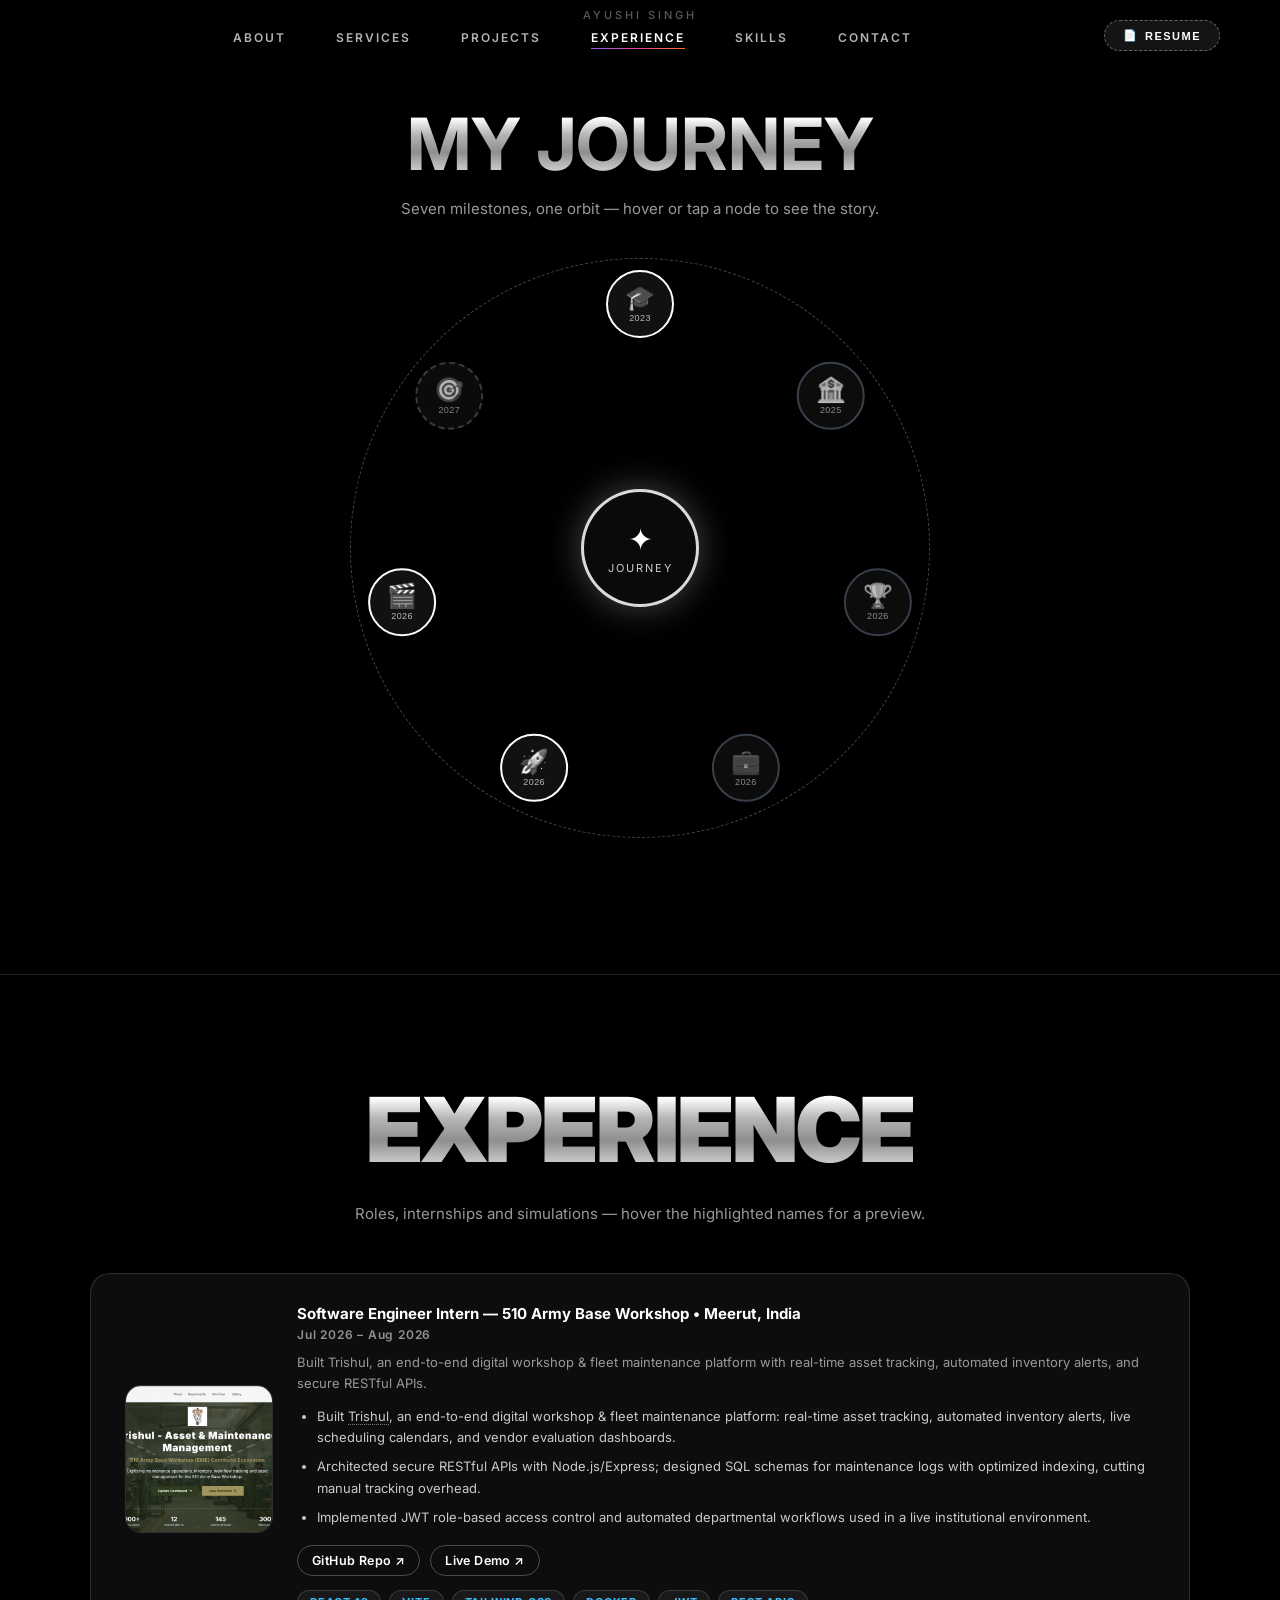
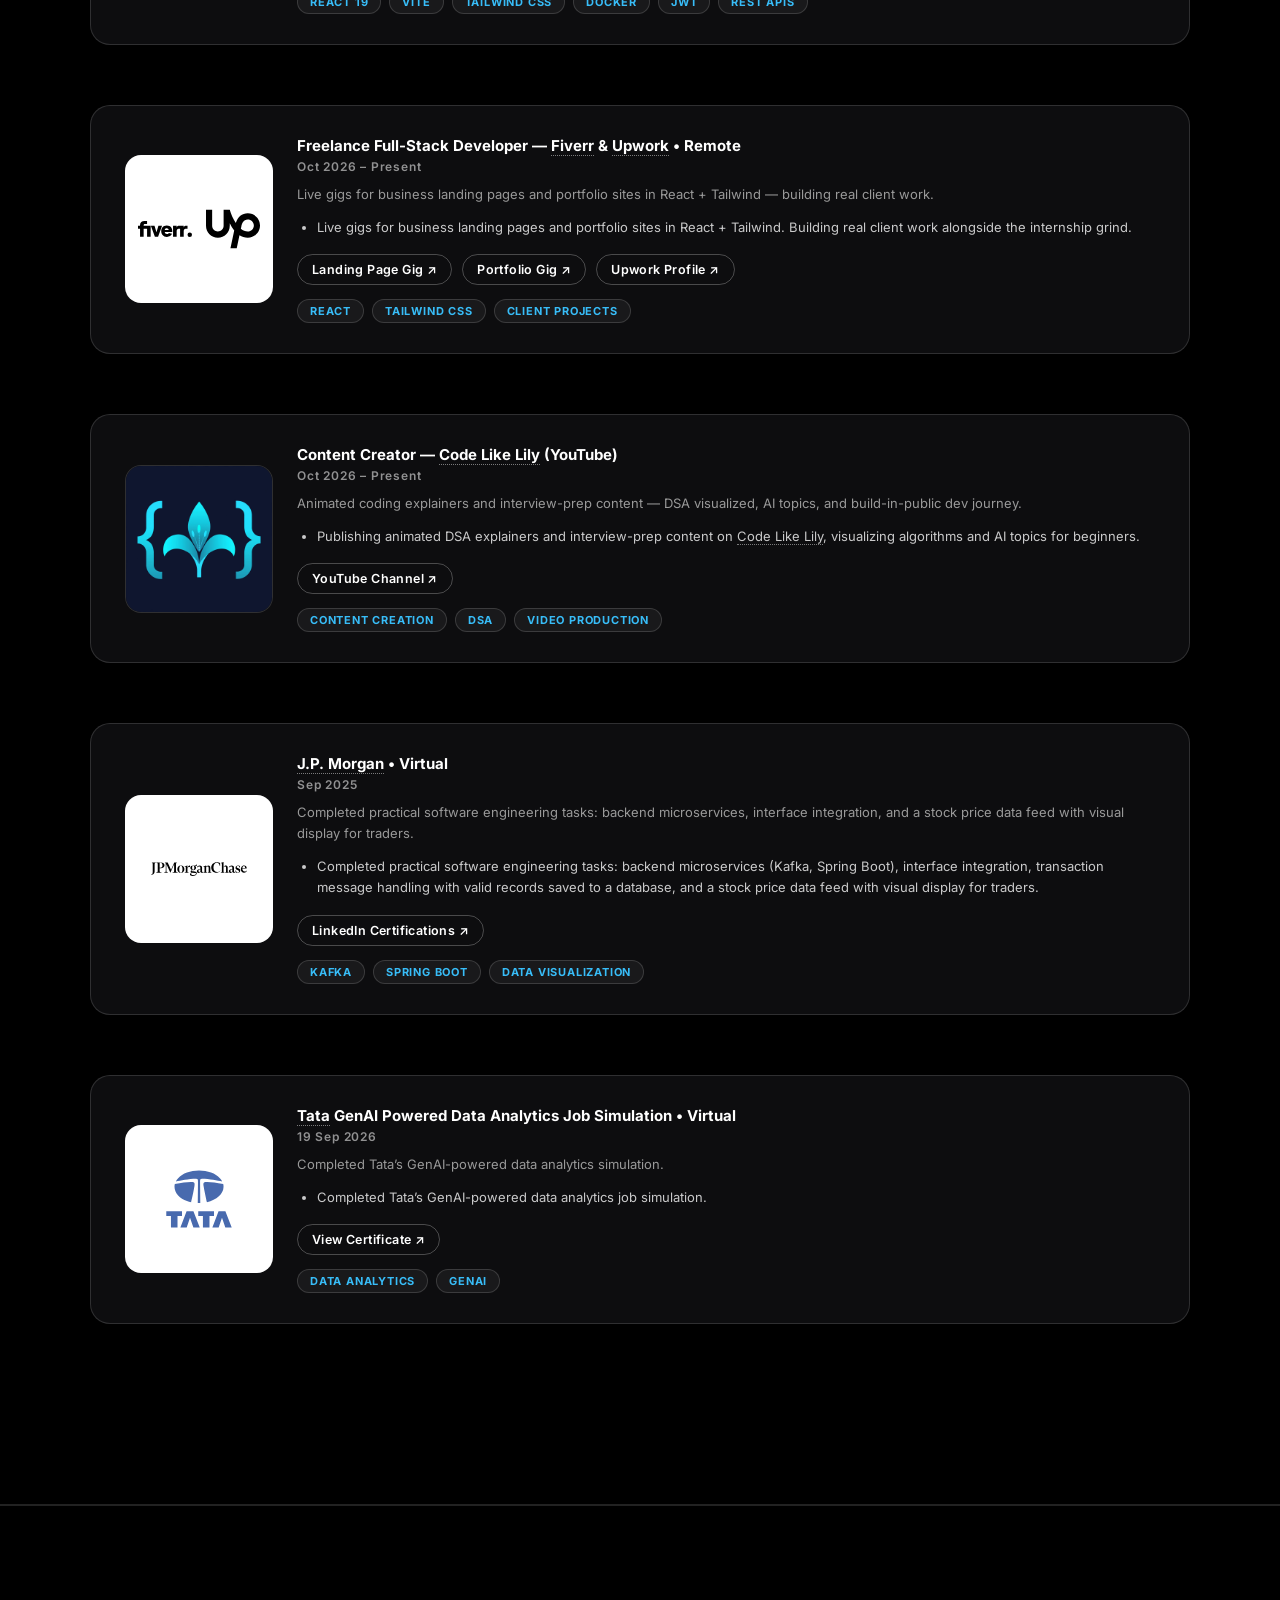
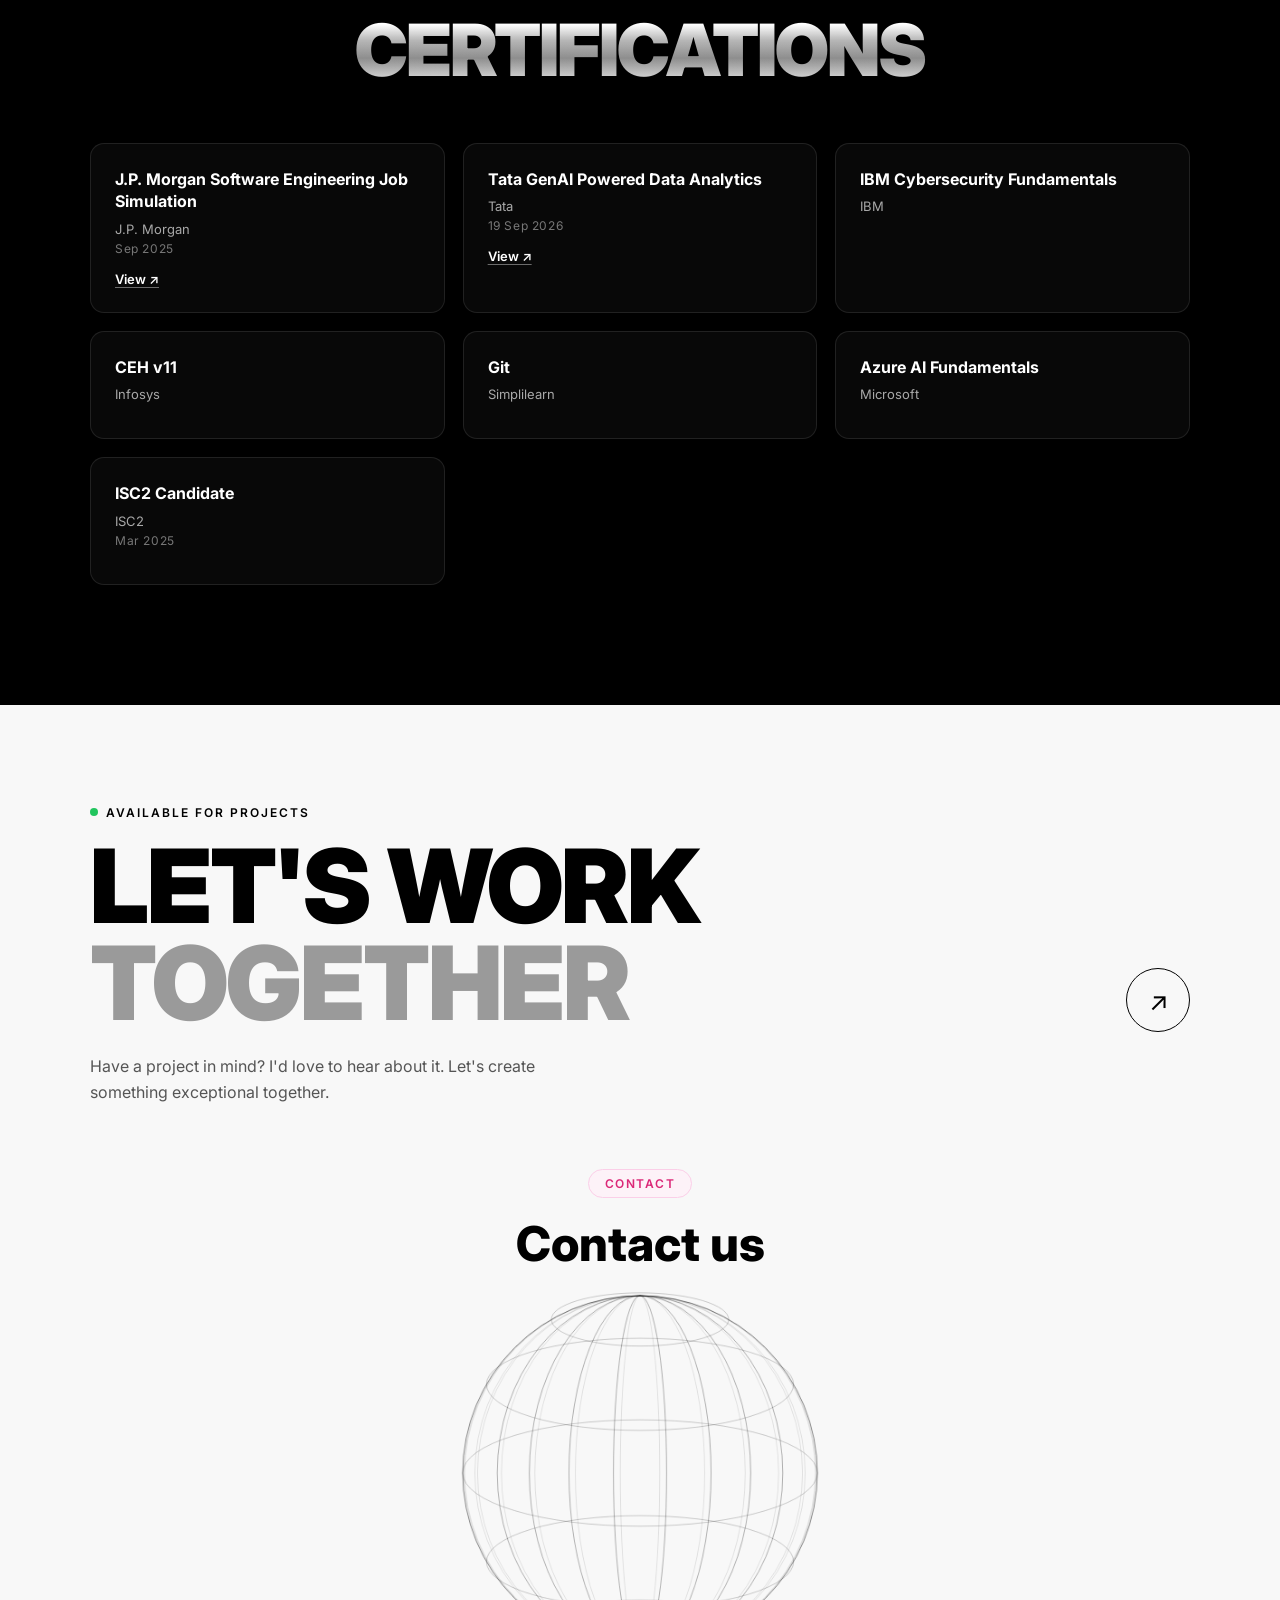
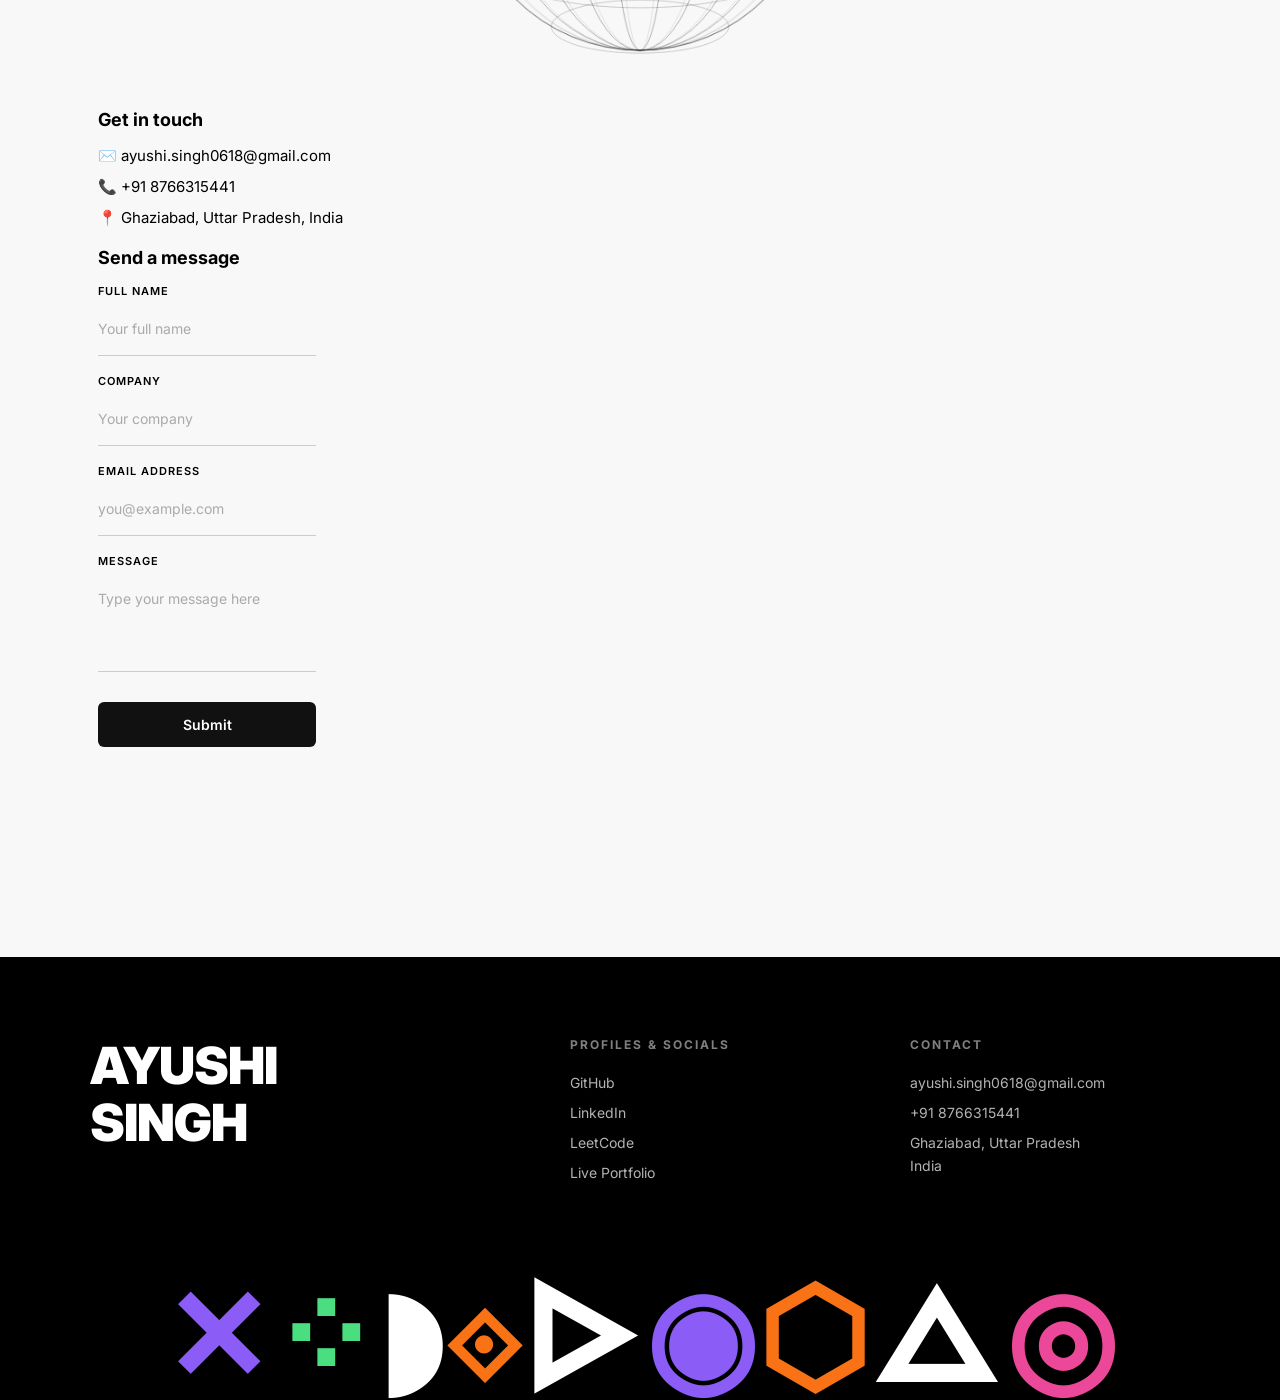
==== commit 81ff1c91: "Contact: exact Lets Work heading + Contact with Globe (name/company/email/message)" ====
--- a/experience.html
+++ b/experience.html
@@ -203,41 +203,49 @@
 
   <!-- ===== CONTACT SECTION ===== -->
   <section class="contact" id="contact">
-    <div class="contact-inner">
-      <div class="contact-left">
-        <p class="contact-avail reveal"><span class="contact-avail-dot"></span>Available for projects</p>
-        <h2 class="contact-heading reveal">Let's build<br><span class="contact-heading-gray">together</span></h2>
-        <canvas class="contact-globe reveal" id="contact-globe" width="300" height="300" aria-hidden="true"></canvas>
-        <a href="mailto:ayushi.singh0618@gmail.com" class="contact-email reveal delay-1">ayushi.singh0618@gmail.com</a>
-        <p class="contact-subinfo reveal delay-2">
-          📞 +91 8766315441<br>
-          📍 Ghaziabad, Uttar Pradesh, India
-        </p>
-        <a class="contact-arrow reveal delay-3" href="#contact-form" aria-label="Jump to the contact form">↘</a>
-      </div>
-      <form class="contact-form" id="contact-form">
-        <div class="form-group reveal delay-1">
-          <label for="contact-subject">Subject</label>
-          <input type="text" id="contact-subject" name="subject" placeholder="Collaboration / Job Opportunity" required>
-        </div>
-        <div class="form-row">
-          <div class="form-group reveal delay-2">
-            <label for="contact-name">Name</label>
-            <input type="text" id="contact-name" name="name" placeholder="Your name" required>
-          </div>
-          <div class="form-group reveal delay-2">
-            <label for="contact-phone">Phone</label>
-            <input type="tel" id="contact-phone" name="phone" placeholder="+91 XXXXXXXXXX">
-          </div>
-        </div>
-        <div class="form-group reveal delay-3">
-          <label for="contact-message">Message</label>
-          <textarea id="contact-message" name="message" placeholder="Tell me about your project or role..."
-            required></textarea>
-        </div>
-        <button type="submit" class="btn-send reveal delay-4" id="contact-submit">Send Message</button>
-        <p class="contact-status" id="contact-status" role="status" aria-live="polite"></p>
-      </form>
+    <!-- Lets Work Section (4) -->
+    <div class="lw-head reveal">
+      <p class="lw-avail"><span class="lw-avail-dot"></span>Available for projects</p>
+      <div class="lw-head-row">
+        <h2 class="lw-heading">Let's work<br><span class="lw-heading-gray">together</span></h2>
+        <a class="lw-arrow" href="#contact-form" aria-label="Jump to the contact form">↗</a>
+      </div>
+      <p class="lw-sub">Have a project in mind? I'd love to hear about it. Let's create something exceptional together.</p>
+    </div>
+    <!-- Contact with Globe (3) -->
+    <div class="cg-wrap reveal">
+      <p class="cg-pill">Contact</p>
+      <h3 class="cg-heading">Contact us</h3>
+      <canvas class="cg-globe" id="contact-globe" width="420" height="420" aria-hidden="true"></canvas>
+      <div class="cg-body">
+        <div class="cg-touch">
+          <h4>Get in touch</h4>
+          <a href="mailto:ayushi.singh0618@gmail.com">✉️ ayushi.singh0618@gmail.com</a>
+          <a href="tel:+918766315441">📞 +91 8766315441</a>
+          <p>📍 Ghaziabad, Uttar Pradesh, India</p>
+        </div>
+        <form class="cg-form" id="contact-form">
+          <h4>Send a message</h4>
+          <div class="form-group">
+            <label for="contact-name">Full name</label>
+            <input type="text" id="contact-name" name="name" placeholder="Your full name" required>
+          </div>
+          <div class="form-group">
+            <label for="contact-company">Company</label>
+            <input type="text" id="contact-company" name="company" placeholder="Your company">
+          </div>
+          <div class="form-group">
+            <label for="contact-email">Email address</label>
+            <input type="email" id="contact-email" name="email" placeholder="you@example.com" required>
+          </div>
+          <div class="form-group">
+            <label for="contact-message">Message</label>
+            <textarea id="contact-message" name="message" placeholder="Type your message here" required></textarea>
+          </div>
+          <button type="submit" class="btn-send" id="contact-submit">Submit</button>
+          <p class="contact-status" id="contact-status" role="status" aria-live="polite"></p>
+        </form>
+      </div>
     </div>
   </section>
 
--- a/style.css
+++ b/style.css
@@ -979,6 +979,175 @@
 .contact-status.success { color: #15803d; }
 .contact-status.error { color: #b91c1c; }
 .contact-status.info { color: #92400e; }
+
+/* ===== CONTACT: exact Lets Work (4) + Contact with Globe (3) ===== */
+.lw-head {
+  max-width: 1100px;
+  margin: 0 auto 64px;
+}
+
+.lw-avail {
+  display: flex;
+  align-items: center;
+  gap: 8px;
+  font-size: 12px;
+  font-weight: 600;
+  text-transform: uppercase;
+  letter-spacing: 2px;
+  color: var(--text-dark);
+  margin-bottom: 18px;
+}
+
+.lw-avail-dot {
+  width: 8px;
+  height: 8px;
+  border-radius: 50%;
+  background: #22c55e;
+  animation: contactPulse 2s ease-in-out infinite;
+}
+
+.lw-head-row {
+  display: flex;
+  align-items: flex-end;
+  justify-content: space-between;
+  gap: 24px;
+}
+
+.lw-heading {
+  font-size: clamp(56px, 8vw, 110px);
+  font-weight: 900;
+  text-transform: uppercase;
+  line-height: 0.95;
+  letter-spacing: -2px;
+}
+
+.lw-heading-gray {
+  color: #9a9a9a;
+}
+
+.lw-arrow {
+  flex-shrink: 0;
+  display: inline-flex;
+  align-items: center;
+  justify-content: center;
+  width: 64px;
+  height: 64px;
+  border: 1.5px solid var(--text-dark);
+  border-radius: 50%;
+  font-size: 26px;
+  color: var(--text-dark);
+  text-decoration: none;
+  transition: background 0.3s ease, color 0.3s ease, transform 0.3s ease;
+}
+
+.lw-arrow:hover {
+  background: var(--text-dark);
+  color: #fff;
+  transform: rotate(45deg);
+}
+
+.lw-sub {
+  margin-top: 22px;
+  max-width: 520px;
+  font-size: 16px;
+  line-height: 1.6;
+  color: #555;
+}
+
+.cg-wrap {
+  max-width: 1100px;
+  margin: 0 auto;
+  text-align: center;
+}
+
+.cg-pill {
+  display: inline-block;
+  padding: 6px 16px;
+  border-radius: 999px;
+  background: #fdf2f8;
+  border: 1px solid #fbcfe8;
+  color: #db2777;
+  font-size: 12px;
+  font-weight: 600;
+  letter-spacing: 1.5px;
+  text-transform: uppercase;
+}
+
+.cg-heading {
+  font-size: clamp(32px, 4vw, 48px);
+  font-weight: 800;
+  margin: 16px 0 8px;
+}
+
+.cg-globe {
+  display: block;
+  width: 380px;
+  height: 380px;
+  max-width: 100%;
+  margin: 10px auto 30px;
+}
+
+.cg-body {
+  display: grid;
+  grid-template-columns: 1fr 1.2fr;
+  gap: 60px;
+  text-align: left;
+  align-items: start;
+}
+
+.cg-touch h4,
+.cg-form h4 {
+  font-size: 18px;
+  font-weight: 700;
+  margin-bottom: 16px;
+}
+
+.cg-touch a,
+.cg-touch p {
+  display: block;
+  margin-bottom: 12px;
+  font-size: 15px;
+  color: var(--text-dark);
+  text-decoration: none;
+}
+
+.cg-touch a:hover {
+  text-decoration: underline;
+}
+
+.cg-form .form-group {
+  margin-bottom: 18px;
+}
+
+.cg-form .btn-send {
+  width: 100%;
+  margin-top: 8px;
+  padding: 14px;
+  background: #111;
+  color: #fff;
+  border: none;
+  border-radius: 6px;
+  font-size: 14px;
+  font-weight: 600;
+  letter-spacing: normal;
+  text-transform: none;
+  cursor: pointer;
+}
+
+@media (max-width: 768px) {
+  .cg-body {
+    grid-template-columns: 1fr;
+    gap: 40px;
+  }
+  .lw-head-row {
+    flex-direction: column;
+    align-items: flex-start;
+  }
+  .cg-globe {
+    width: 300px;
+    height: 300px;
+  }
+}
 
 /* ===== SECTION: FOOTER ===== */
 .footer {
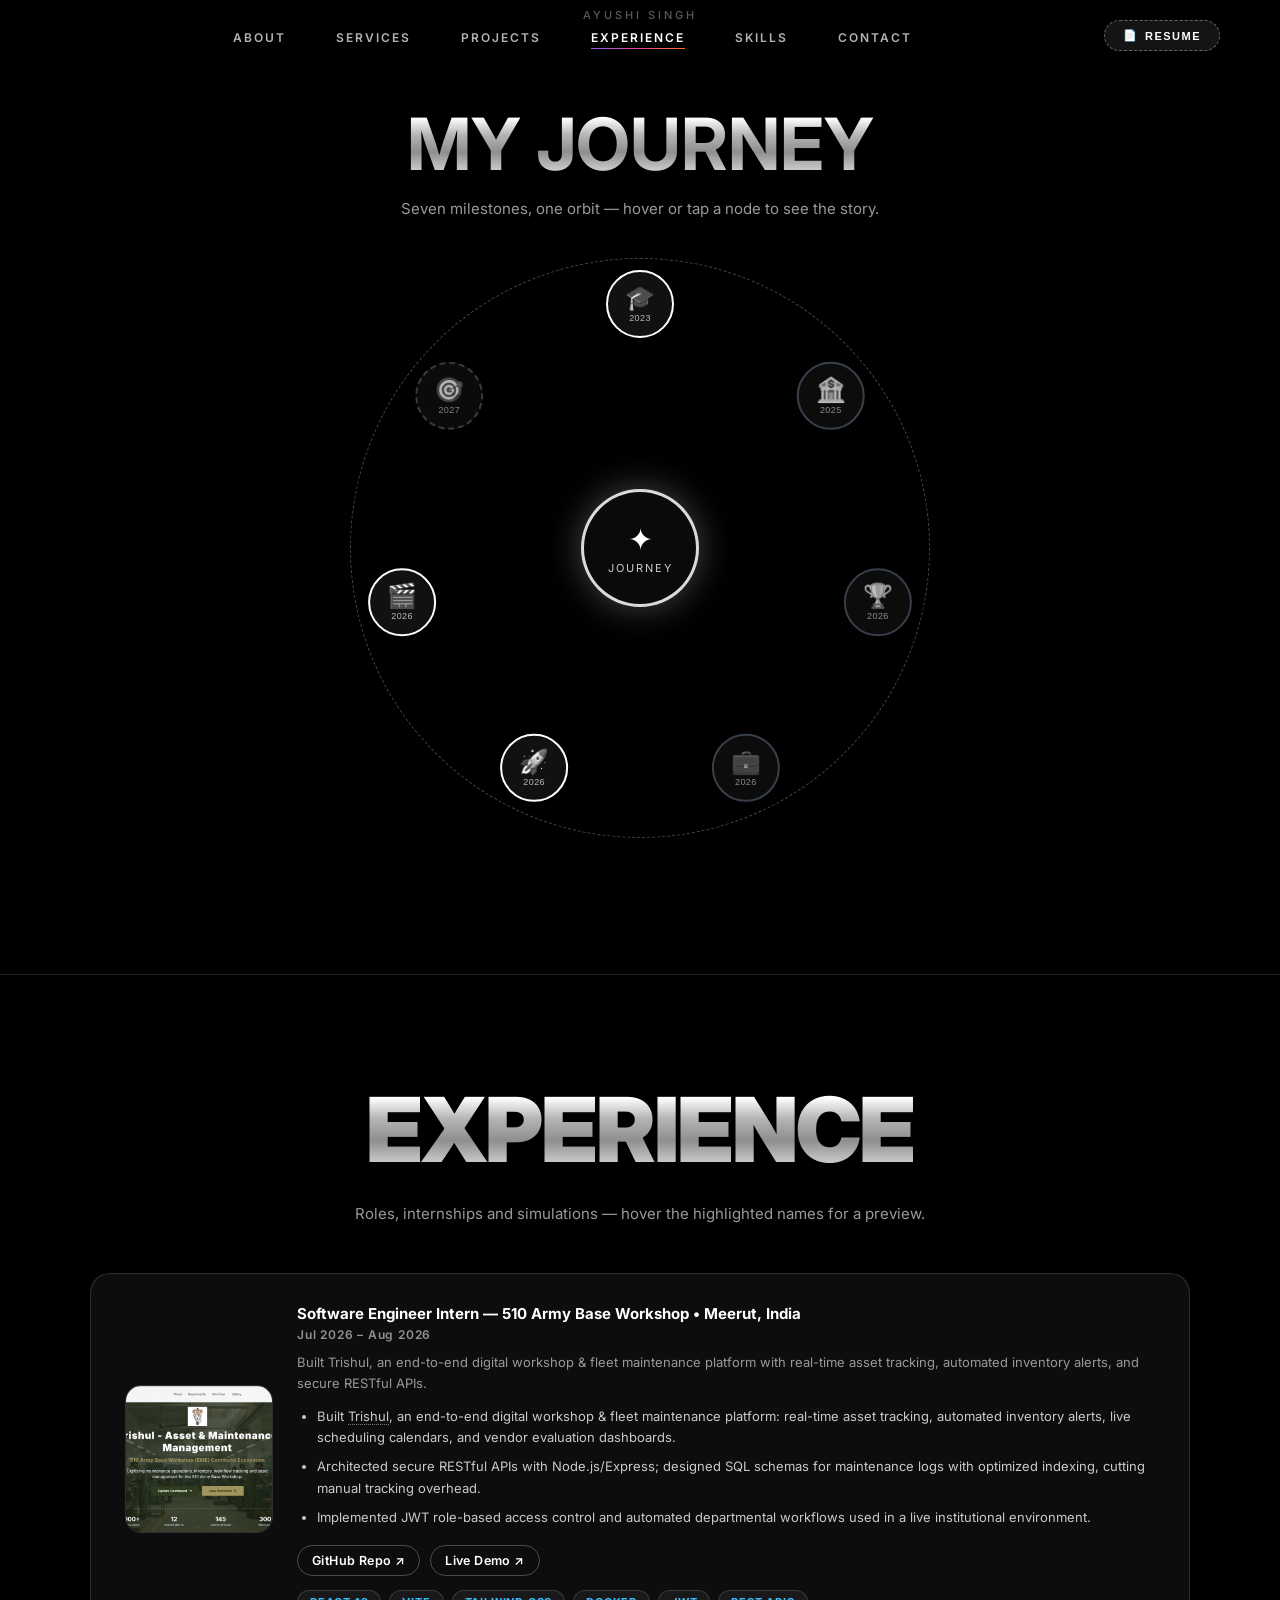
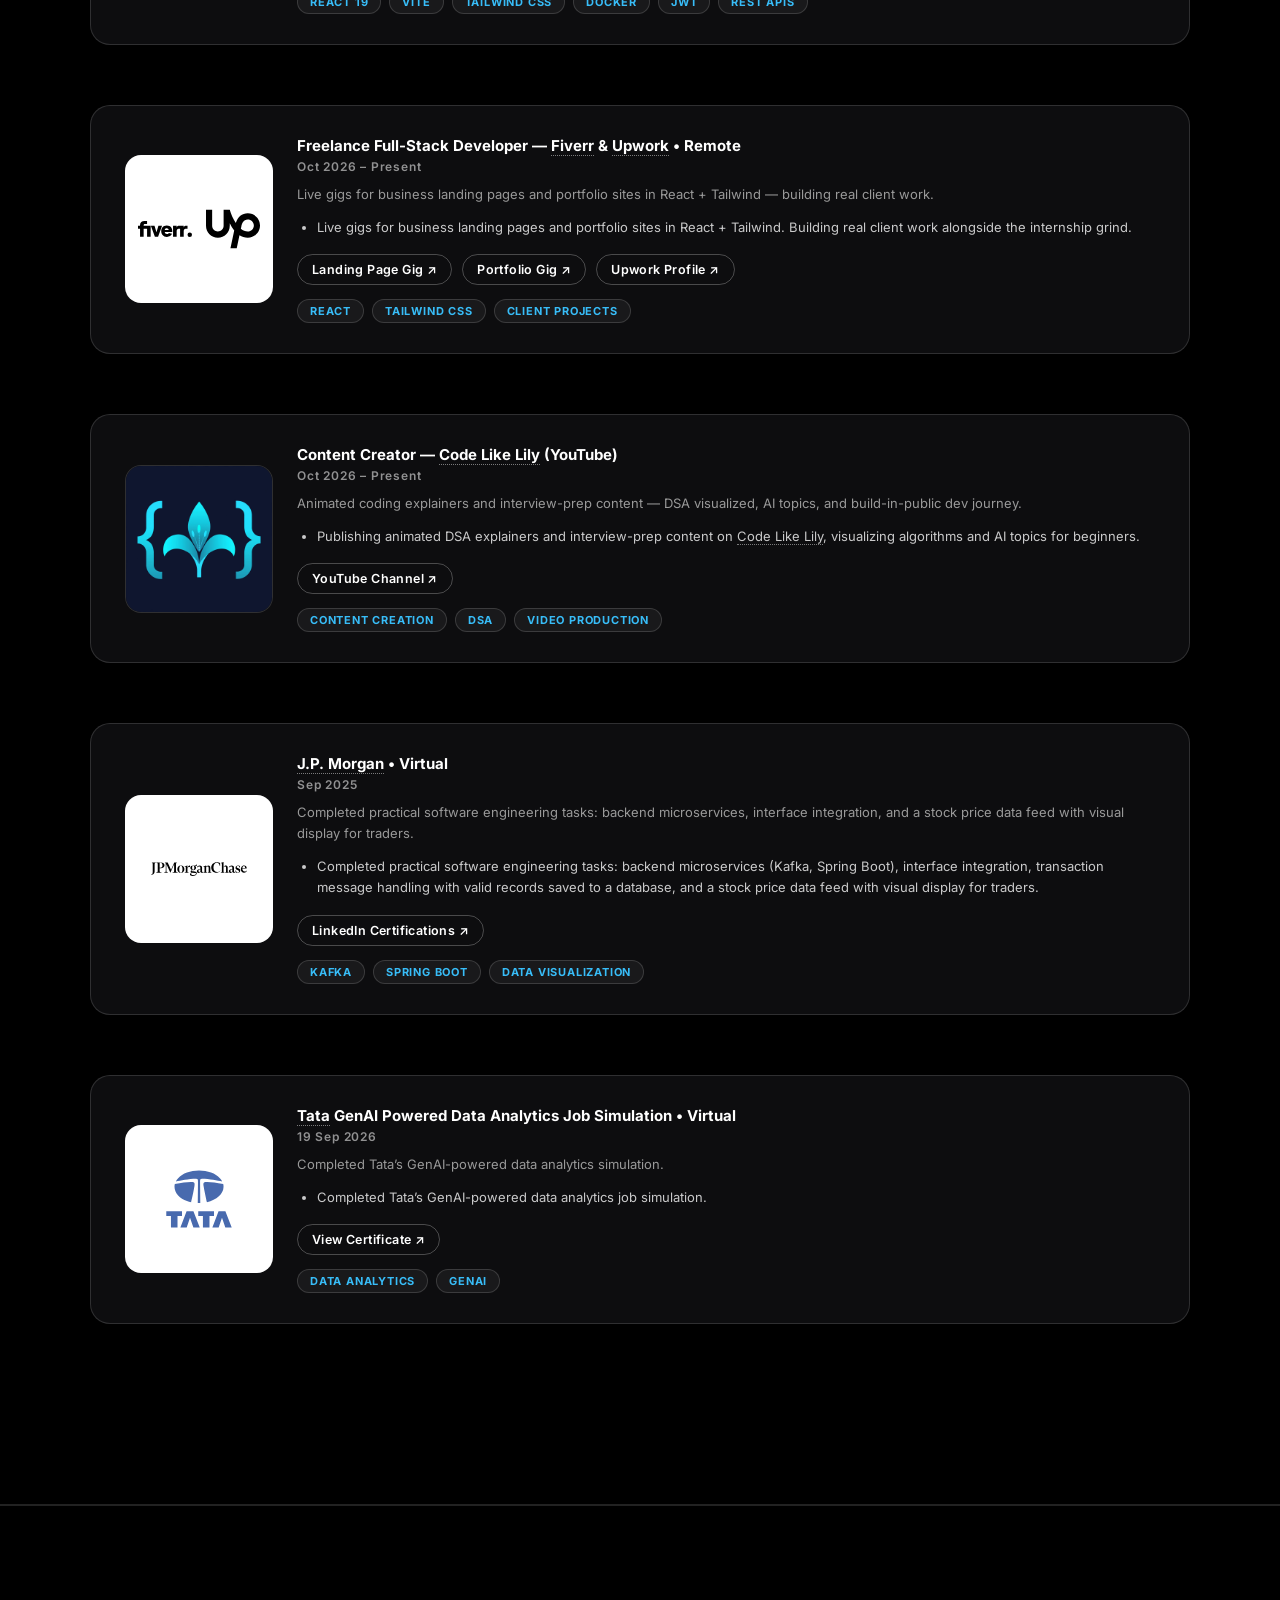
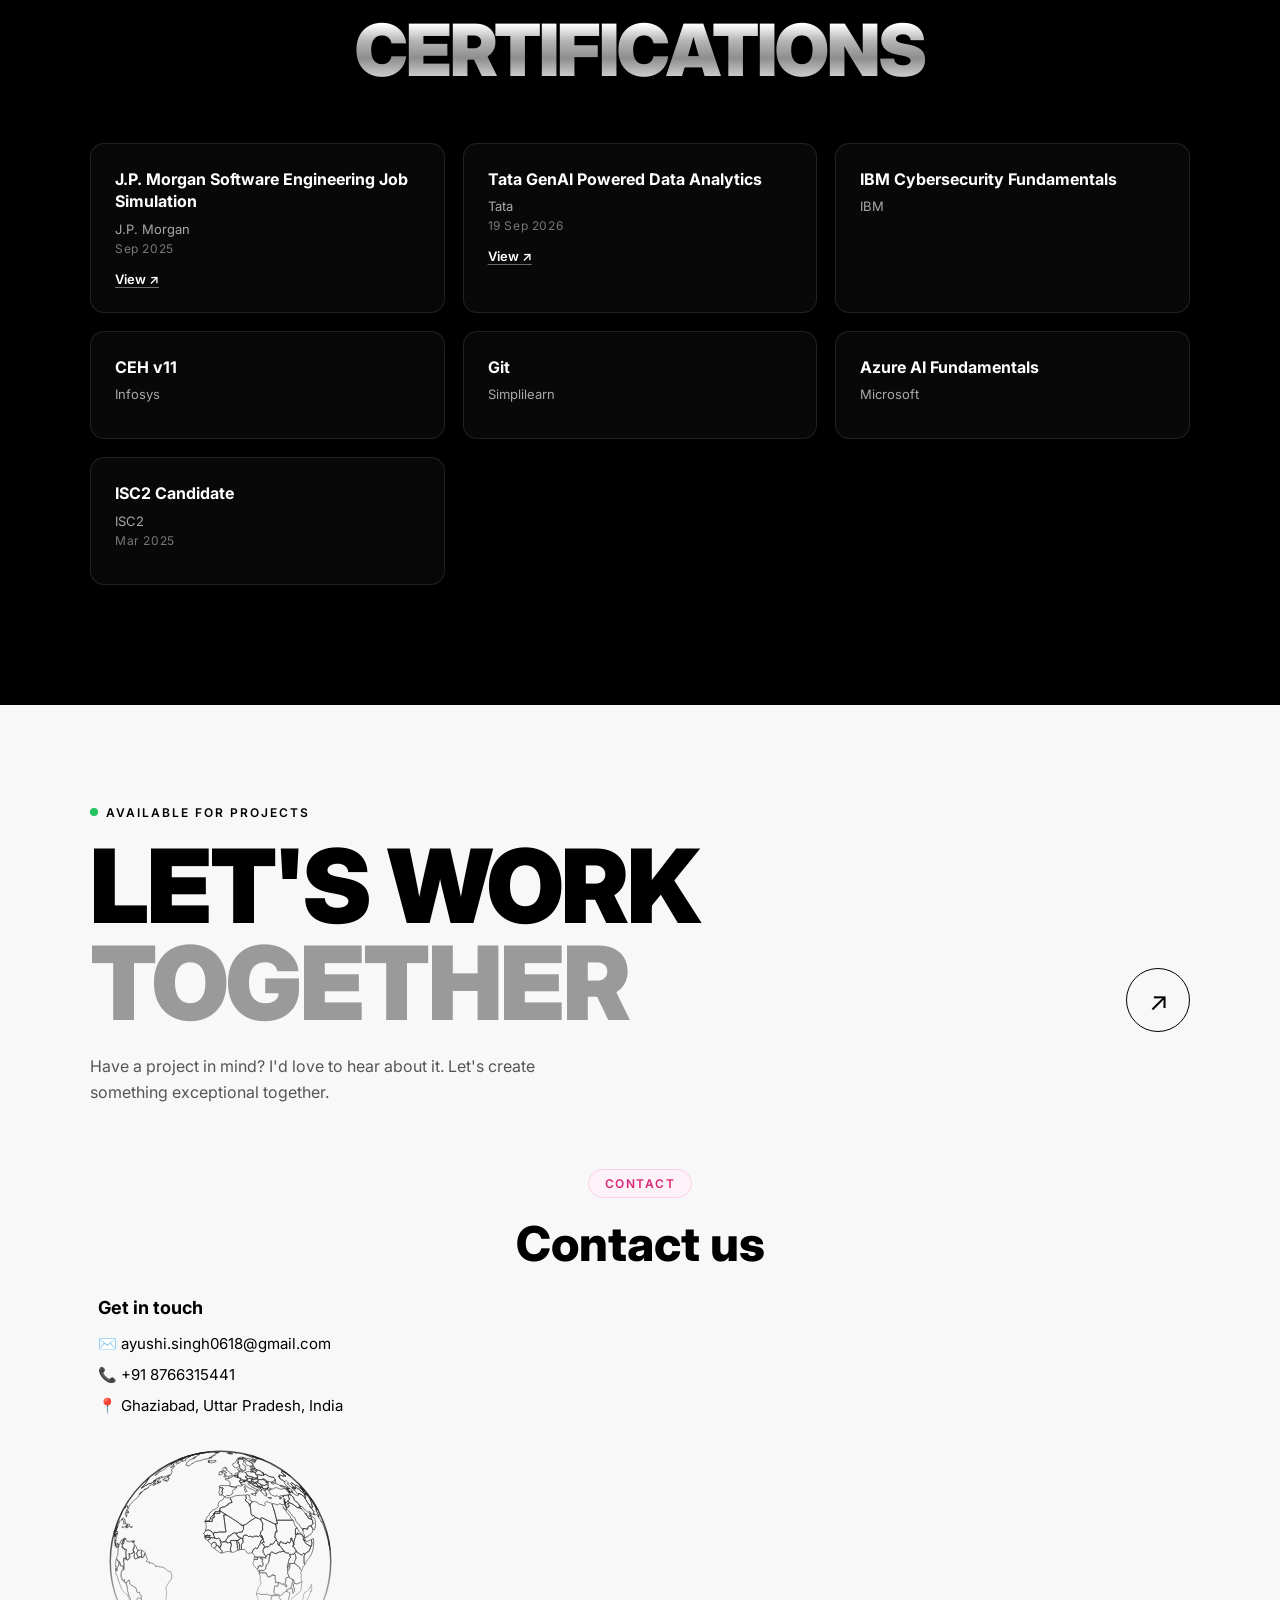
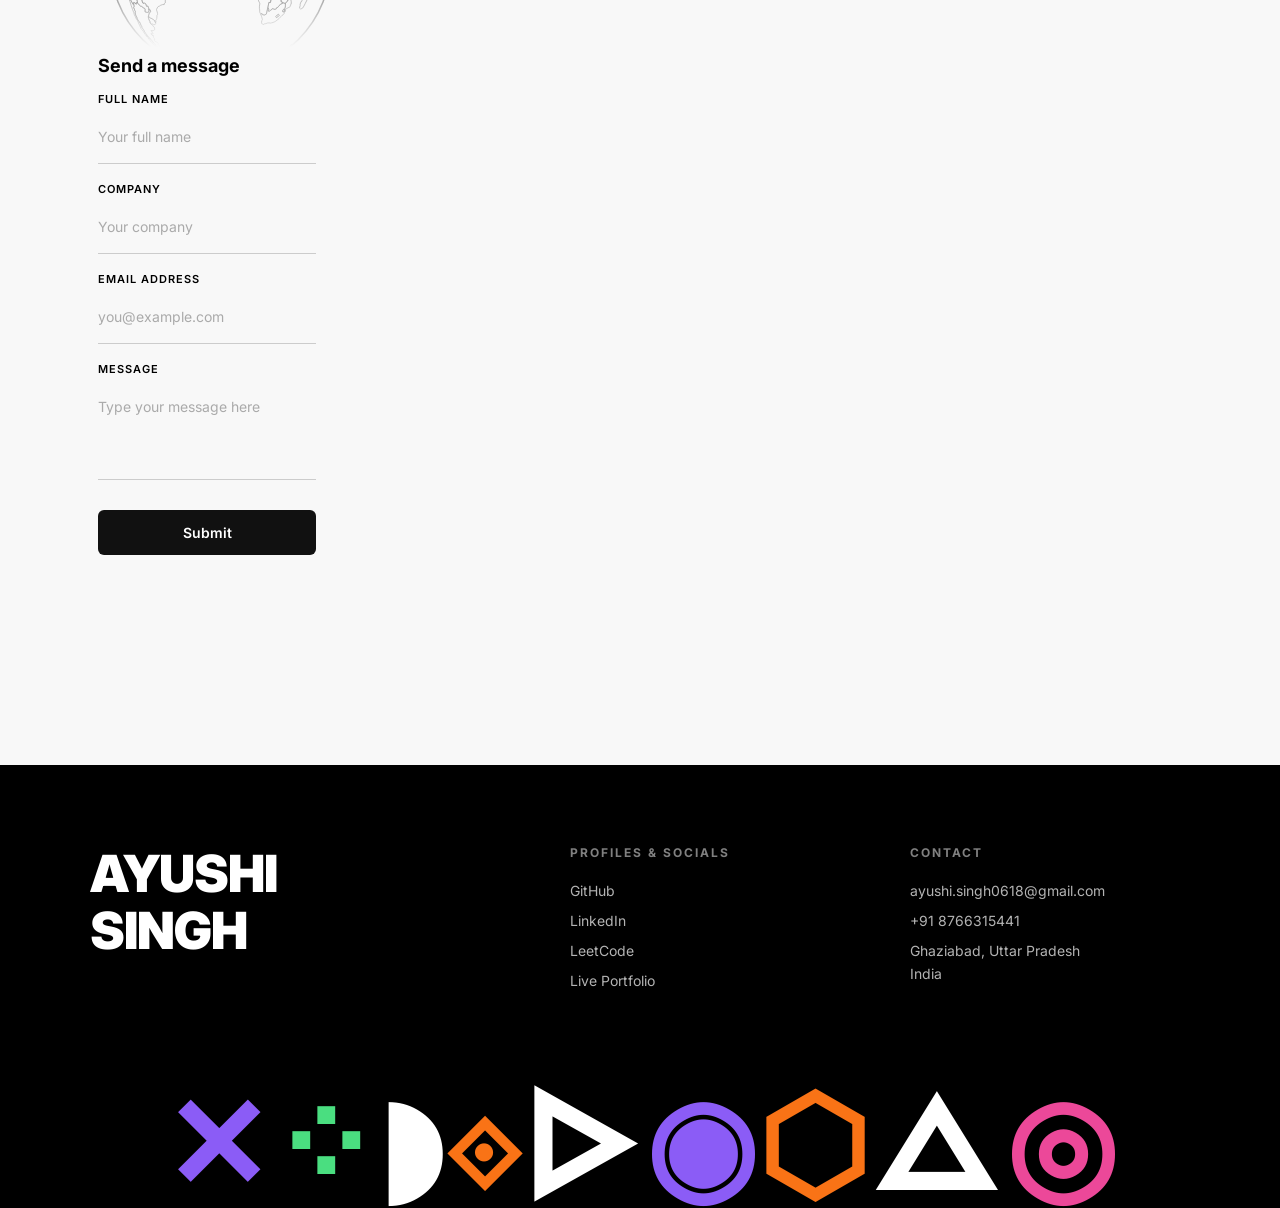
==== commit 183038fa: "Contact globe: real GlobeWireframe wireframesolid (countries-110m, clipped dome + fade)" ====
--- a/experience.html
+++ b/experience.html
@@ -216,13 +216,16 @@
     <div class="cg-wrap reveal">
       <p class="cg-pill">Contact</p>
       <h3 class="cg-heading">Contact us</h3>
-      <canvas class="cg-globe" id="contact-globe" width="420" height="420" aria-hidden="true"></canvas>
       <div class="cg-body">
         <div class="cg-touch">
           <h4>Get in touch</h4>
           <a href="mailto:ayushi.singh0618@gmail.com">✉️ ayushi.singh0618@gmail.com</a>
           <a href="tel:+918766315441">📞 +91 8766315441</a>
           <p>📍 Ghaziabad, Uttar Pradesh, India</p>
+      <div class="cg-globe-wrap">
+        <canvas class="cg-globe" id="contact-globe" aria-hidden="true"></canvas>
+        <div class="cg-globe-fade"></div>
+      </div>
         </div>
         <form class="cg-form" id="contact-form">
           <h4>Send a message</h4>
--- a/style.css
+++ b/style.css
@@ -1079,12 +1079,29 @@
   margin: 16px 0 8px;
 }
 
+.cg-globe-wrap {
+  position: relative;
+  overflow: hidden;
+  height: 208px;
+  margin-top: 24px;
+}
+
 .cg-globe {
+  position: absolute;
+  top: 0;
+  left: 0;
   display: block;
-  width: 380px;
-  height: 380px;
-  max-width: 100%;
-  margin: 10px auto 30px;
+  width: 100%;
+  aspect-ratio: 1 / 1;
+}
+
+.cg-globe-fade {
+  position: absolute;
+  inset-inline: 0;
+  bottom: 0;
+  height: 50%;
+  background: linear-gradient(to top, var(--bg-light), transparent);
+  pointer-events: none;
 }
 
 .cg-body {
@@ -1142,10 +1159,6 @@
   .lw-head-row {
     flex-direction: column;
     align-items: flex-start;
-  }
-  .cg-globe {
-    width: 300px;
-    height: 300px;
   }
 }
 
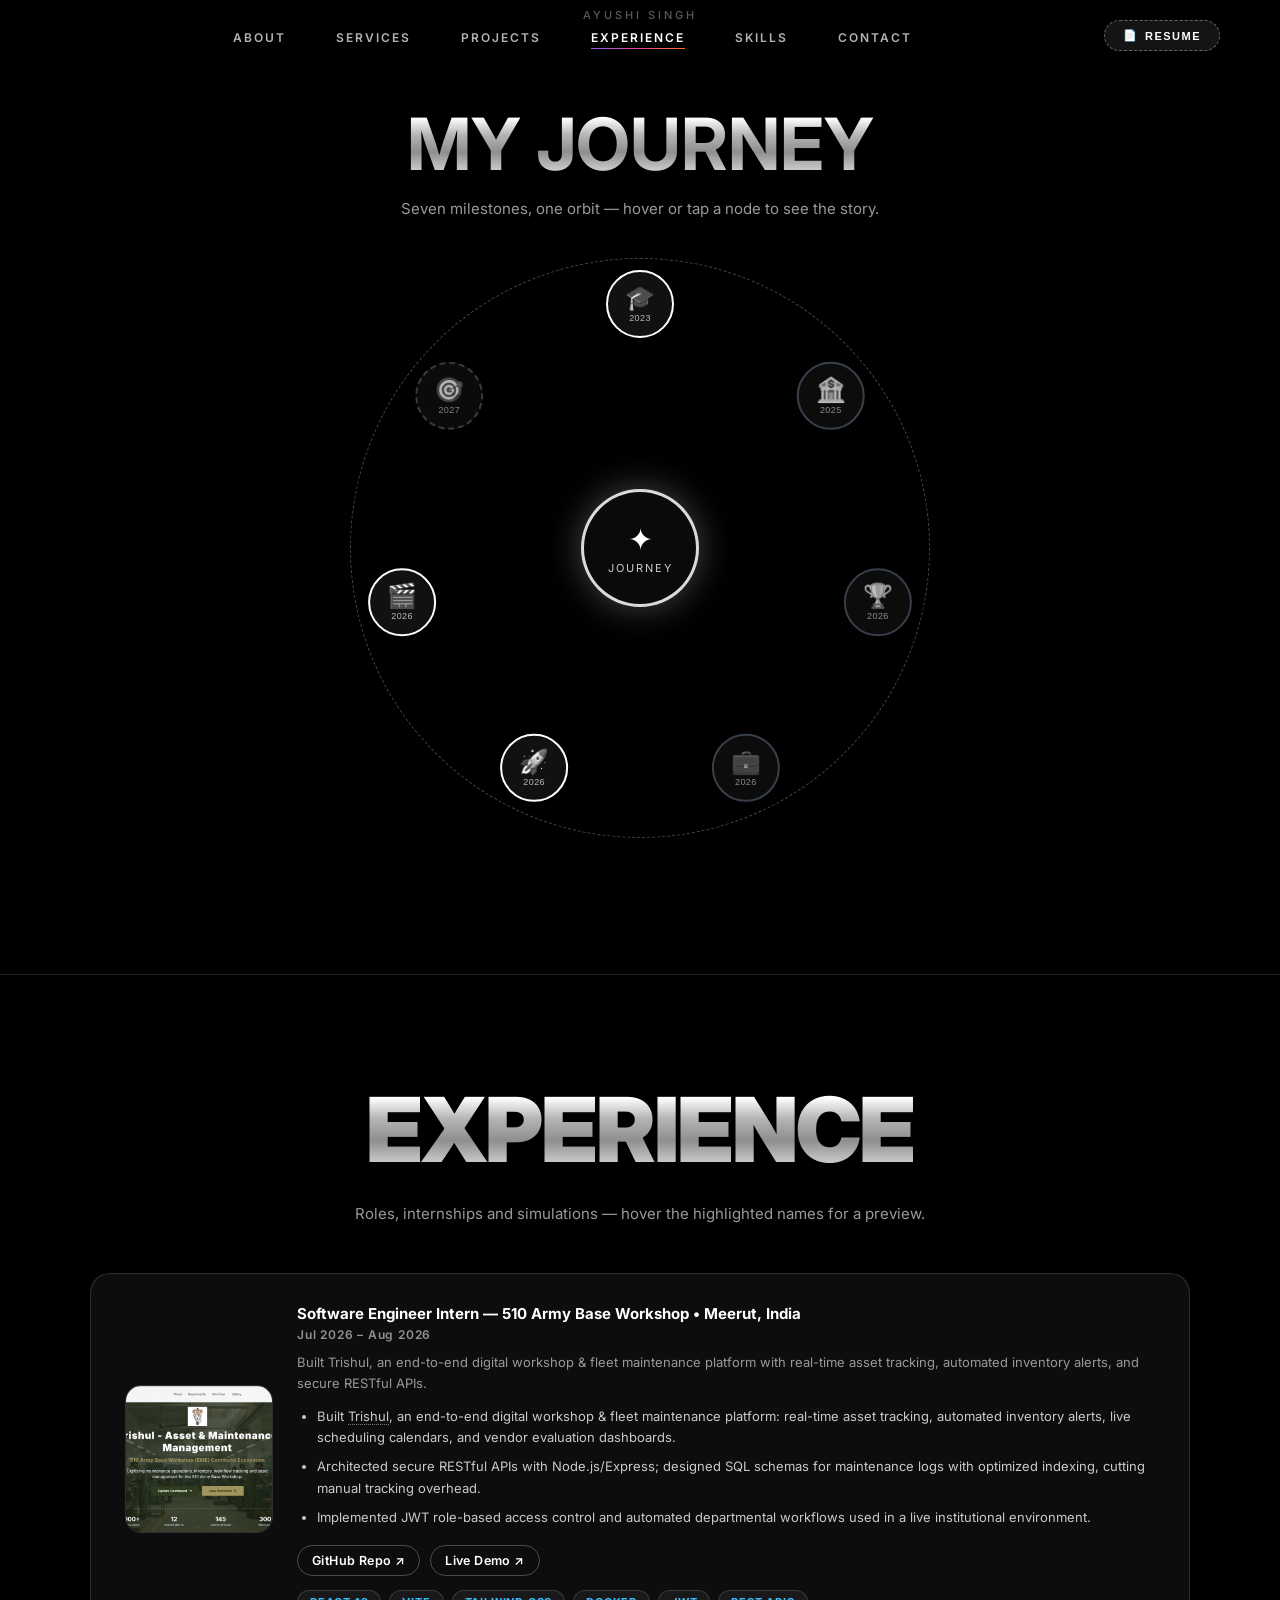
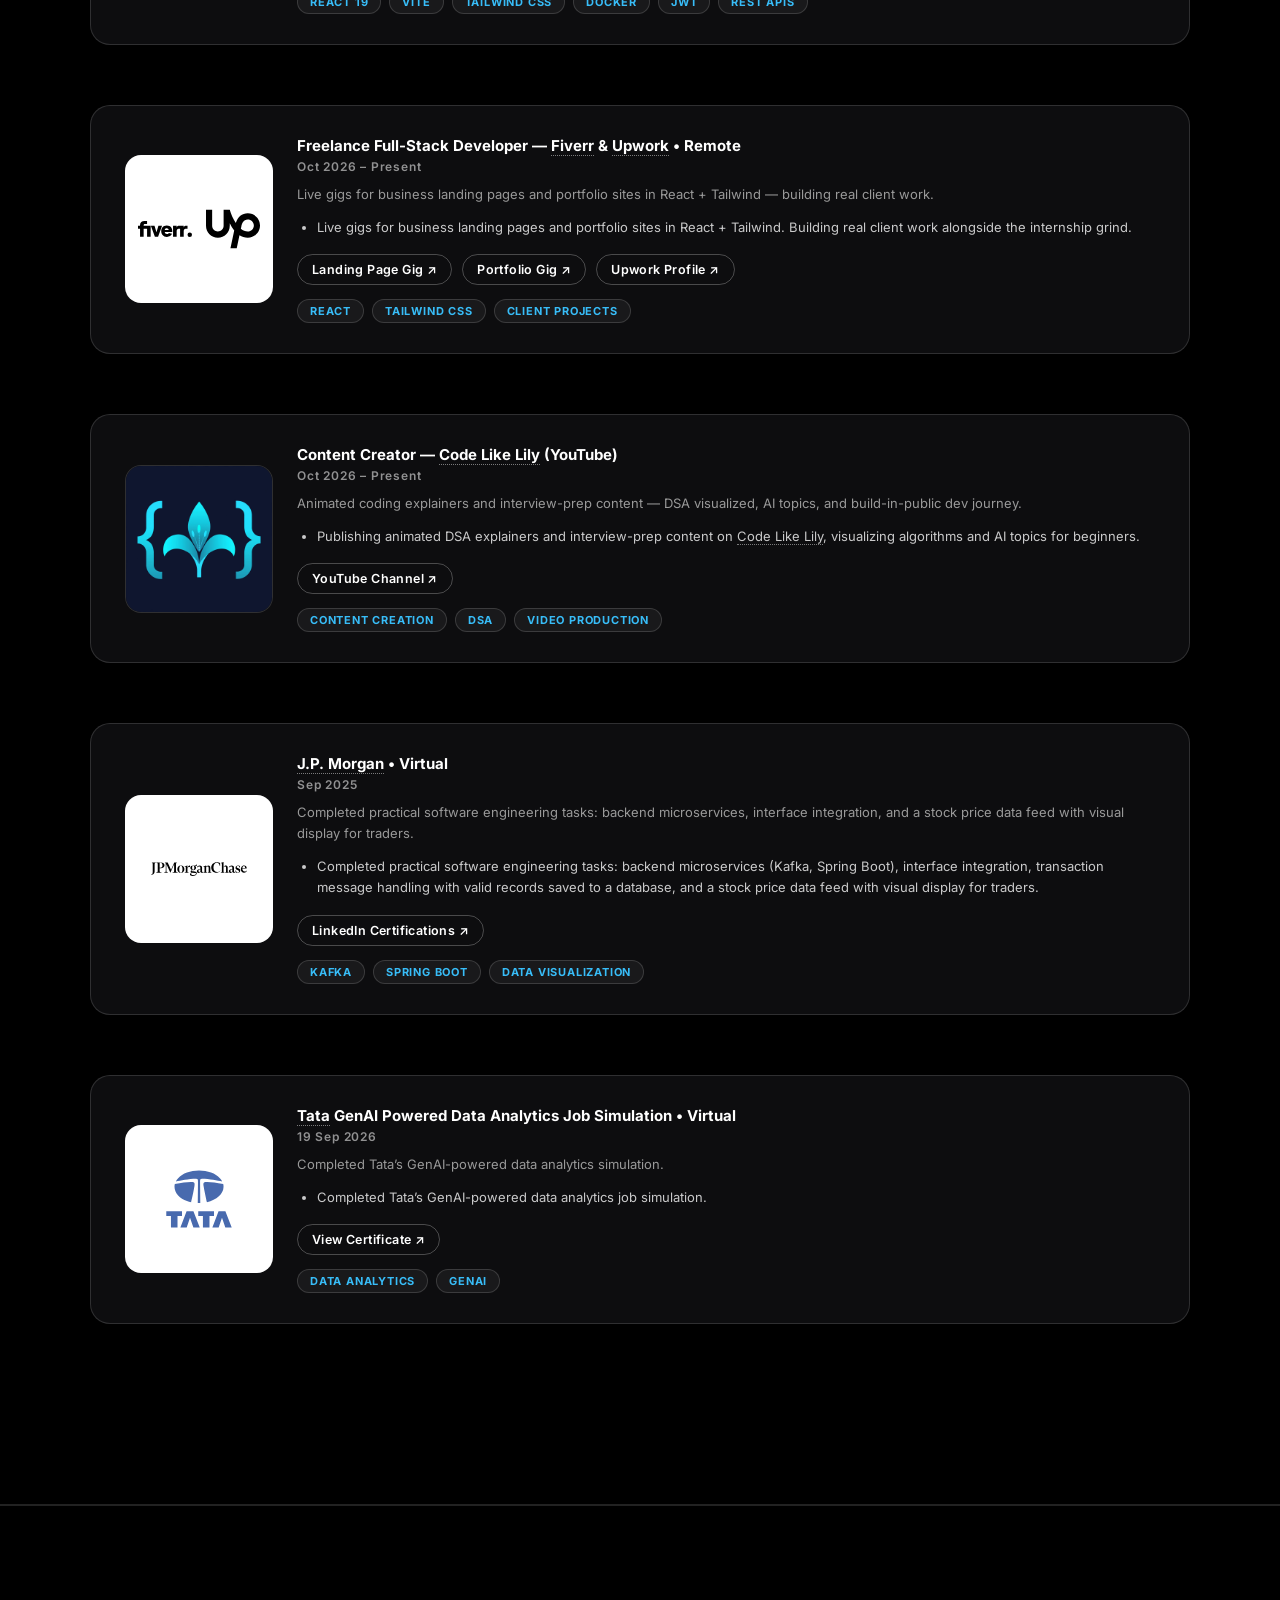
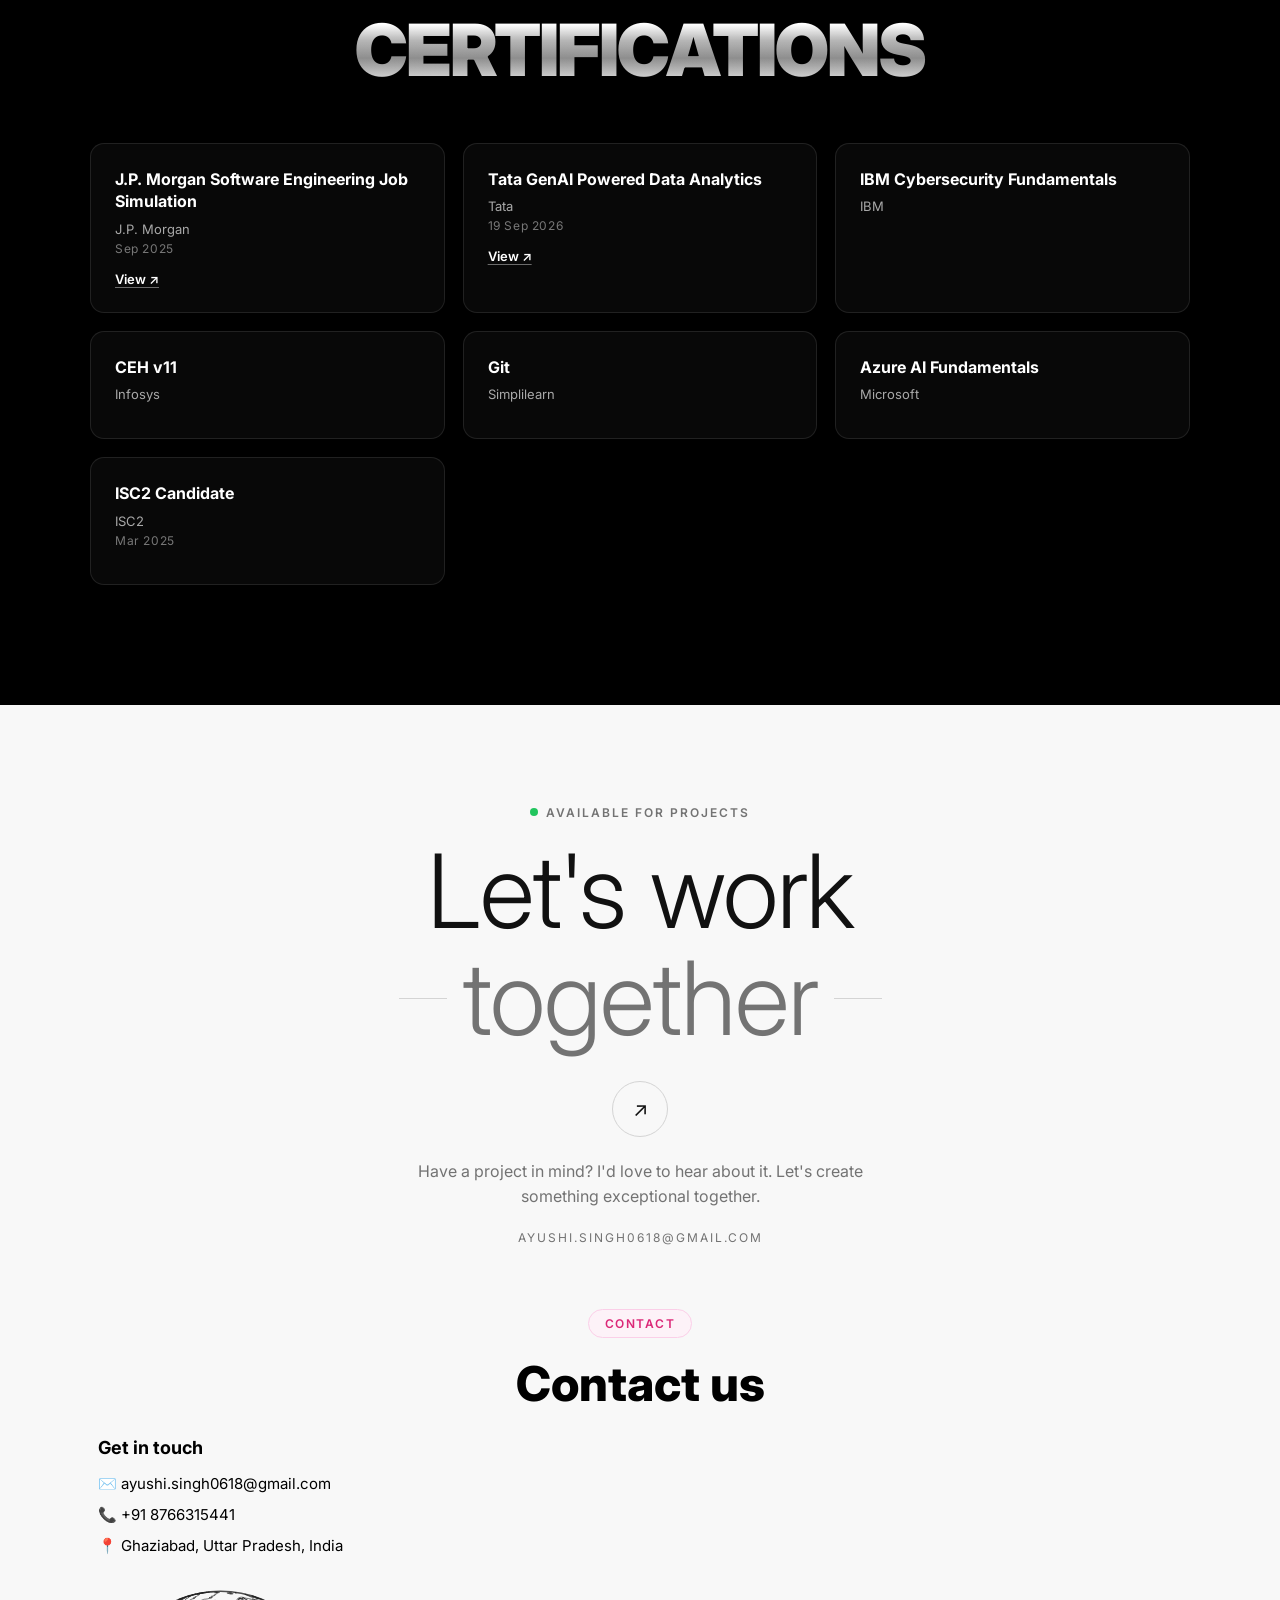
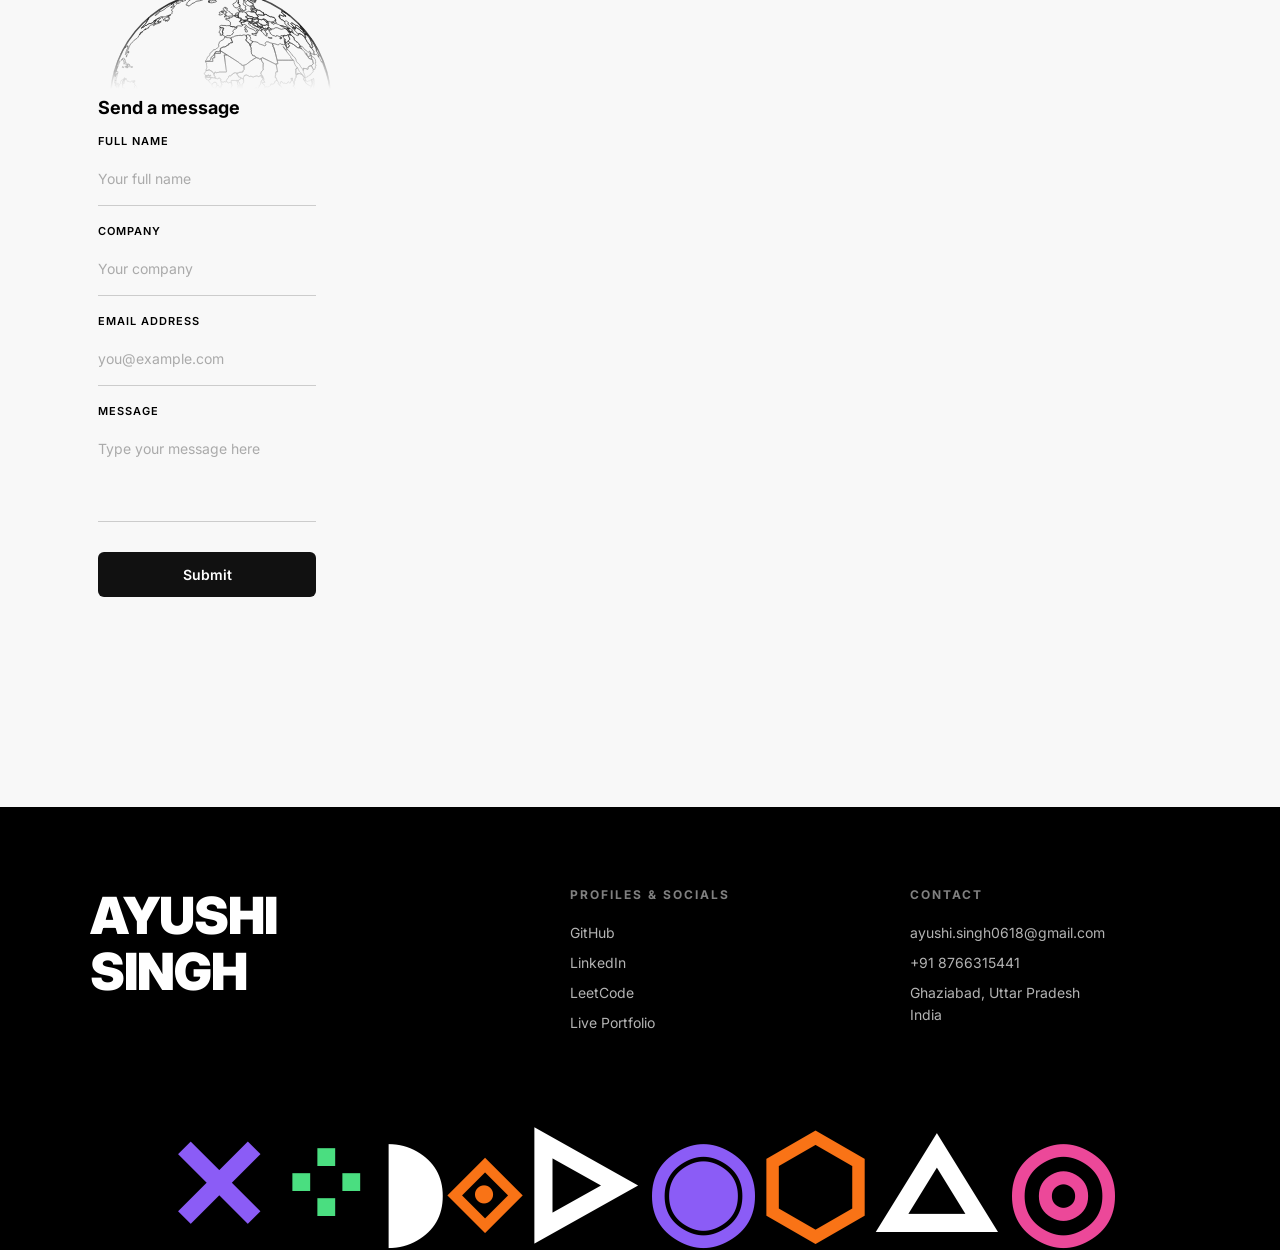
==== commit 20a2a3dc: "Contact: exact Lets Work (centered, thin heading, talk state + Book a call pill)" ====
--- a/experience.html
+++ b/experience.html
@@ -205,12 +205,25 @@
   <section class="contact" id="contact">
     <!-- Lets Work Section (4) -->
     <div class="lw-head reveal">
-      <p class="lw-avail"><span class="lw-avail-dot"></span>Available for projects</p>
-      <div class="lw-head-row">
-        <h2 class="lw-heading">Let's work<br><span class="lw-heading-gray">together</span></h2>
-        <a class="lw-arrow" href="#contact-form" aria-label="Jump to the contact form">↗</a>
-      </div>
-      <p class="lw-sub">Have a project in mind? I'd love to hear about it. Let's create something exceptional together.</p>
+      <div class="lw-main">
+        <p class="lw-avail"><span class="lw-avail-dot"></span>Available for projects</p>
+        <h2 class="lw-heading">Let's work<br><span class="lw-together"><span class="lw-heading-gray">together</span></span></h2>
+        <button type="button" class="lw-arrow" aria-label="Show booking options">↗</button>
+        <p class="lw-sub">Have a project in mind? I'd love to hear about it. Let's create something exceptional together.</p>
+        <a class="lw-email" href="mailto:ayushi.singh0618@gmail.com">ayushi.singh0618@gmail.com</a>
+      </div>
+      <div class="lw-talk-block">
+        <p class="lw-perfect">Perfect</p>
+        <h3 class="lw-talk-heading">Let's talk</h3>
+        <div class="lw-pill-row">
+          <a class="lw-pill" href="#contact-form">
+            <svg viewBox="0 0 24 24" fill="none" stroke="currentColor" stroke-width="2" stroke-linecap="round" stroke-linejoin="round" aria-hidden="true"><rect x="3" y="4" width="18" height="18" rx="2" /><line x1="16" y1="2" x2="16" y2="6" /><line x1="8" y1="2" x2="8" y2="6" /><line x1="3" y1="10" x2="21" y2="10" /></svg>
+            <span>Book a call</span>
+            <span aria-hidden="true">↗</span>
+          </a>
+        </div>
+        <p class="lw-intro">15 min intro call</p>
+      </div>
     </div>
     <!-- Contact with Globe (3) -->
     <div class="cg-wrap reveal">
--- a/style.css
+++ b/style.css
@@ -984,17 +984,19 @@
 .lw-head {
   max-width: 1100px;
   margin: 0 auto 64px;
+  text-align: center;
 }
 
 .lw-avail {
   display: flex;
   align-items: center;
+  justify-content: center;
   gap: 8px;
   font-size: 12px;
   font-weight: 600;
   text-transform: uppercase;
   letter-spacing: 2px;
-  color: var(--text-dark);
+  color: #737373;
   margin-bottom: 18px;
 }
 
@@ -1006,52 +1008,166 @@
   animation: contactPulse 2s ease-in-out infinite;
 }
 
-.lw-head-row {
-  display: flex;
-  align-items: flex-end;
-  justify-content: space-between;
-  gap: 24px;
-}
-
 .lw-heading {
   font-size: clamp(56px, 8vw, 110px);
-  font-weight: 900;
-  text-transform: uppercase;
-  line-height: 0.95;
-  letter-spacing: -2px;
+  font-weight: 300;
+  line-height: 1.05;
+  letter-spacing: -1px;
+  color: #111;
+}
+
+.lw-together {
+  display: flex;
+  align-items: center;
+  justify-content: center;
+  gap: 16px;
+}
+
+.lw-together::before,
+.lw-together::after {
+  content: '';
+  width: 48px;
+  height: 1px;
+  background: #d4d4d4;
 }
 
 .lw-heading-gray {
-  color: #9a9a9a;
+  color: #737373;
 }
 
 .lw-arrow {
-  flex-shrink: 0;
   display: inline-flex;
   align-items: center;
   justify-content: center;
-  width: 64px;
-  height: 64px;
-  border: 1.5px solid var(--text-dark);
+  width: 56px;
+  height: 56px;
+  margin-top: 28px;
+  padding: 0;
+  background: transparent;
+  border: 1px solid #d4d4d4;
   border-radius: 50%;
-  font-size: 26px;
-  color: var(--text-dark);
-  text-decoration: none;
-  transition: background 0.3s ease, color 0.3s ease, transform 0.3s ease;
-}
-
+  font-family: inherit;
+  font-size: 20px;
+  color: #111;
+  cursor: pointer;
+  transition: background 0.3s ease, color 0.3s ease;
+}
+
+.lw-head:hover .lw-arrow,
 .lw-arrow:hover {
-  background: var(--text-dark);
+  background: #111;
   color: #fff;
-  transform: rotate(45deg);
 }
 
 .lw-sub {
-  margin-top: 22px;
+  margin: 22px auto 0;
   max-width: 520px;
   font-size: 16px;
   line-height: 1.6;
-  color: #555;
+  color: #737373;
+}
+
+.lw-email {
+  display: block;
+  margin-top: 20px;
+  font-size: 12px;
+  letter-spacing: 2px;
+  text-transform: uppercase;
+  color: #737373;
+  text-decoration: none;
+}
+
+.lw-email:hover {
+  text-decoration: underline;
+}
+
+.lw-talk-block {
+  display: none;
+}
+
+.lw-head.lw-talk .lw-main {
+  display: none;
+}
+
+.lw-head.lw-talk .lw-talk-block {
+  display: block;
+  animation: lwFadeUp 0.45s ease both;
+}
+
+@keyframes lwFadeUp {
+  from { opacity: 0; transform: translateY(10px); }
+  to { opacity: 1; transform: none; }
+}
+
+.lw-perfect {
+  font-size: 12px;
+  letter-spacing: 2px;
+  text-transform: uppercase;
+  color: #737373;
+  margin-bottom: 14px;
+}
+
+.lw-talk-heading {
+  font-size: clamp(36px, 5vw, 56px);
+  font-weight: 700;
+  color: #111;
+  margin-bottom: 24px;
+}
+
+.lw-pill-row {
+  display: flex;
+  align-items: center;
+  justify-content: center;
+  gap: 16px;
+}
+
+.lw-pill-row::before,
+.lw-pill-row::after {
+  content: '';
+  width: 48px;
+  height: 1px;
+  background: #d4d4d4;
+  transition: opacity 0.3s ease;
+}
+
+.lw-pill-row:hover::before,
+.lw-pill-row:hover::after {
+  opacity: 0;
+}
+
+.lw-pill {
+  display: inline-flex;
+  align-items: center;
+  gap: 10px;
+  padding: 14px 28px;
+  border-radius: 999px;
+  background: #fff;
+  border: 1px solid #d4d4d4;
+  color: #111;
+  font-size: 15px;
+  font-weight: 500;
+  text-decoration: none;
+  transition: background 0.3s ease, color 0.3s ease, box-shadow 0.3s ease, border-color 0.3s ease;
+}
+
+.lw-pill:hover {
+  background: #111;
+  border-color: #111;
+  color: #fff;
+  box-shadow: 0 12px 30px rgba(0, 0, 0, 0.18);
+}
+
+.lw-pill svg {
+  width: 18px;
+  height: 18px;
+}
+
+.lw-intro {
+  margin-top: 20px;
+  font-size: 12px;
+  letter-spacing: 2px;
+  text-transform: uppercase;
+  color: #737373;
 }
 
 .cg-wrap {
@@ -1082,7 +1198,9 @@
 .cg-globe-wrap {
   position: relative;
   overflow: hidden;
-  height: 208px;
+  /* Dome cap at every width: the original's 208px clip only cuts a dome when the
+     column is ~470px wide; on narrow screens it revealed most of the sphere. */
+  aspect-ratio: 1 / 0.45;
   margin-top: 24px;
 }
 
@@ -1156,9 +1274,11 @@
     grid-template-columns: 1fr;
     gap: 40px;
   }
-  .lw-head-row {
-    flex-direction: column;
-    align-items: flex-start;
+  .lw-together::before,
+  .lw-together::after,
+  .lw-pill-row::before,
+  .lw-pill-row::after {
+    width: 28px;
   }
 }
 
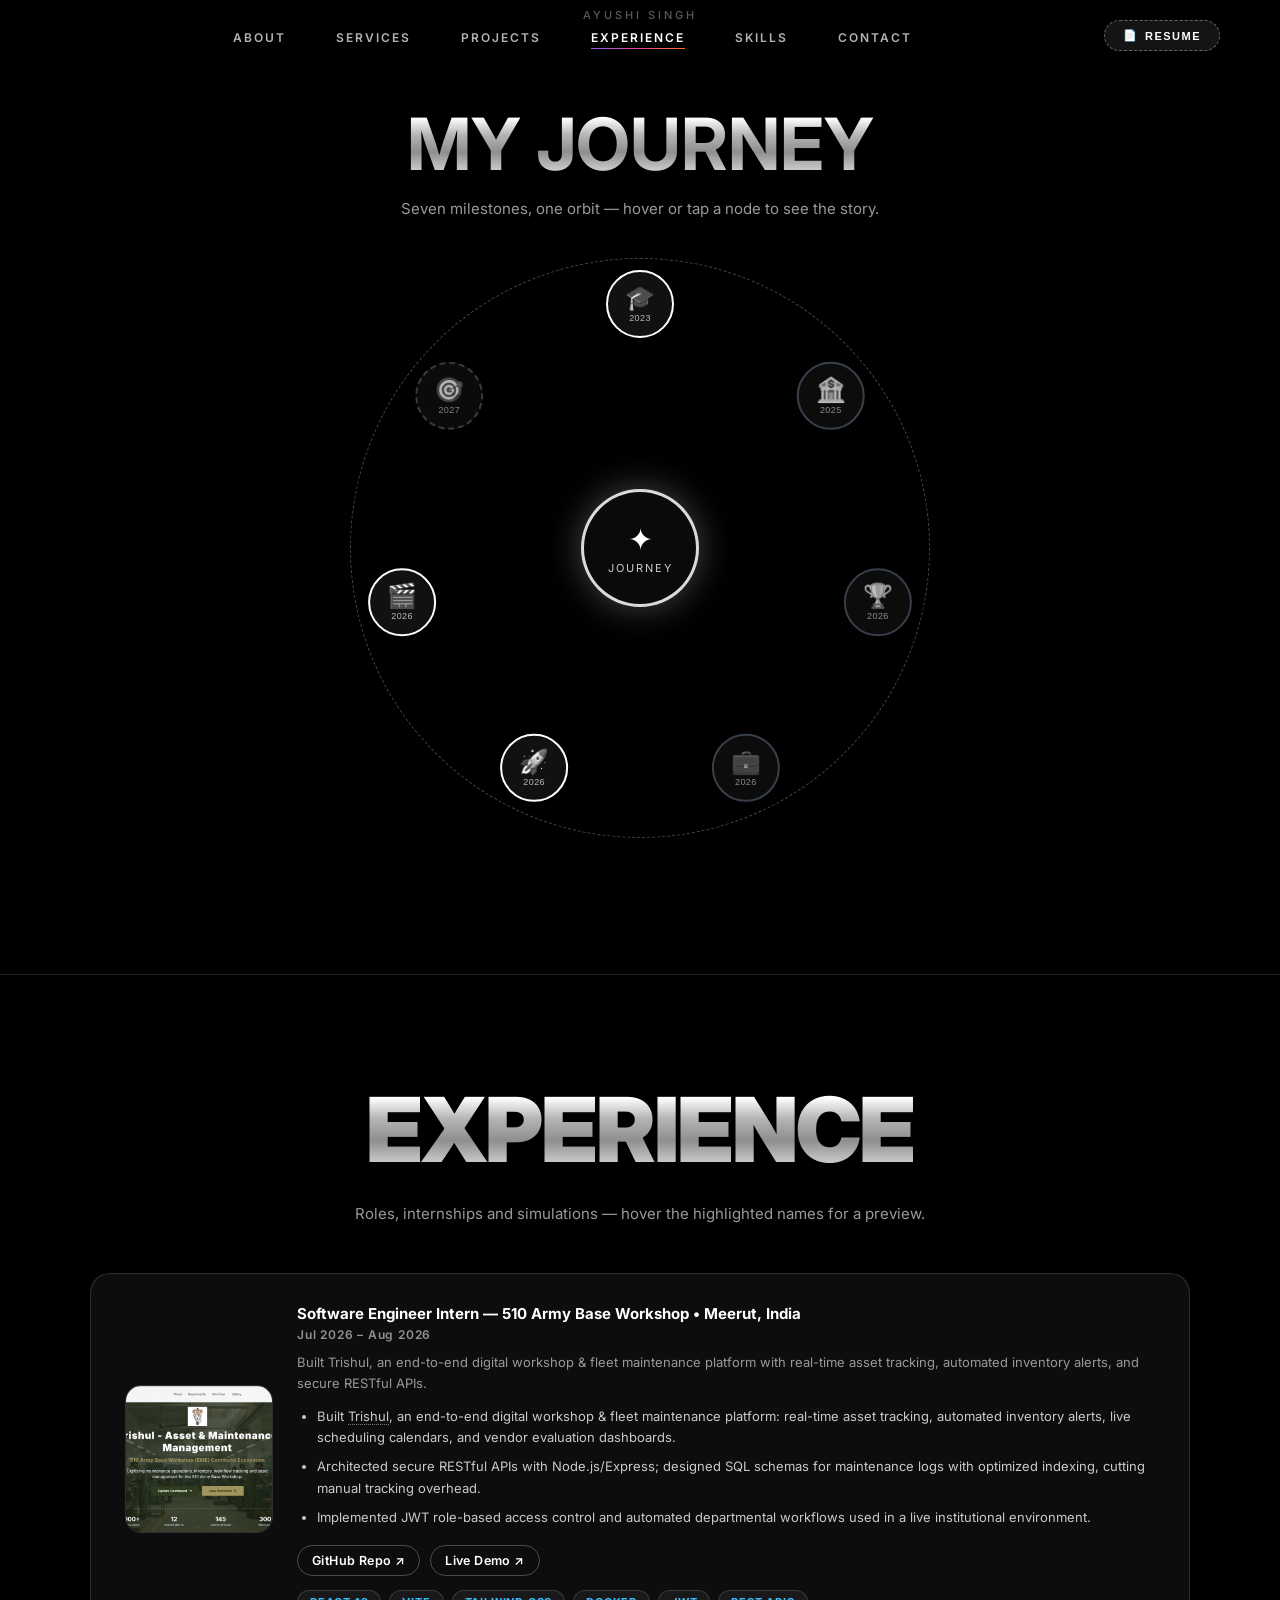
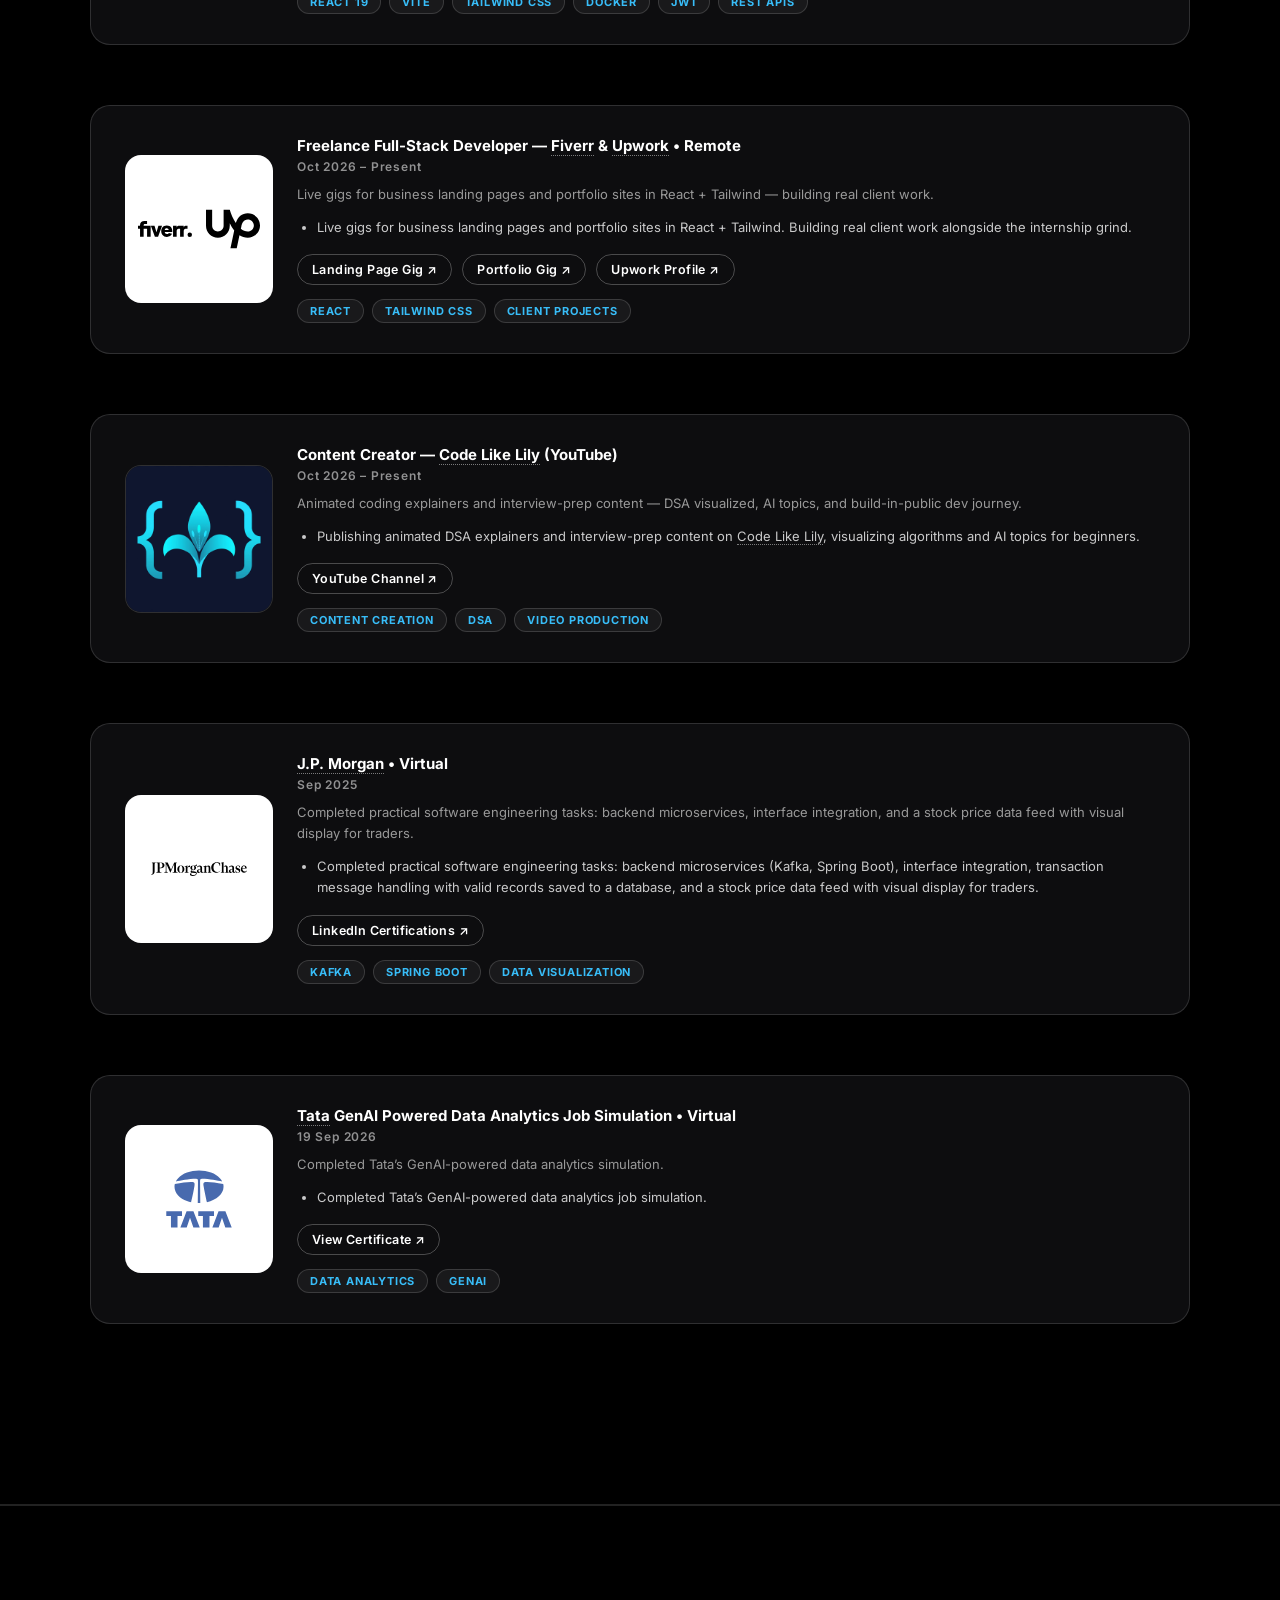
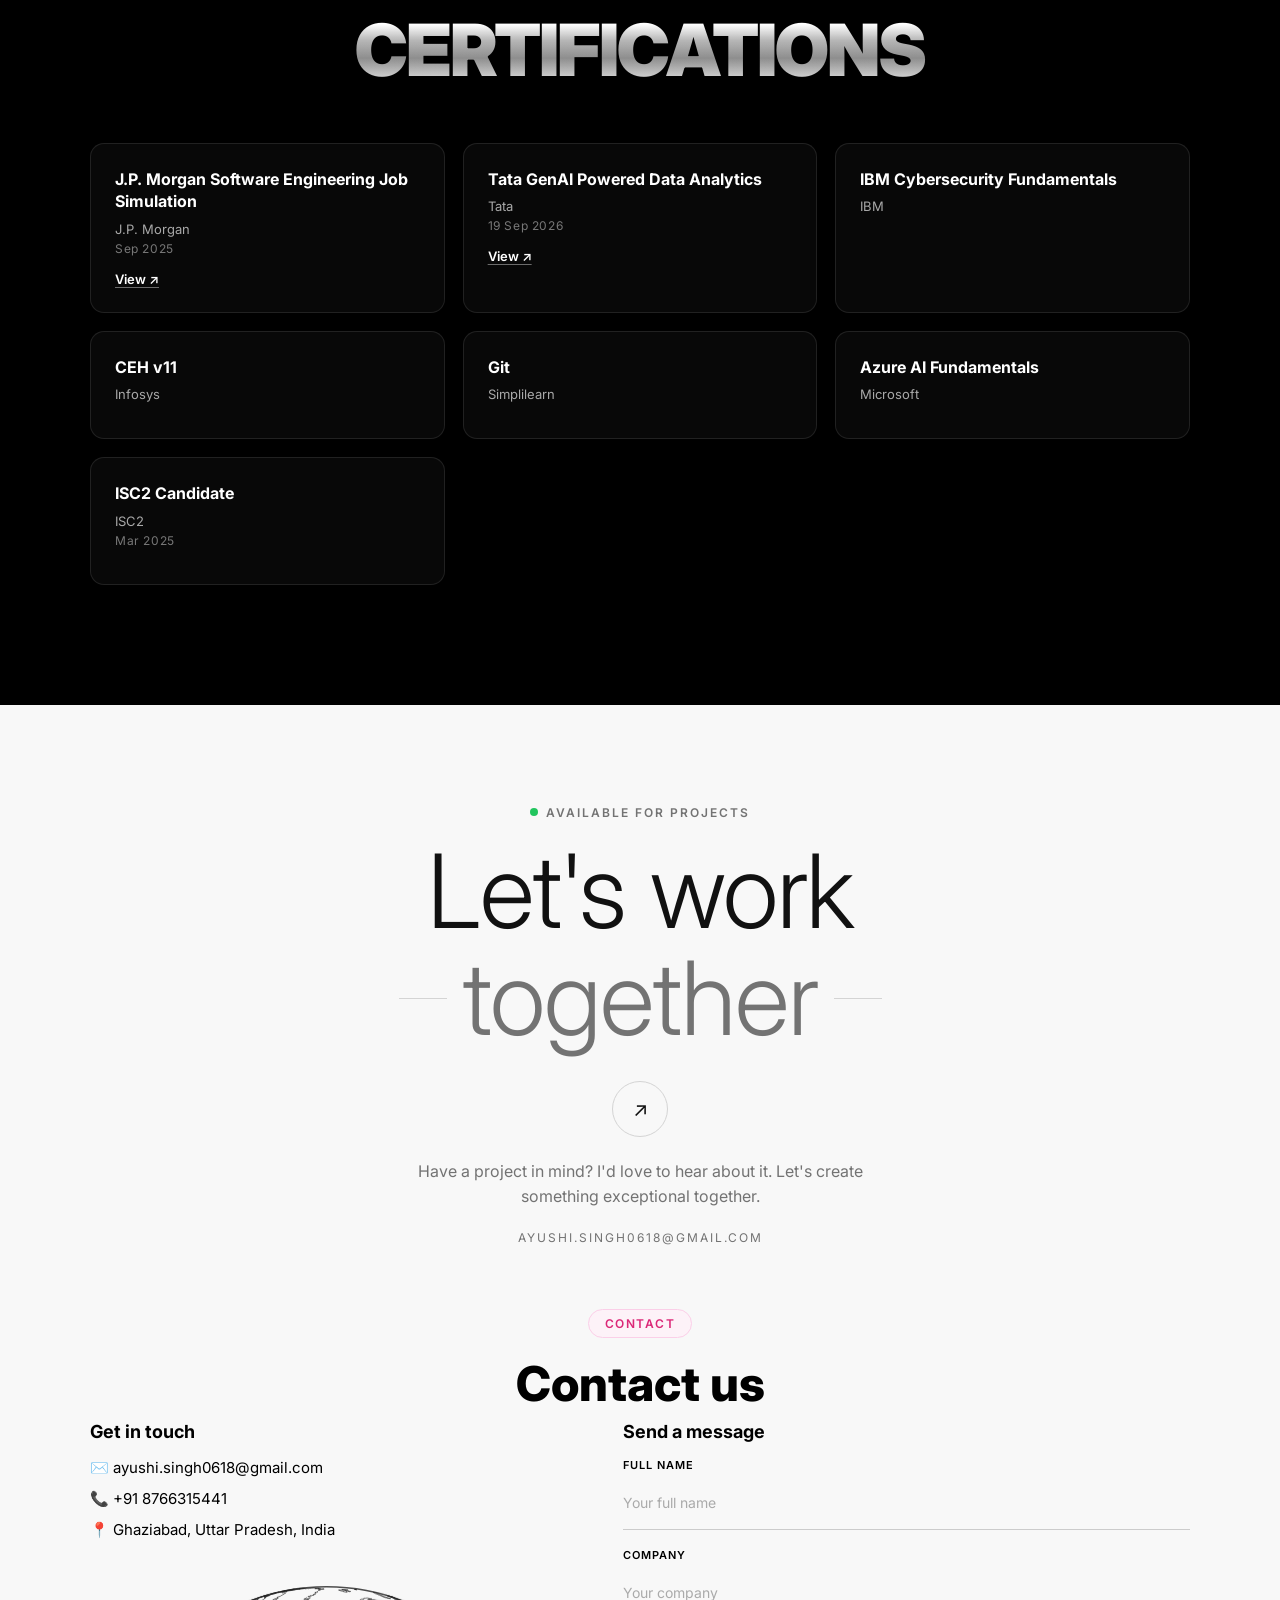
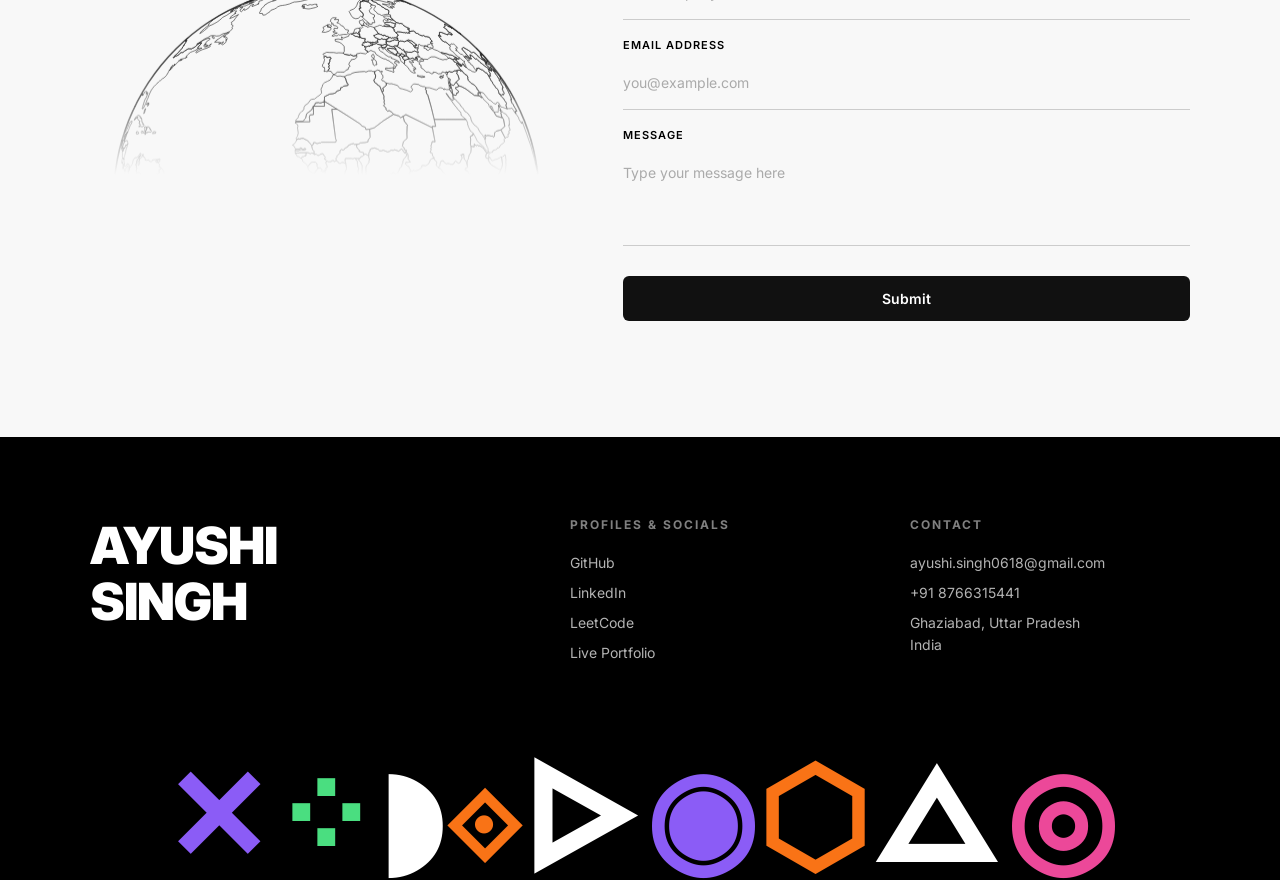
==== commit fad6b8b9: "Contact: rename cg-* to cwg-* (collision with circular gallery was shrinking form/globe)" ====
--- a/experience.html
+++ b/experience.html
@@ -226,21 +226,21 @@
       </div>
     </div>
     <!-- Contact with Globe (3) -->
-    <div class="cg-wrap reveal">
-      <p class="cg-pill">Contact</p>
-      <h3 class="cg-heading">Contact us</h3>
-      <div class="cg-body">
-        <div class="cg-touch">
+    <div class="cwg-wrap reveal">
+      <p class="cwg-pill">Contact</p>
+      <h3 class="cwg-heading">Contact us</h3>
+      <div class="cwg-body">
+        <div class="cwg-touch">
           <h4>Get in touch</h4>
           <a href="mailto:ayushi.singh0618@gmail.com">✉️ ayushi.singh0618@gmail.com</a>
           <a href="tel:+918766315441">📞 +91 8766315441</a>
           <p>📍 Ghaziabad, Uttar Pradesh, India</p>
-      <div class="cg-globe-wrap">
-        <canvas class="cg-globe" id="contact-globe" aria-hidden="true"></canvas>
-        <div class="cg-globe-fade"></div>
-      </div>
-        </div>
-        <form class="cg-form" id="contact-form">
+      <div class="cwg-globe-wrap">
+        <canvas class="cwg-globe" id="contact-globe" aria-hidden="true"></canvas>
+        <div class="cwg-globe-fade"></div>
+      </div>
+        </div>
+        <form class="cwg-form" id="contact-form">
           <h4>Send a message</h4>
           <div class="form-group">
             <label for="contact-name">Full name</label>
--- a/style.css
+++ b/style.css
@@ -1170,13 +1170,13 @@
   color: #737373;
 }
 
-.cg-wrap {
+.cwg-wrap {
   max-width: 1100px;
   margin: 0 auto;
   text-align: center;
 }
 
-.cg-pill {
+.cwg-pill {
   display: inline-block;
   padding: 6px 16px;
   border-radius: 999px;
@@ -1189,13 +1189,13 @@
   text-transform: uppercase;
 }
 
-.cg-heading {
+.cwg-heading {
   font-size: clamp(32px, 4vw, 48px);
   font-weight: 800;
   margin: 16px 0 8px;
 }
 
-.cg-globe-wrap {
+.cwg-globe-wrap {
   position: relative;
   overflow: hidden;
   /* Dome cap at every width: the original's 208px clip only cuts a dome when the
@@ -1204,7 +1204,7 @@
   margin-top: 24px;
 }
 
-.cg-globe {
+.cwg-globe {
   position: absolute;
   top: 0;
   left: 0;
@@ -1213,7 +1213,7 @@
   aspect-ratio: 1 / 1;
 }
 
-.cg-globe-fade {
+.cwg-globe-fade {
   position: absolute;
   inset-inline: 0;
   bottom: 0;
@@ -1222,7 +1222,7 @@
   pointer-events: none;
 }
 
-.cg-body {
+.cwg-body {
   display: grid;
   grid-template-columns: 1fr 1.2fr;
   gap: 60px;
@@ -1230,15 +1230,15 @@
   align-items: start;
 }
 
-.cg-touch h4,
-.cg-form h4 {
+.cwg-touch h4,
+.cwg-form h4 {
   font-size: 18px;
   font-weight: 700;
   margin-bottom: 16px;
 }
 
-.cg-touch a,
-.cg-touch p {
+.cwg-touch a,
+.cwg-touch p {
   display: block;
   margin-bottom: 12px;
   font-size: 15px;
@@ -1246,15 +1246,15 @@
   text-decoration: none;
 }
 
-.cg-touch a:hover {
+.cwg-touch a:hover {
   text-decoration: underline;
 }
 
-.cg-form .form-group {
+.cwg-form .form-group {
   margin-bottom: 18px;
 }
 
-.cg-form .btn-send {
+.cwg-form .btn-send {
   width: 100%;
   margin-top: 8px;
   padding: 14px;
@@ -1270,7 +1270,7 @@
 }
 
 @media (max-width: 768px) {
-  .cg-body {
+  .cwg-body {
     grid-template-columns: 1fr;
     gap: 40px;
   }
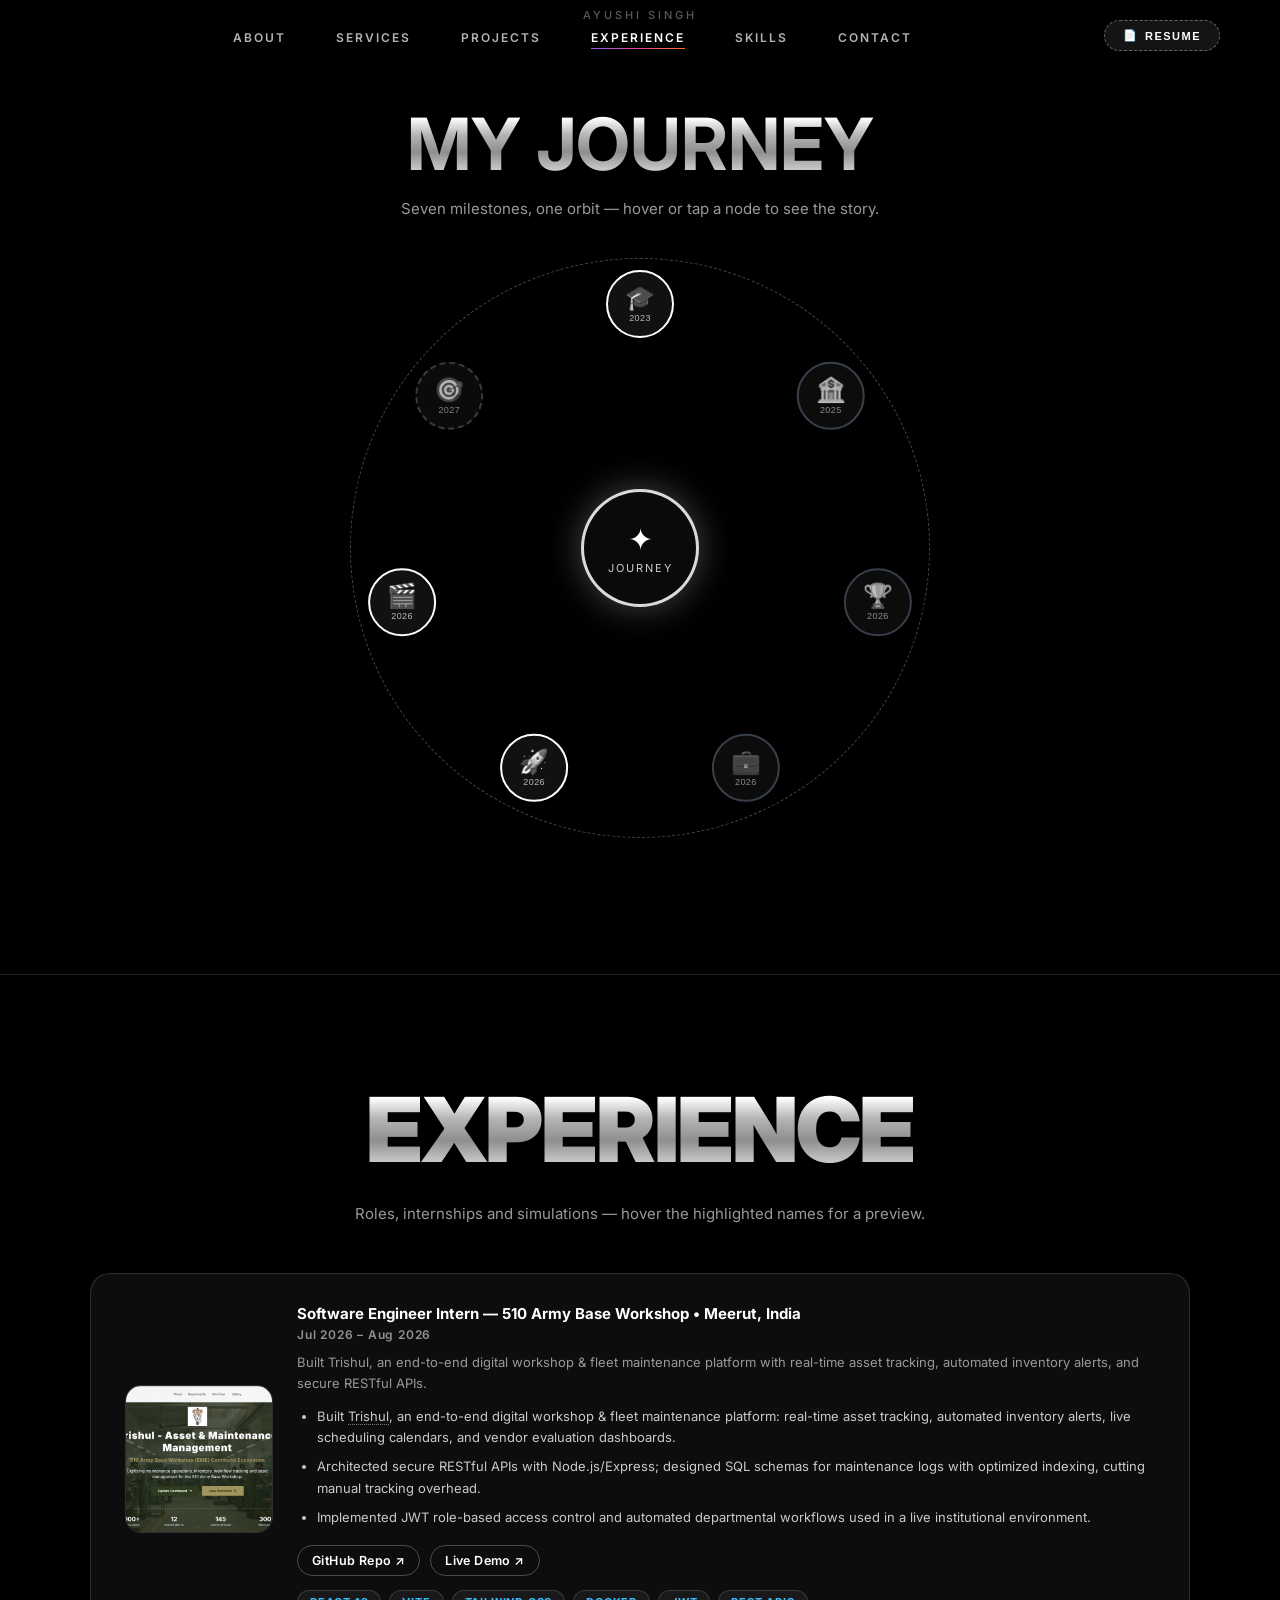
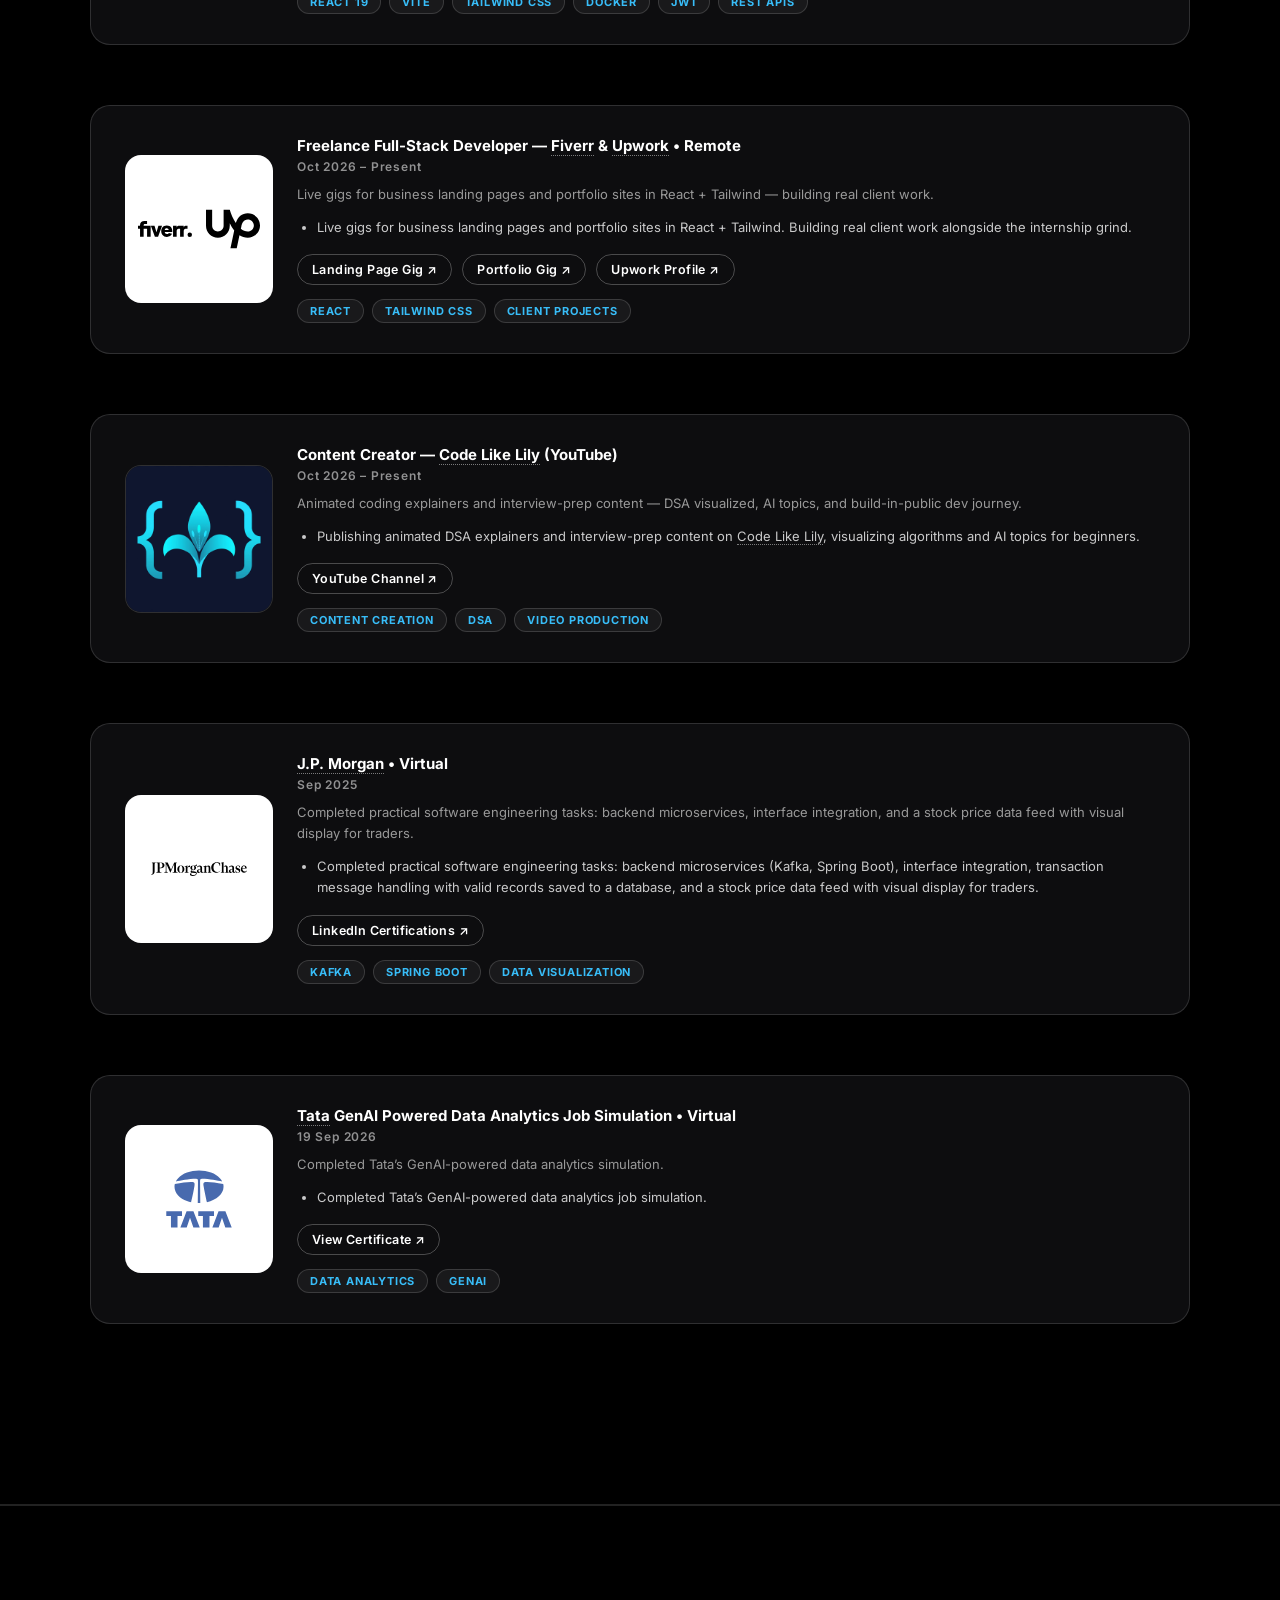
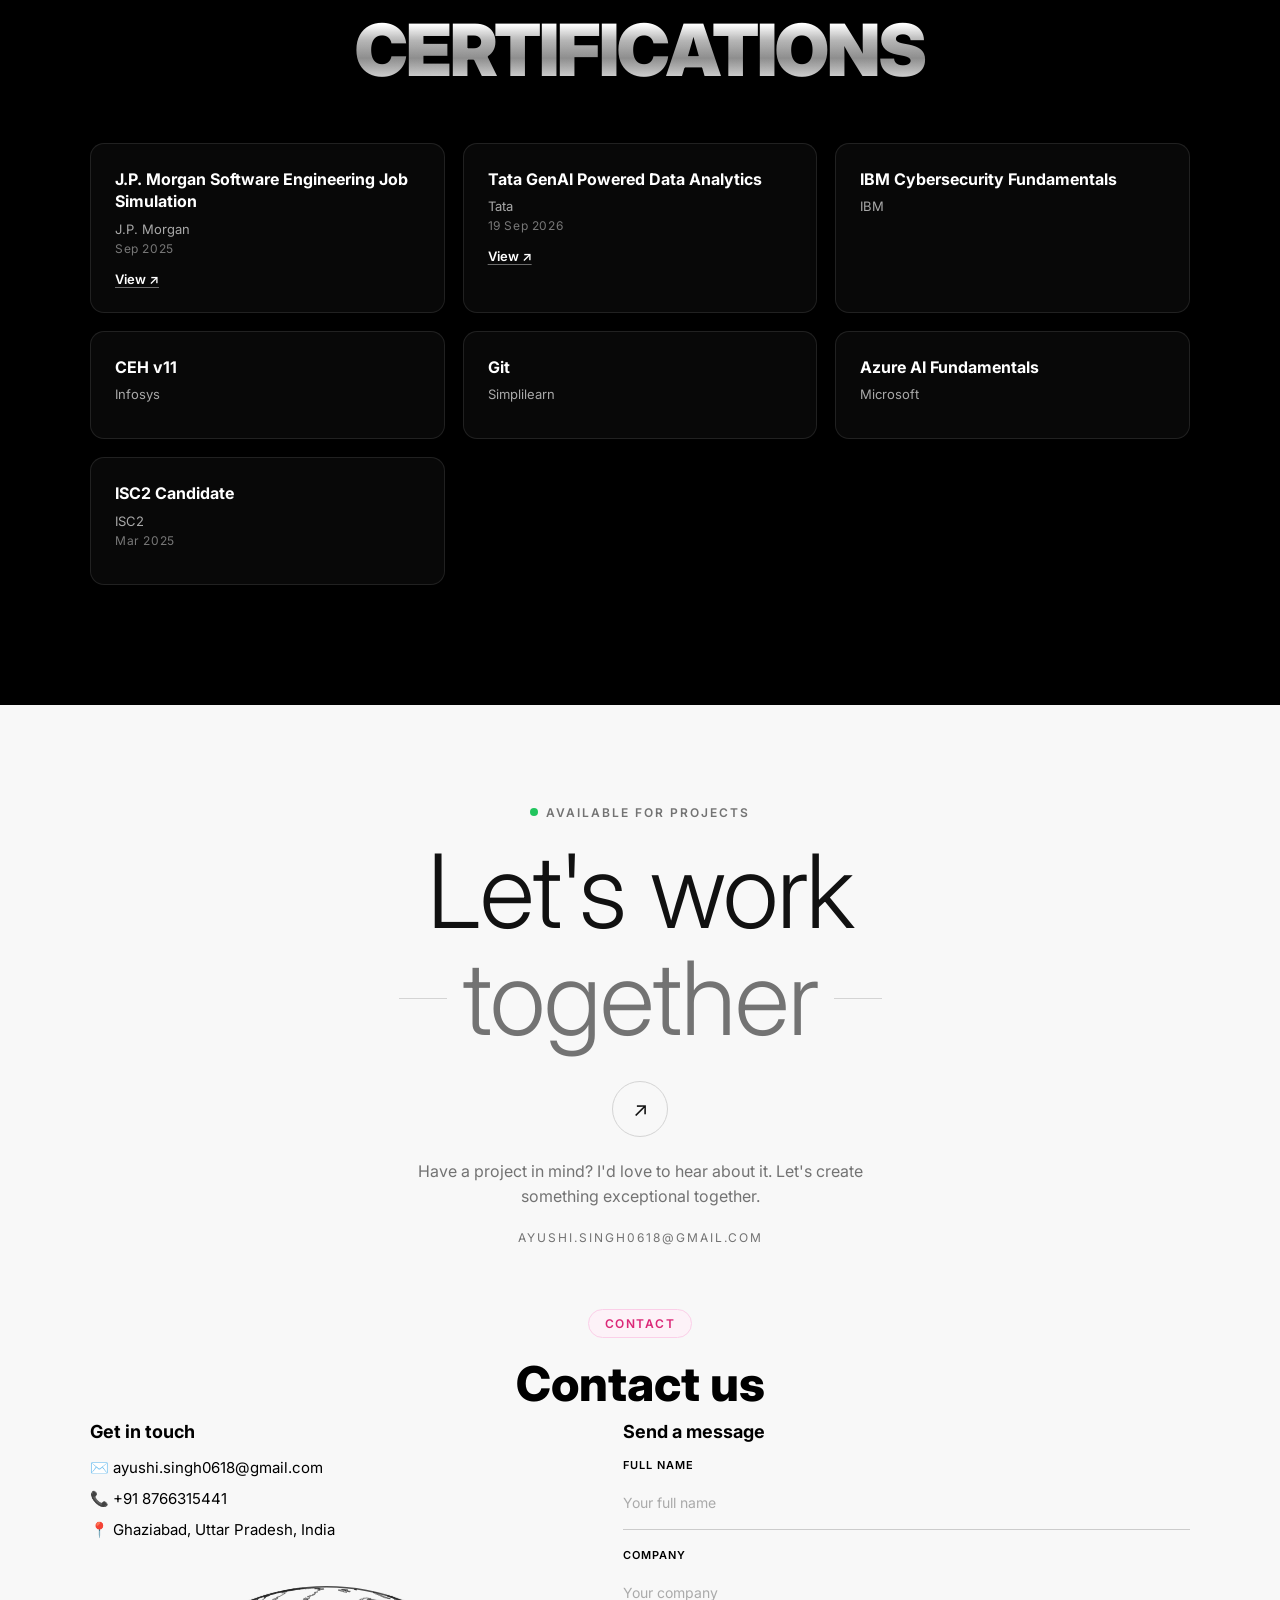
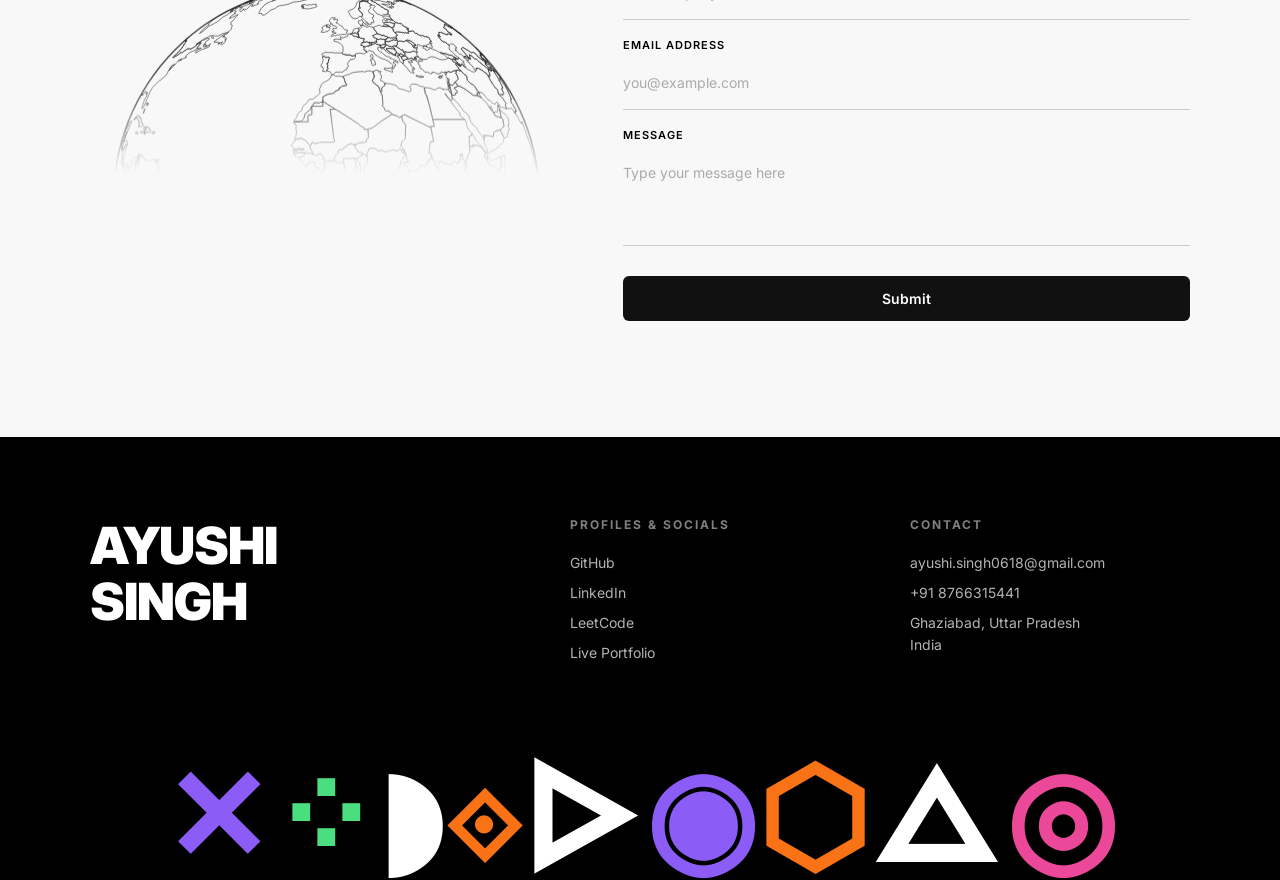
==== commit d6265bbf: "Book a call: calendar modal with month picker, time slots, booking request" ====
--- a/experience.html
+++ b/experience.html
@@ -216,11 +216,11 @@
         <p class="lw-perfect">Perfect</p>
         <h3 class="lw-talk-heading">Let's talk</h3>
         <div class="lw-pill-row">
-          <a class="lw-pill" href="#contact-form">
+          <button type="button" class="lw-pill" id="lw-book-call">
             <svg viewBox="0 0 24 24" fill="none" stroke="currentColor" stroke-width="2" stroke-linecap="round" stroke-linejoin="round" aria-hidden="true"><rect x="3" y="4" width="18" height="18" rx="2" /><line x1="16" y1="2" x2="16" y2="6" /><line x1="8" y1="2" x2="8" y2="6" /><line x1="3" y1="10" x2="21" y2="10" /></svg>
             <span>Book a call</span>
             <span aria-hidden="true">↗</span>
-          </a>
+          </button>
         </div>
         <p class="lw-intro">15 min intro call</p>
       </div>
@@ -265,6 +265,38 @@
     </div>
   </section>
 
+
+  <!-- ===== BOOK A CALL: calendar modal ===== -->
+  <div class="bk-modal" id="bk-modal" hidden>
+    <div class="bk-backdrop" data-bk-close></div>
+    <div class="bk-card" role="dialog" aria-modal="true" aria-labelledby="bk-title">
+      <button type="button" class="bk-close" data-bk-close aria-label="Close">×</button>
+      <div id="bk-view-book">
+        <h3 class="bk-title" id="bk-title">Book a call</h3>
+        <p class="bk-sub">Pick a day and a time for a 15-minute intro call. Times are in IST.</p>
+        <div class="bk-cal-head">
+          <button type="button" class="bk-nav" id="bk-prev" aria-label="Previous month">‹</button>
+          <span class="bk-month" id="bk-month"></span>
+          <button type="button" class="bk-nav" id="bk-next" aria-label="Next month">›</button>
+        </div>
+        <div class="bk-weekdays"><span>Su</span><span>Mo</span><span>Tu</span><span>We</span><span>Th</span><span>Fr</span><span>Sa</span></div>
+        <div class="bk-days" id="bk-days"></div>
+        <p class="bk-slots-label">Time</p>
+        <div class="bk-slots" id="bk-slots"></div>
+        <div class="bk-fields">
+          <input class="bk-input" id="bk-name" type="text" placeholder="Your name" autocomplete="name">
+          <input class="bk-input" id="bk-email" type="email" placeholder="Your email" autocomplete="email">
+        </div>
+        <button type="button" class="bk-confirm" id="bk-confirm">Request this slot</button>
+        <p class="bk-note" id="bk-note"></p>
+      </div>
+      <div id="bk-view-done" hidden>
+        <h3 class="bk-title">Request sent</h3>
+        <p class="bk-sub" id="bk-done-text"></p>
+        <button type="button" class="bk-confirm" data-bk-close>Done</button>
+      </div>
+    </div>
+  </div>
   <footer class="footer" id="footer">
     <div class="footer-top">
       <div class="footer-name-wrap">
--- a/style.css
+++ b/style.css
@@ -1138,6 +1138,8 @@
 .lw-pill {
   display: inline-flex;
   align-items: center;
+  font-family: inherit;
+  cursor: pointer;
   gap: 10px;
   padding: 14px 28px;
   border-radius: 999px;
@@ -3141,3 +3143,137 @@
   .cert-tunnel-stage.is-tunnel .cert-tunnel-card { padding: 16px; }
   .cert-tunnel-stage.is-tunnel .cert-tunnel-name { font-size: 14px; }
 }
+
+/* ===== BOOK A CALL CALENDAR MODAL ===== */
+.bk-modal {
+  position: fixed;
+  inset: 0;
+  z-index: 200;
+  display: flex;
+  align-items: center;
+  justify-content: center;
+  padding: 20px;
+}
+.bk-modal[hidden] { display: none; }
+.bk-backdrop {
+  position: absolute;
+  inset: 0;
+  background: rgba(0, 0, 0, 0.5);
+}
+.bk-card {
+  position: relative;
+  width: 100%;
+  max-width: 420px;
+  max-height: 90vh;
+  overflow-y: auto;
+  background: #fff;
+  border-radius: 16px;
+  padding: 28px 24px;
+  box-shadow: 0 24px 60px rgba(0, 0, 0, 0.3);
+}
+.bk-close {
+  position: absolute;
+  top: 12px;
+  right: 16px;
+  background: none;
+  border: none;
+  font-size: 26px;
+  line-height: 1;
+  color: #737373;
+  cursor: pointer;
+}
+.bk-title {
+  font-size: 24px;
+  font-weight: 700;
+  color: #111;
+  margin-bottom: 6px;
+}
+.bk-sub {
+  font-size: 14px;
+  line-height: 1.5;
+  color: #737373;
+  margin-bottom: 18px;
+}
+.bk-cal-head {
+  display: flex;
+  align-items: center;
+  justify-content: space-between;
+  margin-bottom: 10px;
+}
+.bk-month {
+  font-size: 15px;
+  font-weight: 700;
+  color: #111;
+}
+.bk-nav {
+  width: 32px;
+  height: 32px;
+  border-radius: 50%;
+  border: 1px solid #d4d4d4;
+  background: #fff;
+  font-size: 18px;
+  color: #111;
+  cursor: pointer;
+}
+.bk-nav:disabled { opacity: 0.35; cursor: default; }
+.bk-weekdays,
+.bk-days {
+  display: grid;
+  grid-template-columns: repeat(7, 1fr);
+  gap: 4px;
+  text-align: center;
+}
+.bk-weekdays { font-size: 11px; letter-spacing: 1px; color: #9a9a9a; margin-bottom: 6px; }
+.bk-day {
+  aspect-ratio: 1 / 1;
+  border: none;
+  border-radius: 50%;
+  background: transparent;
+  font-family: inherit;
+  font-size: 14px;
+  color: #111;
+  cursor: pointer;
+}
+.bk-day:disabled { color: #d4d4d4; cursor: default; }
+.bk-day.bk-selected { background: #111; color: #fff; }
+.bk-slots-label { font-size: 12px; letter-spacing: 1.5px; text-transform: uppercase; color: #737373; margin: 18px 0 10px; }
+.bk-slots { display: flex; flex-wrap: wrap; gap: 8px; }
+.bk-slot {
+  padding: 8px 14px;
+  border-radius: 999px;
+  border: 1px solid #d4d4d4;
+  background: #fff;
+  font-family: inherit;
+  font-size: 13px;
+  color: #111;
+  cursor: pointer;
+}
+.bk-slot.bk-selected { background: #111; color: #fff; border-color: #111; }
+.bk-fields { display: grid; gap: 12px; margin-top: 18px; }
+.bk-input {
+  width: 100%;
+  padding: 12px 0;
+  border: none;
+  border-bottom: 1px solid #d4d4d4;
+  font-family: inherit;
+  font-size: 15px;
+  color: #111;
+  outline: none;
+}
+.bk-input:focus { border-bottom-color: #111; }
+.bk-confirm {
+  width: 100%;
+  margin-top: 18px;
+  padding: 14px;
+  background: #111;
+  color: #fff;
+  border: none;
+  border-radius: 6px;
+  font-family: inherit;
+  font-size: 14px;
+  font-weight: 600;
+  cursor: pointer;
+}
+.bk-confirm:disabled { opacity: 0.6; cursor: default; }
+.bk-note { margin-top: 12px; font-size: 13px; line-height: 1.5; color: #b91c1c; min-height: 20px; }
+.bk-note:empty { display: none; }
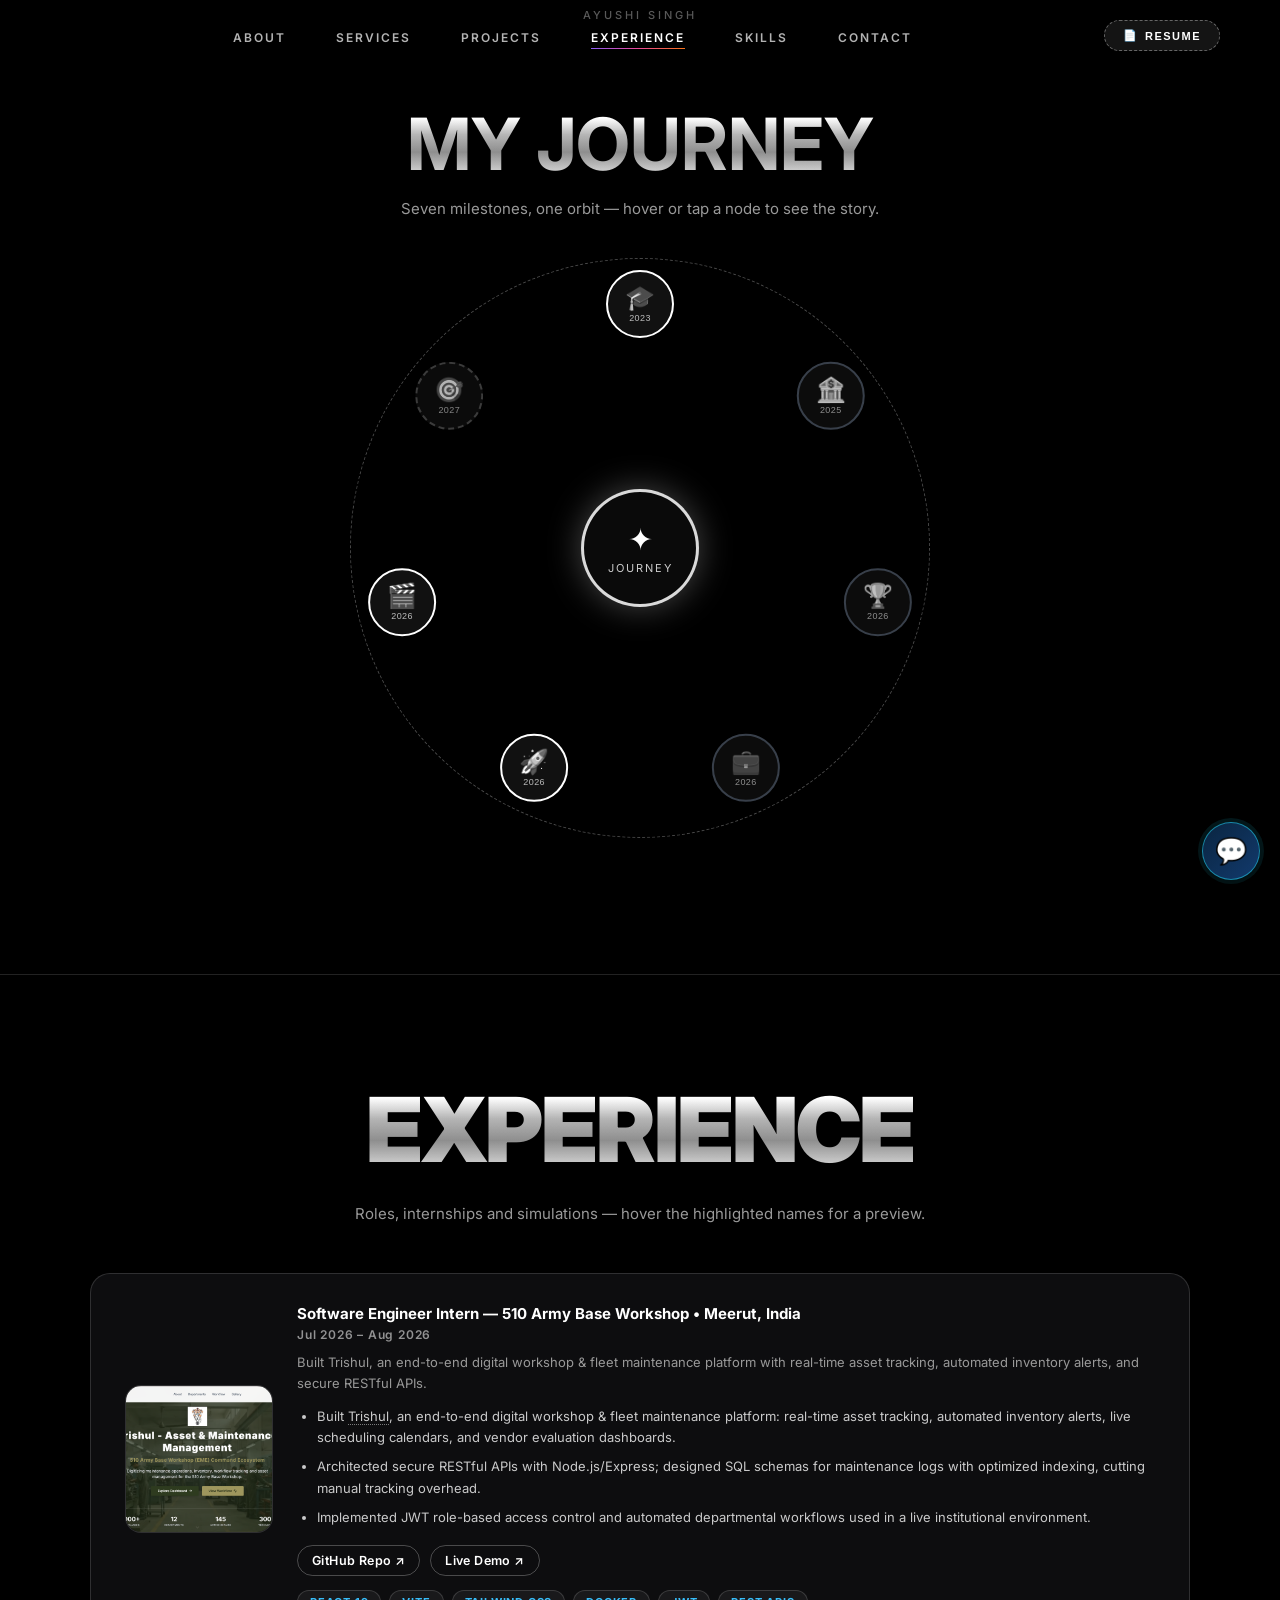
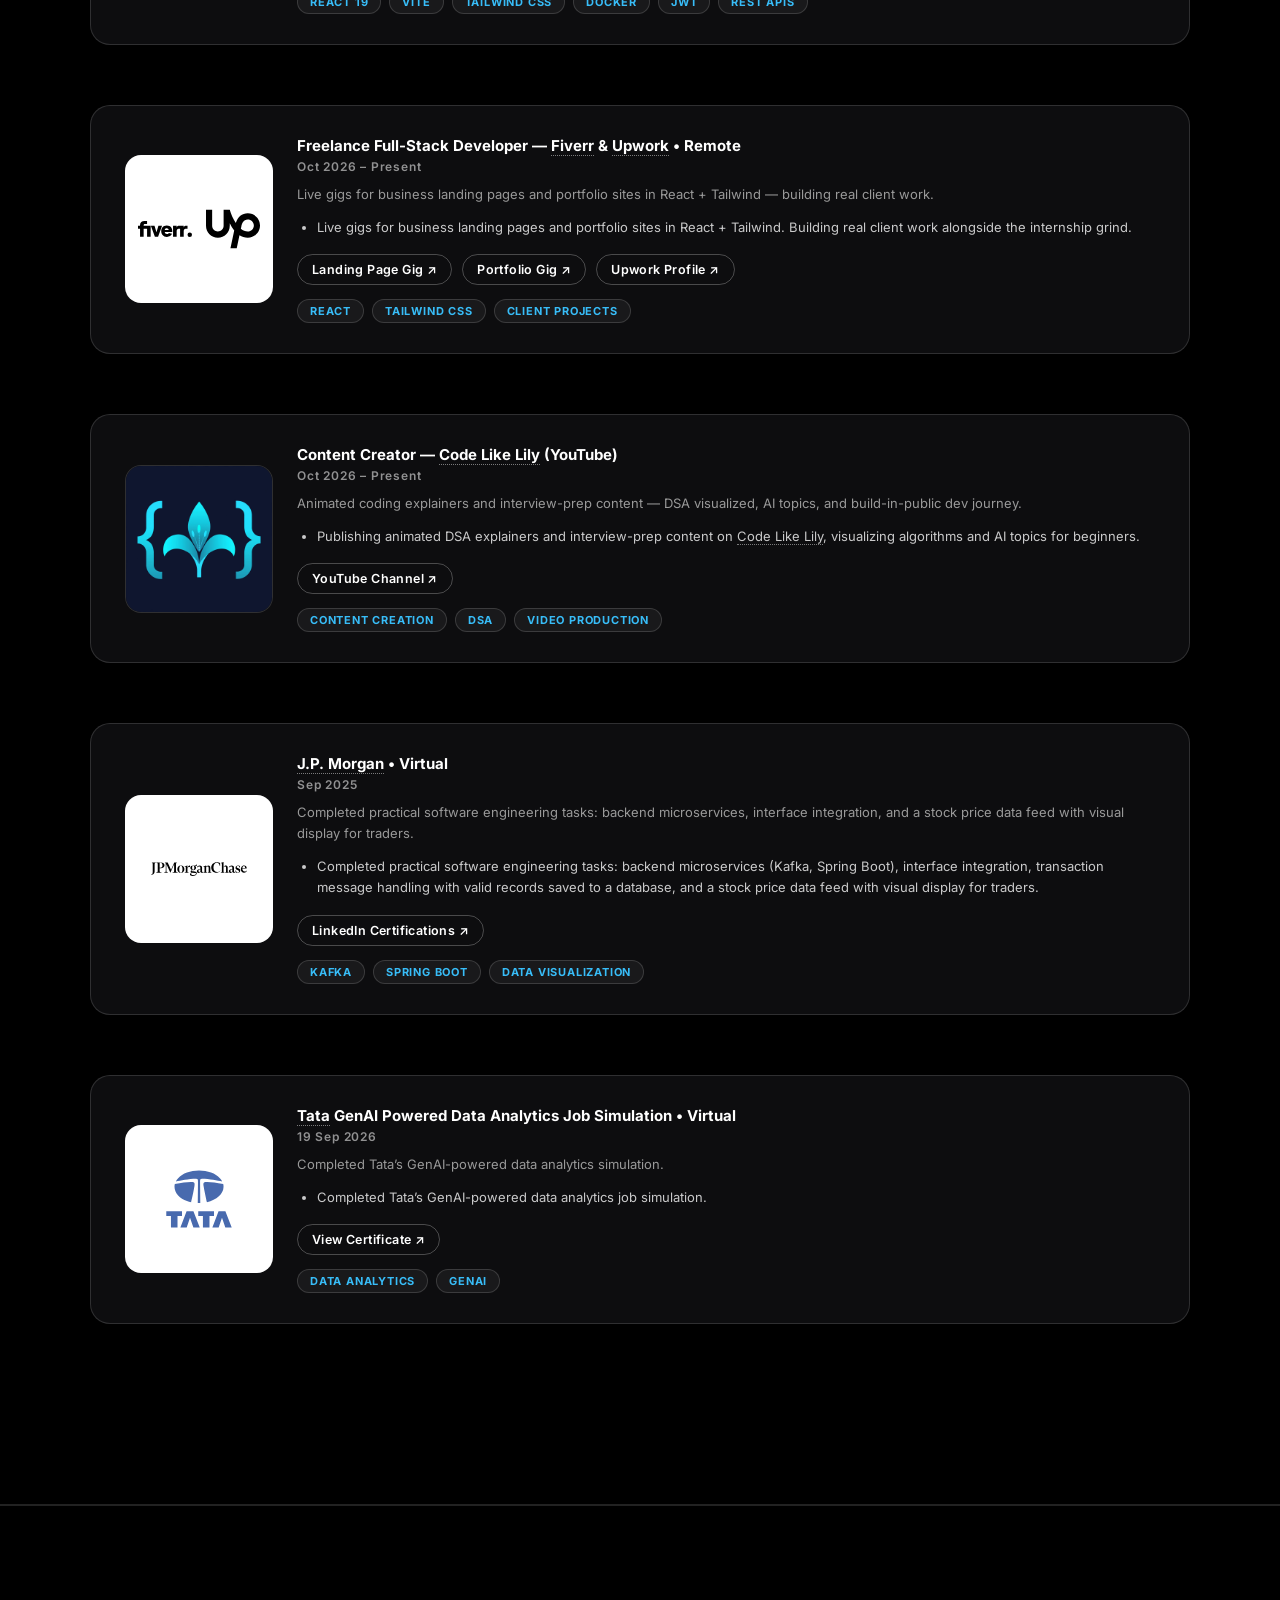
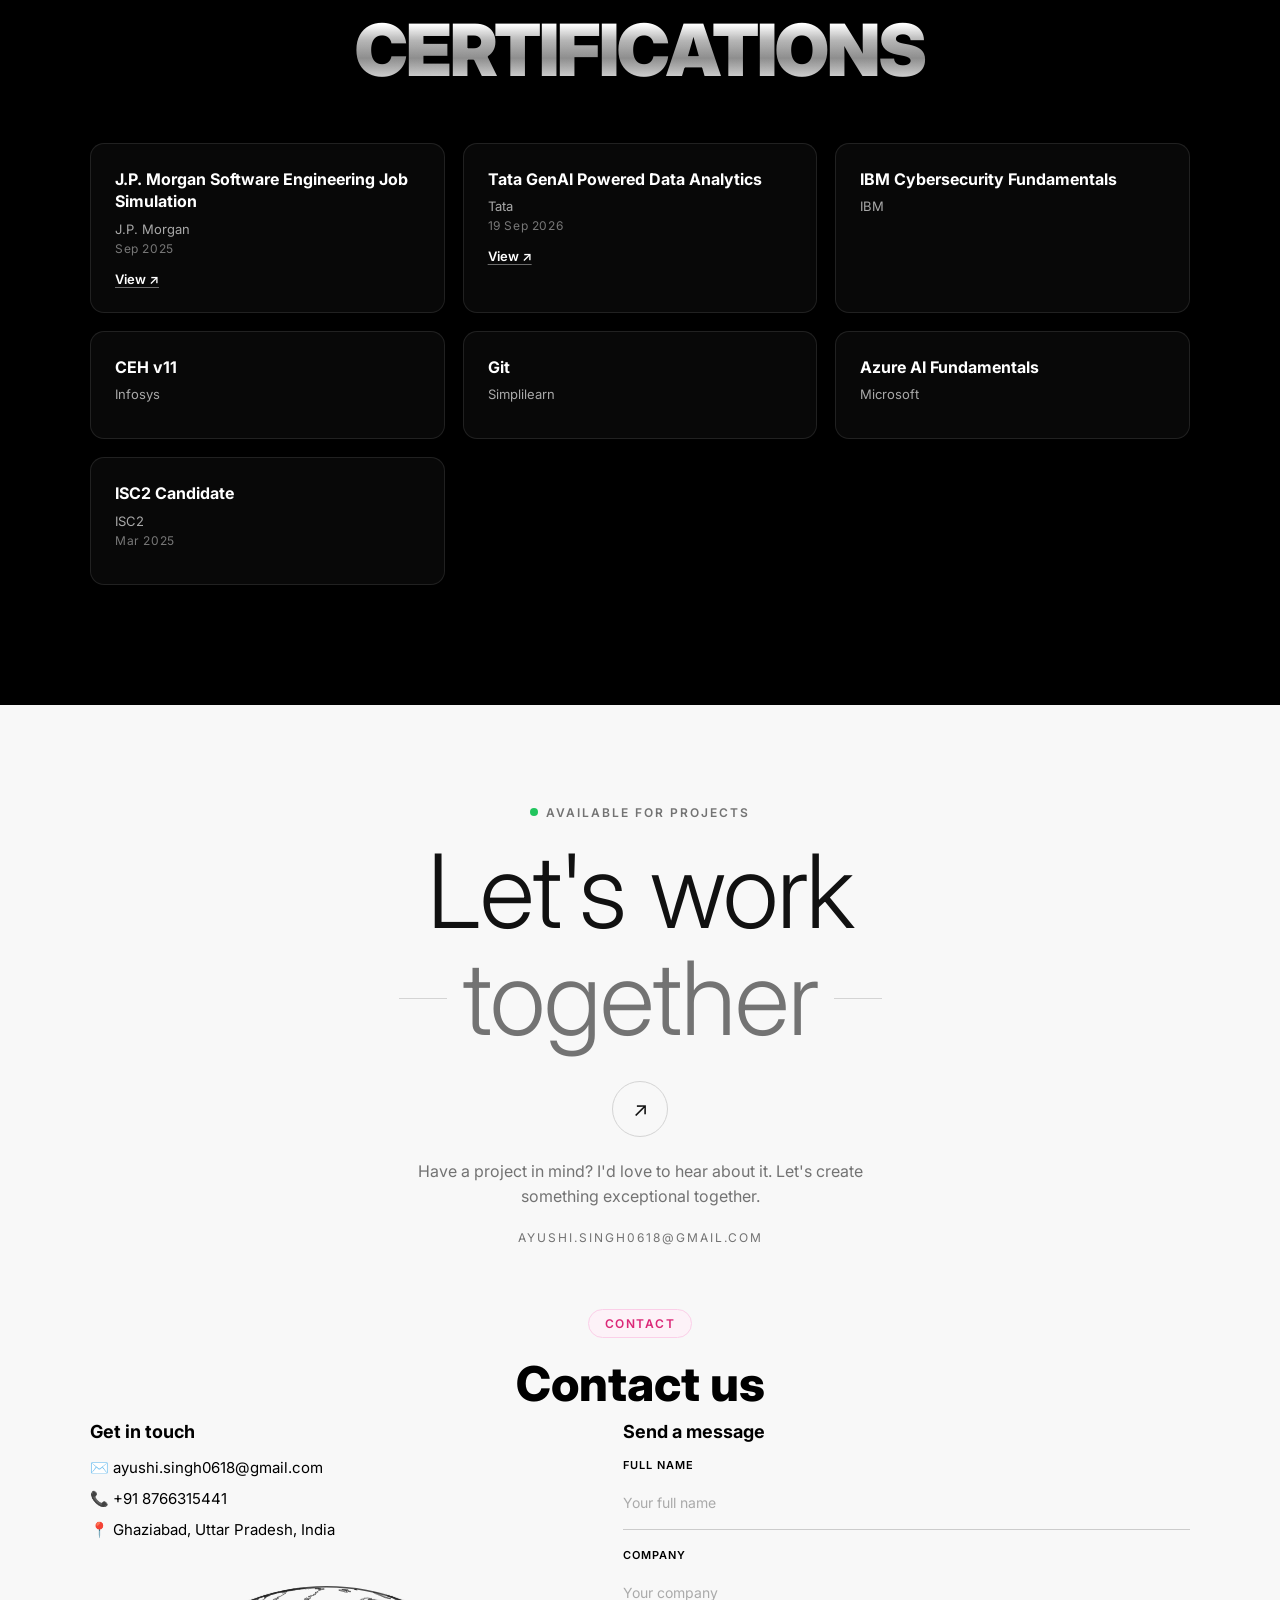
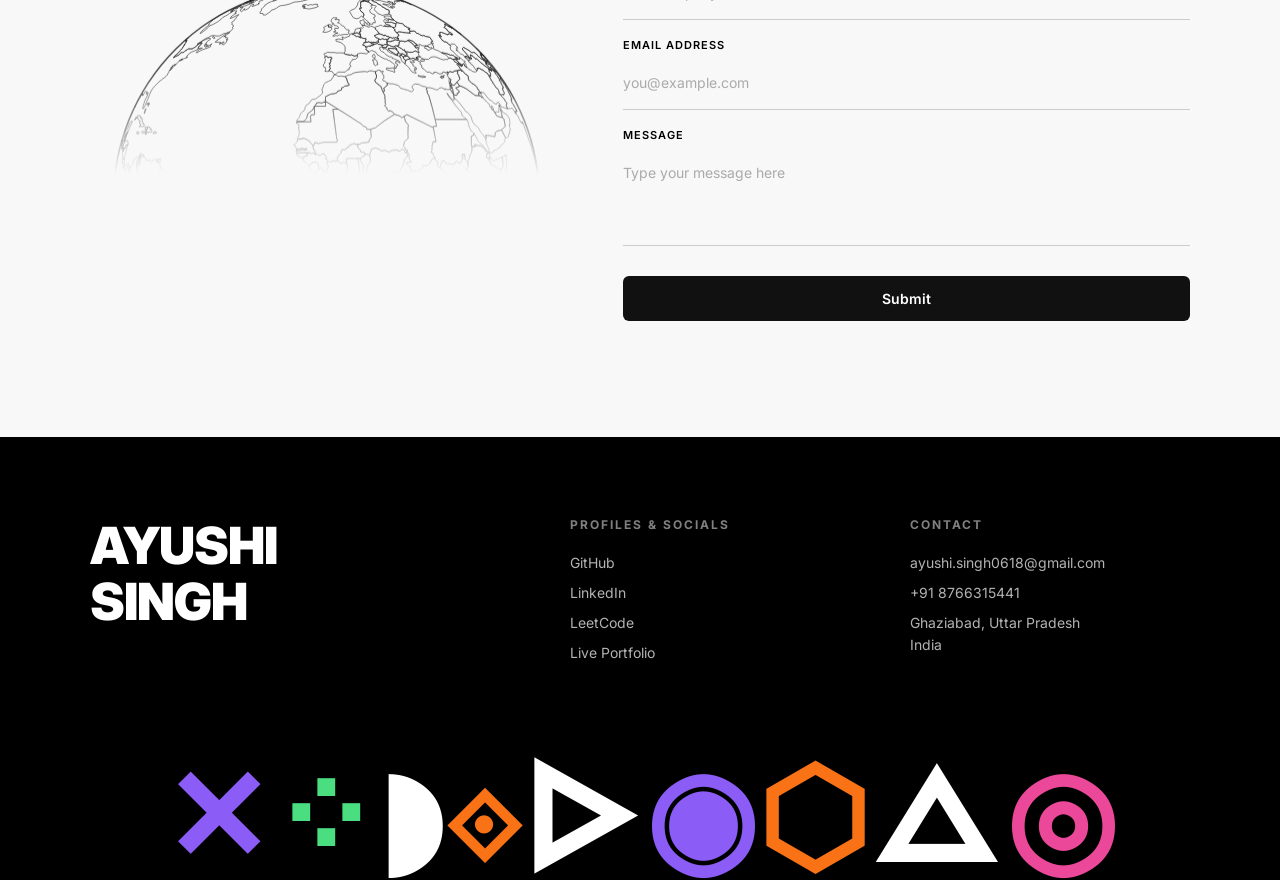
==== commit 8cb46037: "Add 'Ask about Ayushi' portfolio chat widget (Gemini + local FAQ fallback)" ====
--- a/experience.html
+++ b/experience.html
@@ -378,6 +378,36 @@
     </div>
   </div>
 
+  <!-- ===== PORTFOLIO CHAT: Ask about Ayushi ===== -->
+  <div class="pb-chat-root">
+    <button type="button" class="pb-chat-launcher" id="pb-chat-launcher" aria-label="Ask about Ayushi" aria-expanded="false" aria-controls="pb-chat-panel">
+      <span class="pb-chat-launcher-icon" aria-hidden="true">&#128172;</span>
+      <span class="pb-chat-launcher-close" aria-hidden="true">&times;</span>
+    </button>
+    <section class="pb-chat-panel" id="pb-chat-panel" aria-label="Ask about Ayushi" hidden>
+      <header class="pb-chat-head">
+        <div class="pb-chat-head-text">
+          <h3 class="pb-chat-title">Ask about Ayushi</h3>
+          <p class="pb-chat-sub">Recruiter Q&amp;A &middot; answers from her portfolio</p>
+        </div>
+        <button type="button" class="pb-chat-close" id="pb-chat-close" aria-label="Close chat">&times;</button>
+      </header>
+      <div class="pb-chat-messages" id="pb-chat-messages" aria-live="polite"></div>
+      <div class="pb-chat-chips" id="pb-chat-chips">
+        <button type="button" class="pb-chat-chip" data-pb-q="What projects has Ayushi built?">Projects</button>
+        <button type="button" class="pb-chat-chip" data-pb-q="What are Ayushi's skills?">Skills</button>
+        <button type="button" class="pb-chat-chip" data-pb-q="When does Ayushi graduate?">Graduation</button>
+        <button type="button" class="pb-chat-chip" data-pb-q="How can I contact Ayushi?">Contact</button>
+        <button type="button" class="pb-chat-chip" data-pb-q="How many LeetCode problems has Ayushi solved?">LeetCode</button>
+      </div>
+      <form class="pb-chat-form" id="pb-chat-form">
+        <input type="text" class="pb-chat-input" id="pb-chat-input" placeholder="Ask about skills, projects, experience&hellip;" autocomplete="off" maxlength="1000" aria-label="Your question">
+        <button type="submit" class="pb-chat-send" id="pb-chat-send" aria-label="Send question">&#10148;</button>
+      </form>
+      <p class="pb-chat-note" id="pb-chat-note" role="status"></p>
+    </section>
+  </div>
+
   <script src="intro.js"></script>
   <script src="circular-gallery.js"></script>
   <script src="orbital-timeline.js"></script>
--- a/style.css
+++ b/style.css
@@ -3277,3 +3277,208 @@
 .bk-confirm:disabled { opacity: 0.6; cursor: default; }
 .bk-note { margin-top: 12px; font-size: 13px; line-height: 1.5; color: #b91c1c; min-height: 20px; }
 .bk-note:empty { display: none; }
+
+/* ===== PORTFOLIO CHAT: Ask about Ayushi (floating recruiter Q&A) ===== */
+/* Navy/cyan widget. Own pb-chat-* prefix; never reuse cg-* or cwg-* here. */
+.pb-chat-root {
+  position: fixed;
+  right: 20px;
+  bottom: 20px;
+  z-index: 3000;
+  font-family: var(--font-main);
+}
+.pb-chat-launcher {
+  width: 58px;
+  height: 58px;
+  border-radius: 50%;
+  border: 1px solid rgba(34, 211, 238, 0.55);
+  background: linear-gradient(135deg, #0a2540, #123a6d);
+  color: #fff;
+  font-size: 26px;
+  line-height: 1;
+  cursor: pointer;
+  box-shadow: 0 8px 28px rgba(0, 0, 0, 0.55), 0 0 0 4px rgba(34, 211, 238, 0.12);
+  display: flex;
+  align-items: center;
+  justify-content: center;
+  margin-left: auto;
+  transition: transform 0.2s ease, box-shadow 0.2s ease;
+}
+.pb-chat-launcher:hover {
+  transform: translateY(-2px);
+  box-shadow: 0 12px 32px rgba(0, 0, 0, 0.6), 0 0 0 6px rgba(34, 211, 238, 0.18);
+}
+.pb-chat-launcher:focus-visible {
+  outline: 2px solid #22d3ee;
+  outline-offset: 3px;
+}
+.pb-chat-launcher-close { display: none; font-size: 30px; }
+.pb-chat-root.pb-chat-open .pb-chat-launcher-icon { display: none; }
+.pb-chat-root.pb-chat-open .pb-chat-launcher-close { display: block; }
+.pb-chat-panel {
+  position: absolute;
+  right: 0;
+  bottom: 70px;
+  width: min(370px, calc(100vw - 32px));
+  height: min(520px, calc(100vh - 120px));
+  display: flex;
+  flex-direction: column;
+  background: #0a1a2e;
+  border: 1px solid rgba(34, 211, 238, 0.35);
+  border-radius: 18px;
+  box-shadow: 0 20px 60px rgba(0, 0, 0, 0.65);
+  overflow: hidden;
+  color: #e8f1f8;
+}
+.pb-chat-panel[hidden] { display: none; }
+.pb-chat-head {
+  display: flex;
+  align-items: flex-start;
+  justify-content: space-between;
+  gap: 12px;
+  padding: 16px 16px 12px;
+  background: linear-gradient(135deg, #0a2540, #0e3a5c);
+  border-bottom: 1px solid rgba(34, 211, 238, 0.25);
+}
+.pb-chat-title {
+  margin: 0;
+  font-size: 16px;
+  font-weight: 700;
+  color: #fff;
+}
+.pb-chat-sub {
+  margin: 3px 0 0;
+  font-size: 12px;
+  line-height: 1.4;
+  color: #9fd8e8;
+}
+.pb-chat-close {
+  flex: none;
+  width: 30px;
+  height: 30px;
+  border-radius: 50%;
+  border: 1px solid rgba(255, 255, 255, 0.25);
+  background: transparent;
+  color: #fff;
+  font-size: 19px;
+  line-height: 1;
+  cursor: pointer;
+}
+.pb-chat-close:hover { border-color: #22d3ee; color: #22d3ee; }
+.pb-chat-messages {
+  flex: 1;
+  overflow-y: auto;
+  padding: 14px;
+  display: flex;
+  flex-direction: column;
+  gap: 10px;
+  scrollbar-width: thin;
+  scrollbar-color: rgba(34, 211, 238, 0.4) transparent;
+}
+.pb-chat-msg {
+  max-width: 88%;
+  padding: 10px 13px;
+  border-radius: 14px;
+  font-size: 14px;
+  line-height: 1.55;
+  white-space: pre-wrap;
+  word-break: break-word;
+}
+.pb-chat-msg a { color: #22d3ee; text-decoration: underline; }
+.pb-chat-msg-bot {
+  align-self: flex-start;
+  background: #12324f;
+  color: #e8f1f8;
+  border-bottom-left-radius: 4px;
+}
+.pb-chat-msg-user {
+  align-self: flex-end;
+  background: #0891b2;
+  color: #fff;
+  border-bottom-right-radius: 4px;
+}
+.pb-chat-typing {
+  align-self: flex-start;
+  background: #12324f;
+  border-radius: 14px;
+  border-bottom-left-radius: 4px;
+  padding: 12px 14px;
+  display: inline-flex;
+  gap: 5px;
+}
+.pb-chat-typing span {
+  width: 7px;
+  height: 7px;
+  border-radius: 50%;
+  background: #22d3ee;
+  animation: pb-chat-blink 1.2s infinite;
+}
+.pb-chat-typing span:nth-child(2) { animation-delay: 0.2s; }
+.pb-chat-typing span:nth-child(3) { animation-delay: 0.4s; }
+@keyframes pb-chat-blink {
+  0%, 80%, 100% { opacity: 0.3; }
+  40% { opacity: 1; }
+}
+.pb-chat-chips {
+  display: flex;
+  flex-wrap: wrap;
+  gap: 8px;
+  padding: 0 14px 10px;
+}
+.pb-chat-chip {
+  padding: 7px 12px;
+  border-radius: 999px;
+  border: 1px solid rgba(34, 211, 238, 0.5);
+  background: transparent;
+  color: #a5e3f2;
+  font-family: inherit;
+  font-size: 12.5px;
+  cursor: pointer;
+  transition: background 0.15s ease, color 0.15s ease;
+}
+.pb-chat-chip:hover { background: rgba(34, 211, 238, 0.15); color: #fff; }
+.pb-chat-form {
+  display: flex;
+  gap: 8px;
+  padding: 10px 14px 12px;
+  border-top: 1px solid rgba(34, 211, 238, 0.2);
+}
+.pb-chat-input {
+  flex: 1;
+  min-width: 0;
+  padding: 11px 13px;
+  border-radius: 10px;
+  border: 1px solid rgba(34, 211, 238, 0.35);
+  background: #0d2138;
+  color: #fff;
+  font-family: inherit;
+  font-size: 14px;
+  outline: none;
+}
+.pb-chat-input::placeholder { color: #6b8ca3; }
+.pb-chat-input:focus { border-color: #22d3ee; }
+.pb-chat-send {
+  flex: none;
+  width: 44px;
+  border-radius: 10px;
+  border: none;
+  background: #0891b2;
+  color: #fff;
+  font-size: 18px;
+  cursor: pointer;
+}
+.pb-chat-send:hover { background: #06b6d4; }
+.pb-chat-send:disabled { opacity: 0.55; cursor: default; }
+.pb-chat-note {
+  margin: 0;
+  padding: 0 14px 10px;
+  font-size: 11.5px;
+  line-height: 1.4;
+  color: #7fa3b8;
+  min-height: 0;
+}
+.pb-chat-note:empty { display: none; }
+@media (max-width: 480px) {
+  .pb-chat-root { right: 12px; bottom: 12px; }
+  .pb-chat-panel { bottom: 66px; }
+}
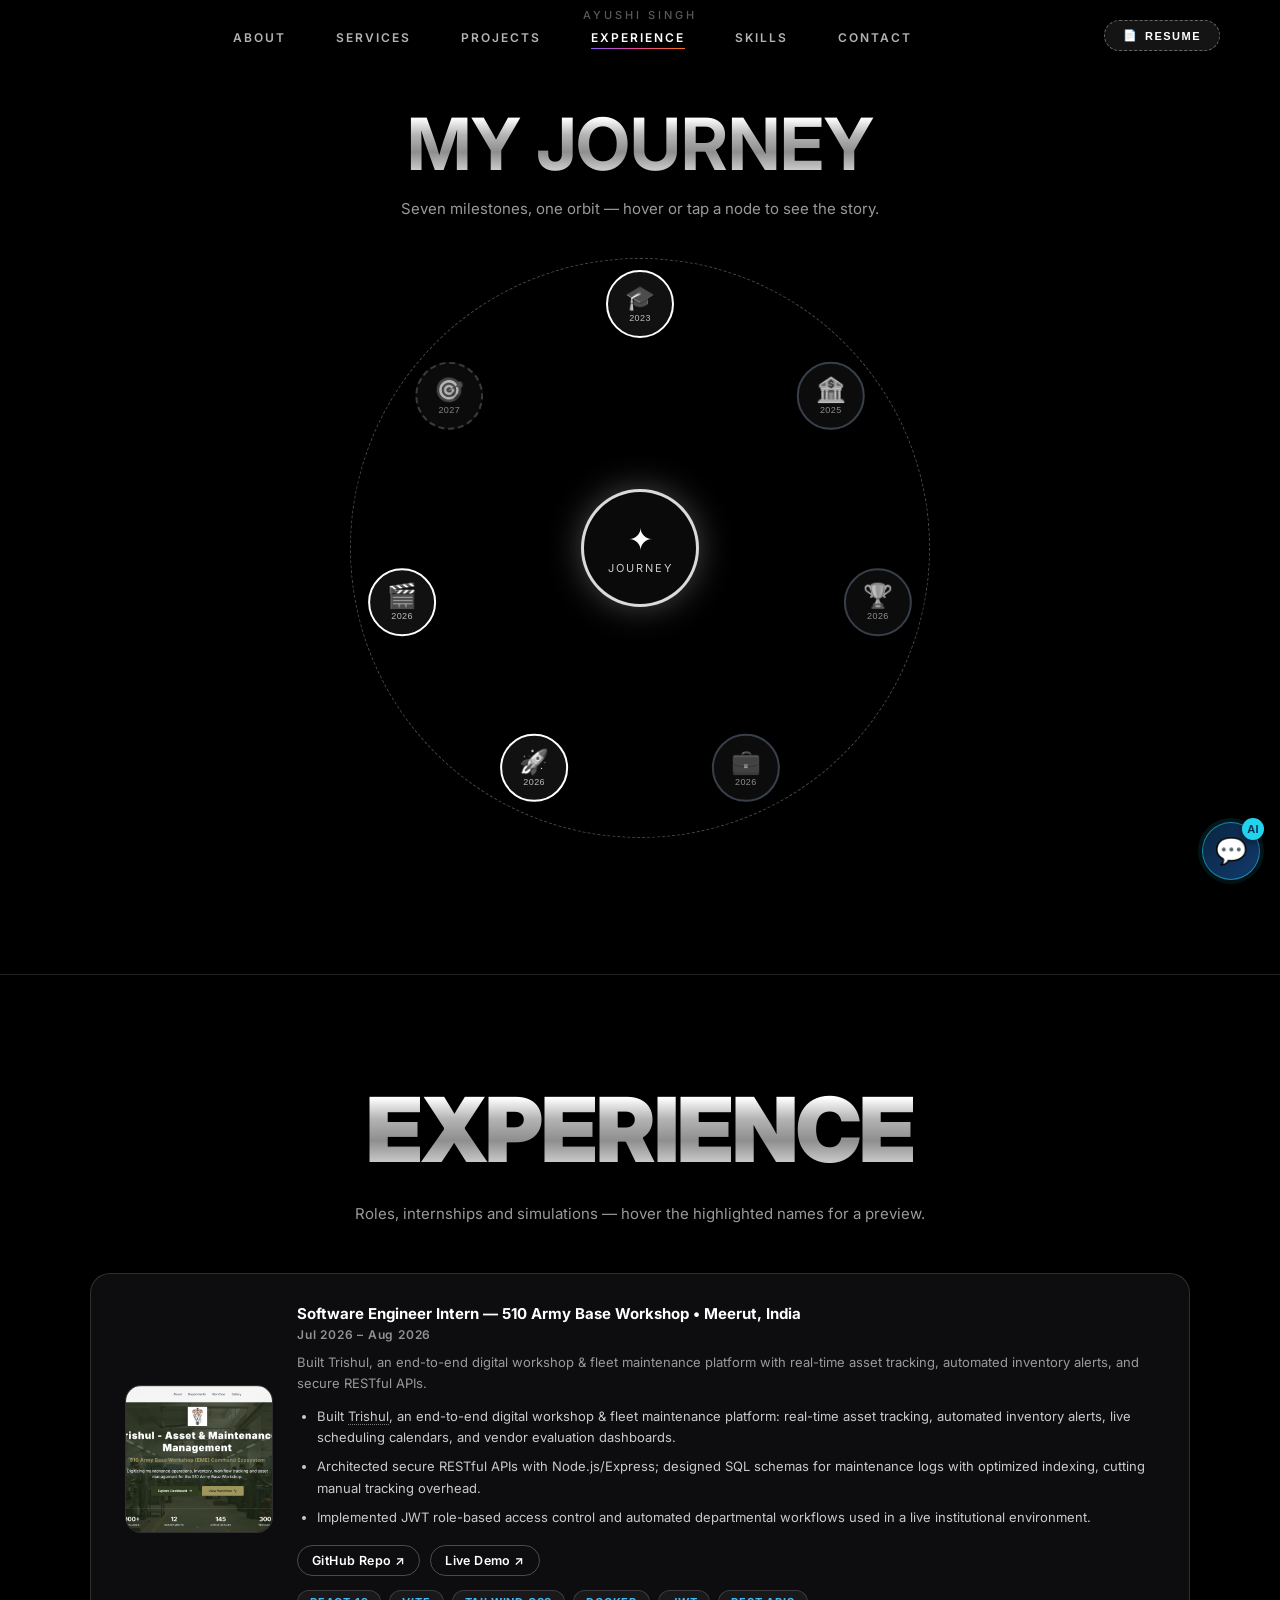
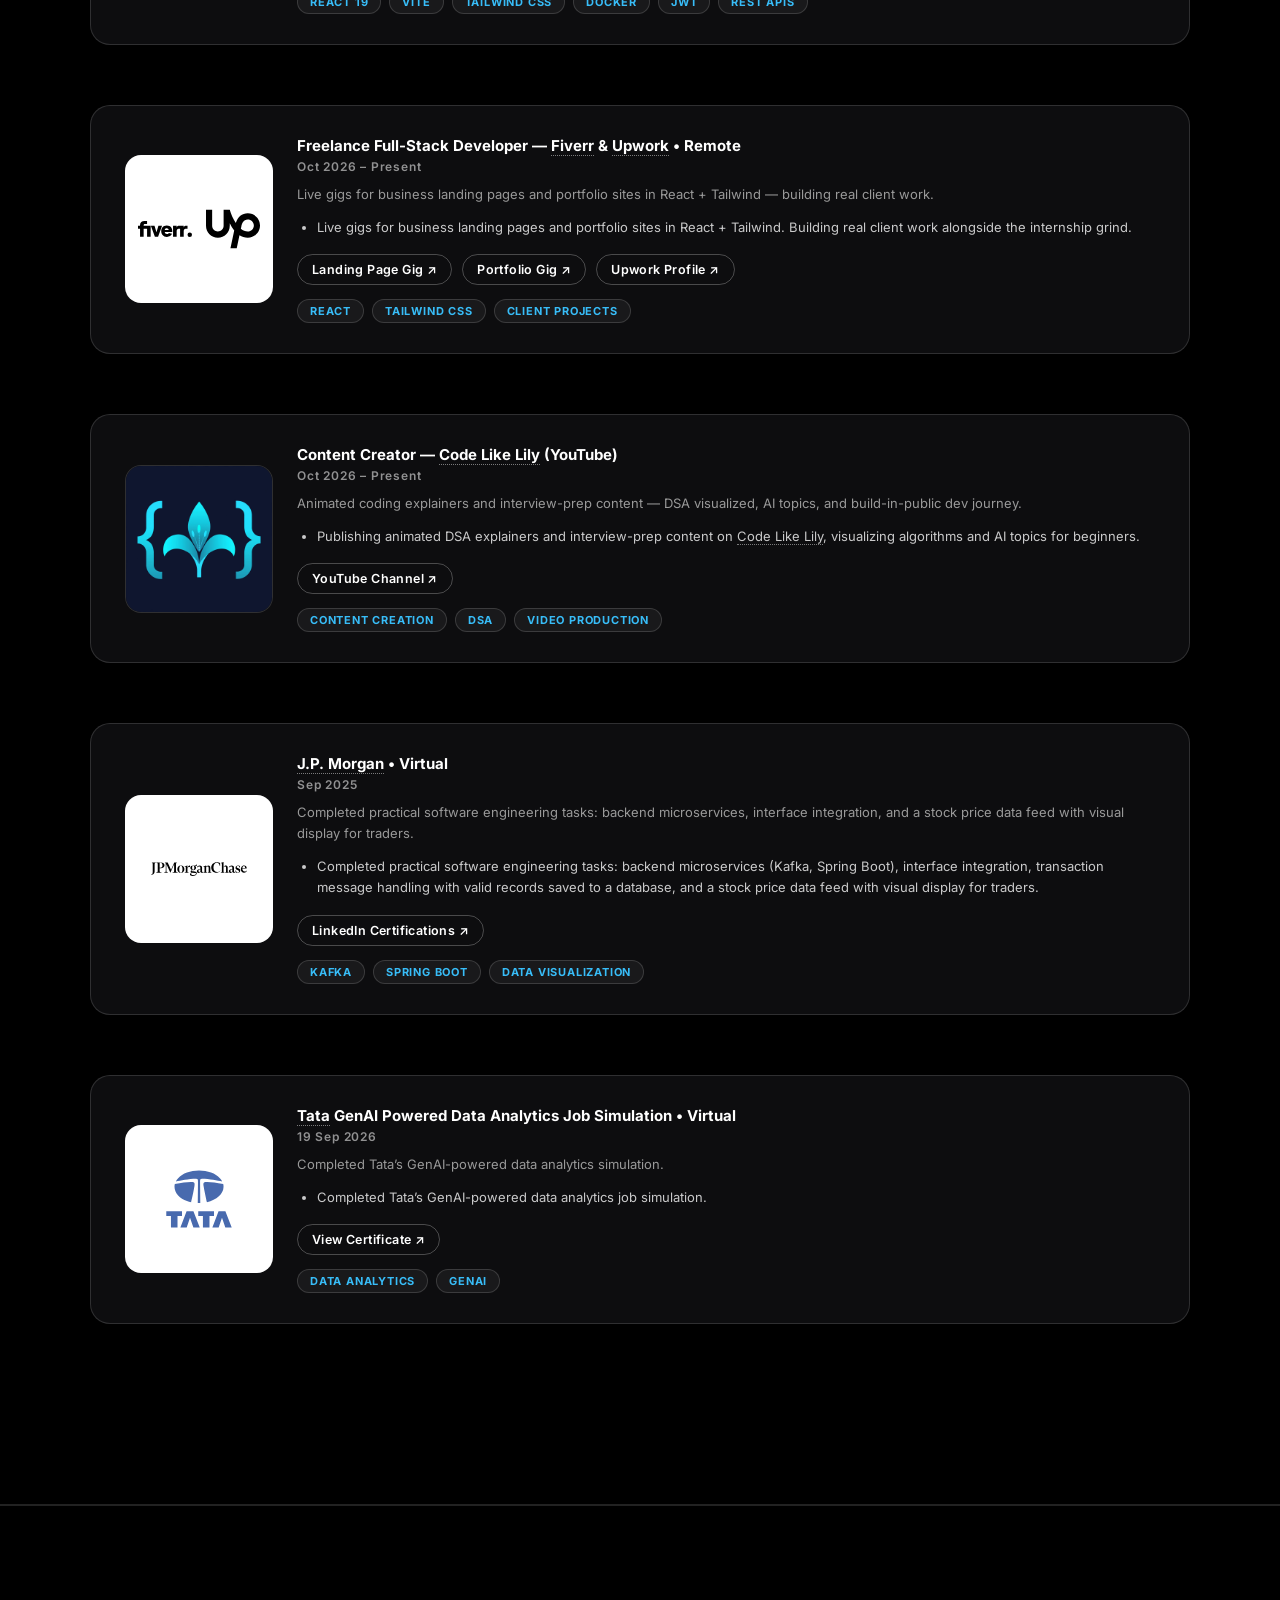
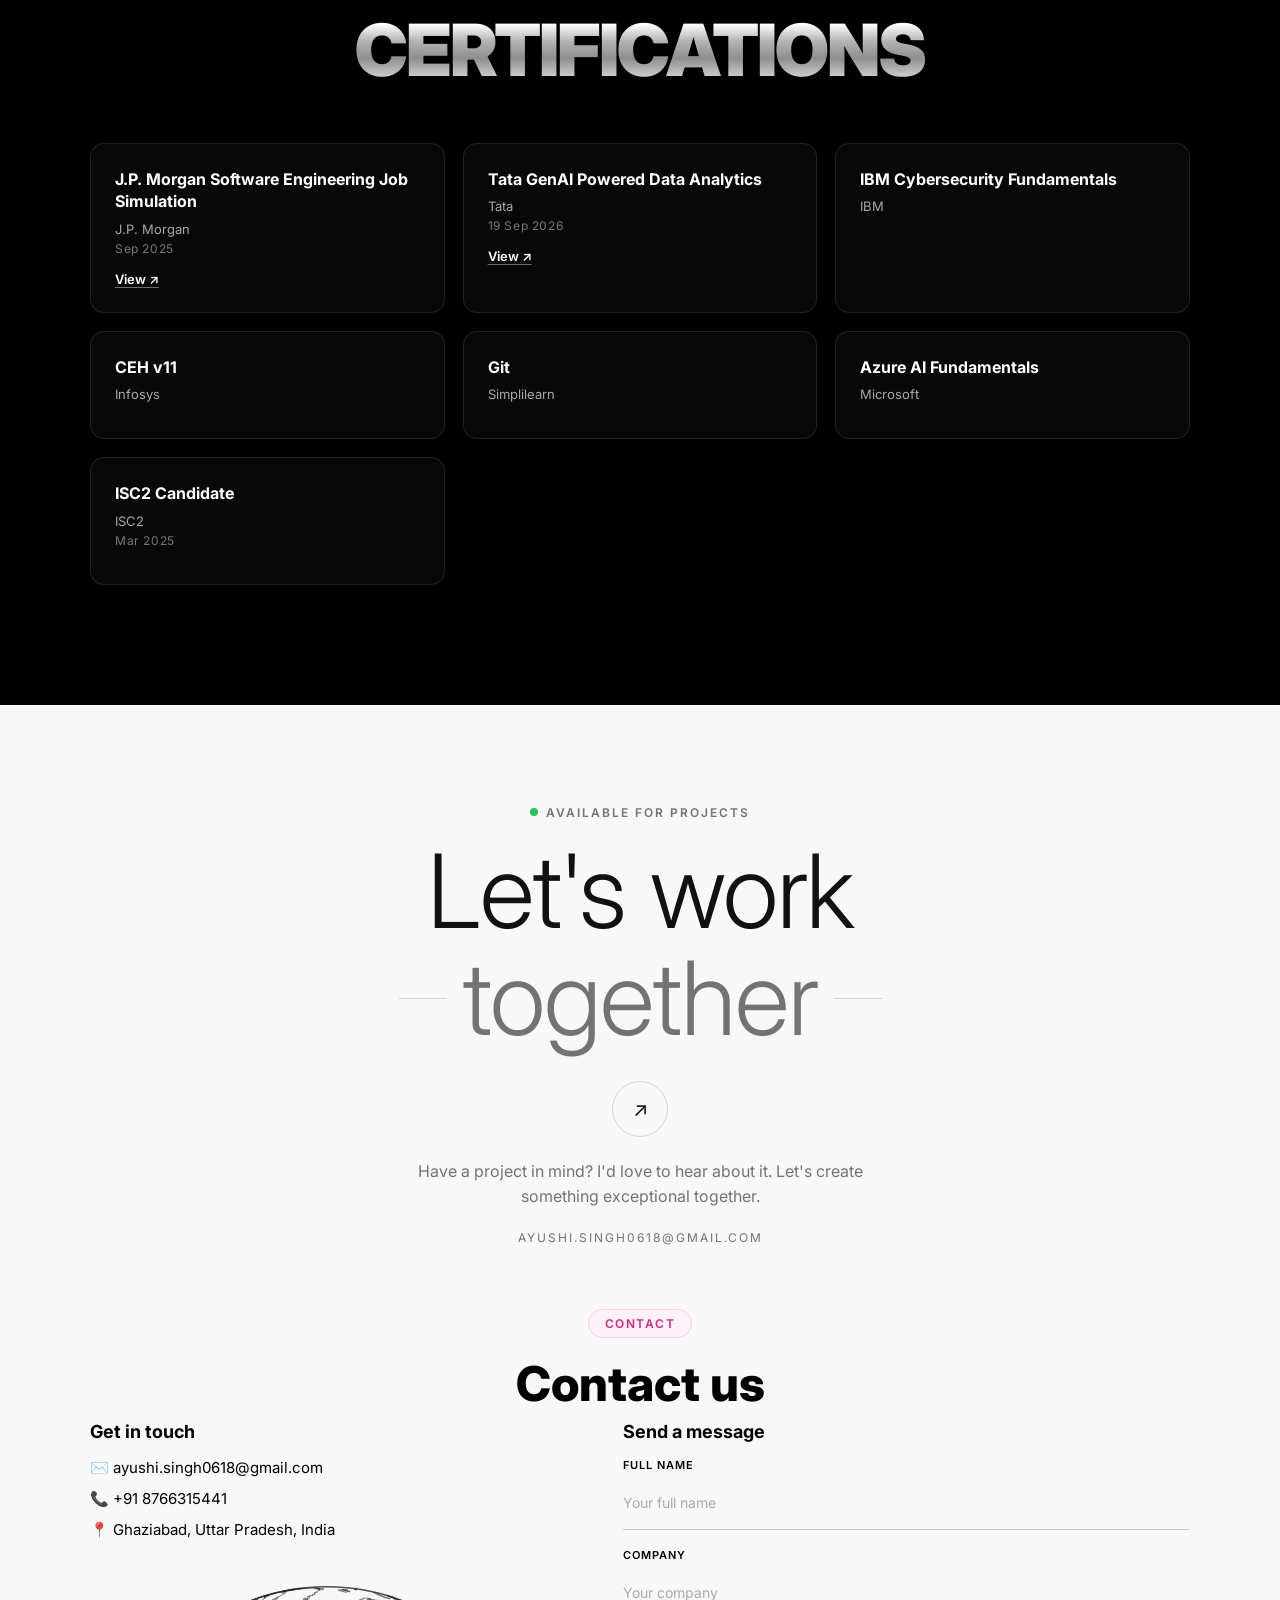
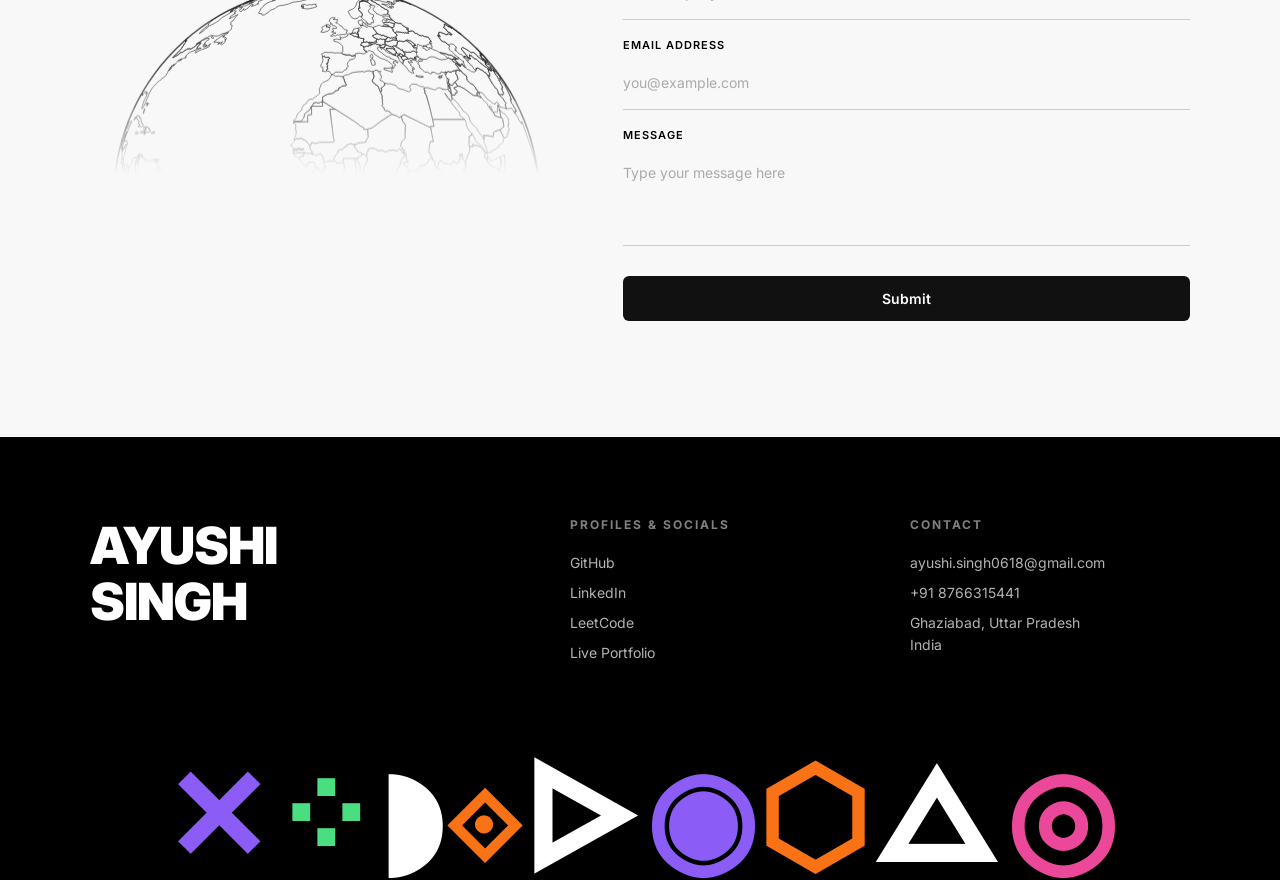
==== commit f70f4738: "Label portfolio chat as AI: 'Ask AI about Ayushi' + AI badge on launcher" ====
--- a/experience.html
+++ b/experience.html
@@ -380,15 +380,16 @@
 
   <!-- ===== PORTFOLIO CHAT: Ask about Ayushi ===== -->
   <div class="pb-chat-root">
-    <button type="button" class="pb-chat-launcher" id="pb-chat-launcher" aria-label="Ask about Ayushi" aria-expanded="false" aria-controls="pb-chat-panel">
+    <button type="button" class="pb-chat-launcher" id="pb-chat-launcher" aria-label="Ask AI about Ayushi" aria-expanded="false" aria-controls="pb-chat-panel">
       <span class="pb-chat-launcher-icon" aria-hidden="true">&#128172;</span>
       <span class="pb-chat-launcher-close" aria-hidden="true">&times;</span>
+      <span class="pb-chat-launcher-badge" aria-hidden="true">AI</span>
     </button>
-    <section class="pb-chat-panel" id="pb-chat-panel" aria-label="Ask about Ayushi" hidden>
+    <section class="pb-chat-panel" id="pb-chat-panel" aria-label="Ask AI about Ayushi" hidden>
       <header class="pb-chat-head">
         <div class="pb-chat-head-text">
-          <h3 class="pb-chat-title">Ask about Ayushi</h3>
-          <p class="pb-chat-sub">Recruiter Q&amp;A &middot; answers from her portfolio</p>
+          <h3 class="pb-chat-title">Ask AI about Ayushi</h3>
+          <p class="pb-chat-sub">AI recruiter Q&amp;A &middot; answers from her portfolio</p>
         </div>
         <button type="button" class="pb-chat-close" id="pb-chat-close" aria-label="Close chat">&times;</button>
       </header>
--- a/style.css
+++ b/style.css
@@ -3288,6 +3288,7 @@
   font-family: var(--font-main);
 }
 .pb-chat-launcher {
+  position: relative;
   width: 58px;
   height: 58px;
   border-radius: 50%;
@@ -3482,3 +3483,22 @@
   .pb-chat-root { right: 12px; bottom: 12px; }
   .pb-chat-panel { bottom: 66px; }
 }
+
+/* AI badge on the chat launcher: marks the button as an AI box even when closed. */
+.pb-chat-launcher-badge {
+  position: absolute;
+  top: -5px;
+  right: -5px;
+  min-width: 22px;
+  height: 22px;
+  padding: 0 5px;
+  border-radius: 999px;
+  background: #22d3ee;
+  color: #082f49;
+  font-size: 11px;
+  font-weight: 800;
+  line-height: 22px;
+  text-align: center;
+  letter-spacing: 0.03em;
+  box-shadow: 0 2px 8px rgba(0, 0, 0, 0.45);
+}
